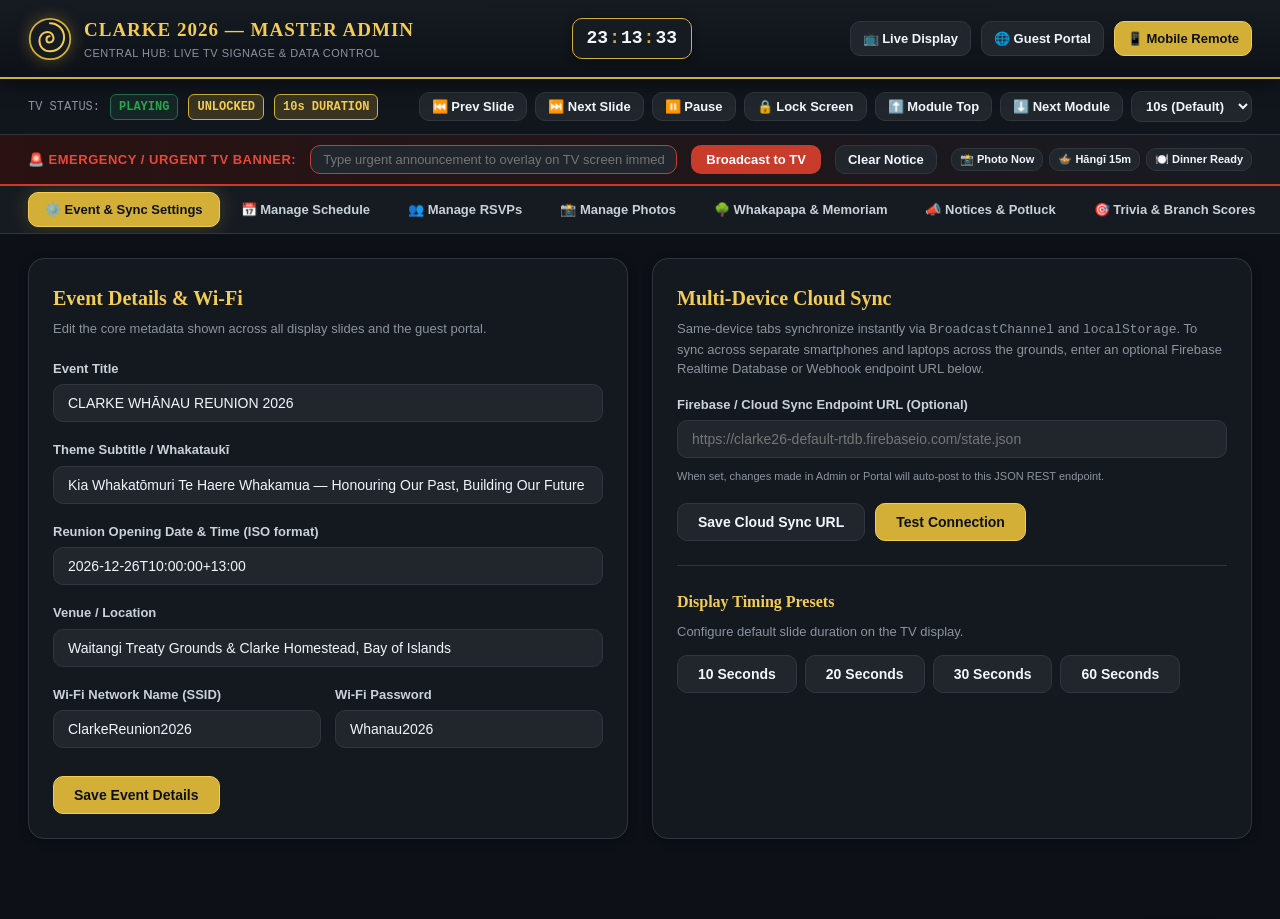
==== admin.html @ cbbc401b "Initial build: Clarke 2026 Family Reunion App (1080p Live Display, Guest Portal, Admin & Remote)" ====
<!DOCTYPE html>
<html lang="en">
<head>
  <meta charset="UTF-8">
  <meta name="viewport" content="width=device-width, initial-scale=1.0">
  <title>Clarke Whānau Reunion 2026 — Master Admin Panel</title>
  <link rel="stylesheet" href="style.css">
  <style>
    /* Master Admin Specific Styles */
    body {
      background-color: var(--bg-primary);
      color: var(--text-primary);
      min-height: 100vh;
      display: flex;
      flex-direction: column;
    }

    .admin-header {
      background: linear-gradient(180deg, #161b22 0%, #0d1117 100%);
      border-bottom: 2px solid var(--gold-primary);
      padding: 16px 28px;
      position: sticky;
      top: 0;
      z-index: 100;
      box-shadow: var(--shadow-md);
    }

    .admin-header-inner {
      max-width: 1400px;
      margin: 0 auto;
      display: flex;
      align-items: center;
      justify-content: space-between;
      gap: 16px;
      flex-wrap: wrap;
    }

    .admin-brand {
      display: flex;
      align-items: center;
      gap: 12px;
    }

    .admin-brand-crest {
      width: 44px;
      height: 44px;
      filter: drop-shadow(0 0 8px var(--gold-glow));
    }

    .admin-brand-title {
      font-family: var(--font-heading);
      font-size: 19px;
      font-weight: 800;
      color: var(--gold-light);
      letter-spacing: 1px;
      white-space: nowrap;
    }

    .admin-brand-sub {
      font-size: 11px;
      color: var(--text-muted);
      text-transform: uppercase;
      letter-spacing: 0.5px;
    }

    .admin-clock-box {
      background: var(--bg-secondary);
      border: 1px solid var(--border-gold);
      border-radius: var(--radius-md);
      padding: 6px 14px;
      font-size: 18px;
      font-weight: 700;
      font-family: var(--font-mono);
      color: var(--text-primary);
      box-shadow: var(--shadow-sm);
      white-space: nowrap;
    }

    .admin-nav-links {
      display: flex;
      align-items: center;
      gap: 10px;
    }

    /* Live TV Control Strip */
    .tv-control-strip {
      background: #11151c;
      border-bottom: 1px solid var(--border-color);
      padding: 12px 28px;
    }

    .tv-control-inner {
      max-width: 1400px;
      margin: 0 auto;
      display: flex;
      align-items: center;
      justify-content: space-between;
      gap: 16px;
      flex-wrap: wrap;
    }

    .tv-status-indicators {
      display: flex;
      align-items: center;
      gap: 10px;
      font-family: var(--font-mono);
      font-size: 12px;
    }

    .tv-strip-buttons {
      display: flex;
      align-items: center;
      gap: 8px;
      flex-wrap: wrap;
    }

    /* Urgent Emergency Broadcast Bar */
    .emergency-broadcast-strip {
      background: linear-gradient(90deg, #2b1111 0%, #161b22 100%);
      border-bottom: 2px solid var(--red-primary);
      padding: 10px 28px;
    }

    .emergency-broadcast-inner {
      max-width: 1400px;
      margin: 0 auto;
      display: flex;
      align-items: center;
      gap: 14px;
      flex-wrap: wrap;
    }

    /* Admin Tab Navigation */
    .admin-tabs-bar {
      background: var(--bg-secondary);
      border-bottom: 1px solid var(--border-color);
      position: sticky;
      top: 76px;
      z-index: 90;
    }

    .admin-tabs-inner {
      max-width: 1400px;
      margin: 0 auto;
      display: flex;
      overflow-x: auto;
      scrollbar-width: none;
      gap: 4px;
      padding: 6px 28px;
    }

    .admin-tabs-inner::-webkit-scrollbar {
      display: none;
    }

    .admin-tab-btn {
      background: transparent;
      border: 1px solid transparent;
      color: var(--text-secondary);
      padding: 9px 16px;
      font-size: 13px;
      font-weight: 700;
      border-radius: var(--radius-md);
      cursor: pointer;
      display: flex;
      align-items: center;
      gap: 6px;
      white-space: nowrap;
      transition: all 0.2s ease;
    }

    .admin-tab-btn:hover {
      background: var(--bg-tertiary);
      color: var(--text-primary);
    }

    .admin-tab-btn.active {
      background: var(--gold-primary);
      color: #0d1117;
      border-color: var(--gold-light);
      box-shadow: var(--shadow-gold);
    }

    /* Admin Main Container */
    .admin-content {
      max-width: 1400px;
      margin: 0 auto;
      padding: 24px 28px 60px;
      flex: 1;
      width: 100%;
    }

    .admin-pane {
      display: none;
      animation: adminFade 0.2s ease-out;
    }

    .admin-pane.active {
      display: block;
    }

    @keyframes adminFade {
      from { opacity: 0; transform: translateY(4px); }
      to { opacity: 1; transform: translateY(0); }
    }

    .grid-admin-2 {
      display: grid;
      grid-template-columns: 1fr 1fr;
      gap: 24px;
    }

    @media (max-width: 900px) {
      .grid-admin-2 {
        grid-template-columns: 1fr;
      }
    }

    /* Toast Notification */
    #admin-toast {
      position: fixed;
      bottom: 24px;
      right: 24px;
      background: #161b22;
      border: 1px solid var(--gold-primary);
      color: var(--text-primary);
      padding: 12px 18px;
      border-radius: var(--radius-md);
      box-shadow: var(--shadow-lg);
      z-index: 9999;
      transform: translateY(120px);
      transition: transform 0.3s ease;
      display: flex;
      align-items: center;
      gap: 10px;
      font-size: 14px;
    }

    #admin-toast.show {
      transform: translateY(0);
    }
  </style>
</head>
<body>

  <!-- Admin Sticky Top Header -->
  <header class="admin-header">
    <div class="admin-header-inner">
      <div class="admin-brand">
        <!-- Heritage Gold Crest -->
        <svg class="admin-brand-crest" viewBox="0 0 100 100">
          <circle cx="50" cy="50" r="46" fill="#161b22" stroke="#d4af37" stroke-width="4"/>
          <path d="M50 14 C68 14 82 28 82 46 C82 64 68 78 50 78 C36 78 26 68 26 54 C26 42 34 34 44 34 C52 34 58 40 58 48 C58 54 54 58 48 58 C44 58 42 55 42 51 C42 47 45 44 49 44" fill="none" stroke="#f3cc56" stroke-width="4.5" stroke-linecap="round"/>
        </svg>
        <div>
          <h1 class="admin-brand-title">CLARKE 2026 — MASTER ADMIN</h1>
          <p class="admin-brand-sub">Central Hub: Live TV Signage & Data Control</p>
        </div>
      </div>

      <div class="admin-clock-box" id="admin-header-clock">
        12<span class="blink-colon">:</span>00<span class="blink-colon">:</span>00
      </div>

      <div class="admin-nav-links">
        <a href="index.html" target="_blank" class="btn btn-secondary" style="padding: 7px 12px; font-size: 13px;" title="Launch 1080p Digital Signage TV Display">
          📺 Live Display
        </a>
        <a href="portal.html" target="_blank" class="btn btn-secondary" style="padding: 7px 12px; font-size: 13px;" title="Open Guest Web Portal">
          🌐 Guest Portal
        </a>
        <a href="remote.html" target="_blank" class="btn btn-primary" style="padding: 7px 12px; font-size: 13px;" title="Open Smartphone Touch TV Remote">
          📱 Mobile Remote
        </a>
      </div>
    </div>
  </header>

  <!-- Live TV Control Strip -->
  <section class="tv-control-strip">
    <div class="tv-control-inner">
      <div class="tv-status-indicators">
        <span style="color: var(--text-muted);">TV STATUS:</span>
        <span id="tv-status-mode" class="badge badge-green">PLAYING</span>
        <span id="tv-status-lock" class="badge badge-gold">UNLOCKED</span>
        <span id="tv-status-dur" class="badge badge-gold">10s DURATION</span>
      </div>

      <div class="tv-strip-buttons">
        <button class="btn btn-secondary" style="padding: 6px 12px; font-size: 13px;" onclick="sendTvAction('prevSlide')">⏮️ Prev Slide</button>
        <button class="btn btn-secondary" style="padding: 6px 12px; font-size: 13px;" onclick="sendTvAction('nextSlide')">⏭️ Next Slide</button>
        <button class="btn btn-secondary" style="padding: 6px 12px; font-size: 13px;" id="btn-toggle-pause" onclick="sendTvAction('togglePause')">⏸️ Pause</button>
        <button class="btn btn-secondary" style="padding: 6px 12px; font-size: 13px;" id="btn-toggle-lock" onclick="sendTvAction('toggleLock')">🔒 Lock Screen</button>
        <button class="btn btn-secondary" style="padding: 6px 12px; font-size: 13px;" onclick="sendTvAction('restartModule')">⬆️ Module Top</button>
        <button class="btn btn-secondary" style="padding: 6px 12px; font-size: 13px;" onclick="sendTvAction('nextModule')">⬇️ Next Module</button>

        <!-- Duration Dropdown -->
        <select id="tv-duration-select" class="form-control" style="width: auto; padding: 6px 10px; font-size: 13px; font-weight: 700;" onchange="handleDurationChange(this.value)">
          <option value="10">10s (Default)</option>
          <option value="20">20s</option>
          <option value="30">30s</option>
          <option value="40">40s</option>
          <option value="50">50s</option>
          <option value="60">60s (1 min)</option>
          <option value="90">90s (1.5 min)</option>
        </select>
      </div>
    </div>
  </section>

  <!-- Urgent / Emergency Broadcast Bar -->
  <section class="emergency-broadcast-strip">
    <div class="emergency-broadcast-inner">
      <strong style="color: var(--red-light); font-size: 13px; text-transform: uppercase; letter-spacing: 0.5px; white-space: nowrap;">
        🚨 Emergency / Urgent TV Banner:
      </strong>
      <input type="text" id="emergency-notice-input" class="form-control" style="flex: 1; min-width: 260px; padding: 6px 12px; font-size: 13px; border-color: var(--red-primary);" placeholder="Type urgent announcement to overlay on TV screen immediately...">
      <button class="btn btn-danger" style="padding: 6px 14px; font-size: 13px;" onclick="broadcastEmergencyNotice()">
        Broadcast to TV
      </button>
      <button class="btn btn-secondary" style="padding: 6px 12px; font-size: 13px;" onclick="clearEmergencyNotice()">
        Clear Notice
      </button>

      <!-- Quick Preset Buttons -->
      <div style="display: flex; gap: 6px; flex-wrap: wrap;">
        <button class="btn btn-secondary" style="padding: 4px 8px; font-size: 11px;" onclick="setPresetNotice('Whānau Group Photo gathering at Waitangi Flagstaff NOW!')">📸 Photo Now</button>
        <button class="btn btn-secondary" style="padding: 4px 8px; font-size: 11px;" onclick="setPresetNotice('Grand Hāngī lifting in 15 minutes at Clarke Homestead paddock!')">🍲 Hāngī 15m</button>
        <button class="btn btn-secondary" style="padding: 4px 8px; font-size: 11px;" onclick="setPresetNotice('Welcome Dinner & Waiata serving now in Main Dining Hall.')">🍽️ Dinner Ready</button>
      </div>
    </div>
  </section>

  <!-- Navigation Tabs -->
  <nav class="admin-tabs-bar">
    <div class="admin-tabs-inner">
      <button class="admin-tab-btn active" data-tab="pane-settings">⚙️ Event & Sync Settings</button>
      <button class="admin-tab-btn" data-tab="pane-schedule">📅 Manage Schedule</button>
      <button class="admin-tab-btn" data-tab="pane-rsvps">👥 Manage RSVPs</button>
      <button class="admin-tab-btn" data-tab="pane-photos">📸 Manage Photos</button>
      <button class="admin-tab-btn" data-tab="pane-whakapapa">🌳 Whakapapa & Memoriam</button>
      <button class="admin-tab-btn" data-tab="pane-announcements">📣 Notices & Potluck</button>
      <button class="admin-tab-btn" data-tab="pane-trivia">🎯 Trivia & Branch Scores</button>
      <button class="admin-tab-btn" data-tab="pane-backup">💾 Backup & Restore</button>
    </div>
  </nav>

  <!-- Admin Main Content Area -->
  <main class="admin-content">

    <!-- TAB 1: EVENT & CLOUD SYNC SETTINGS -->
    <section id="pane-settings" class="admin-pane active">
      <div class="grid-admin-2">
        <div class="card">
          <h2 style="font-family: var(--font-heading); color: var(--gold-light); font-size: 20px; margin-bottom: 6px;">Event Details & Wi-Fi</h2>
          <p style="font-size: 13px; color: var(--text-muted); margin-bottom: 20px;">Edit the core metadata shown across all display slides and the guest portal.</p>

          <form id="settings-event-form" onsubmit="handleSaveEventSettings(event)">
            <div class="form-group">
              <label class="form-label" for="setting-title">Event Title</label>
              <input type="text" id="setting-title" class="form-control" required>
            </div>

            <div class="form-group">
              <label class="form-label" for="setting-subtitle">Theme Subtitle / Whakataukī</label>
              <input type="text" id="setting-subtitle" class="form-control" required>
            </div>

            <div class="form-group">
              <label class="form-label" for="setting-date">Reunion Opening Date & Time (ISO format)</label>
              <input type="text" id="setting-date" class="form-control" placeholder="2026-12-26T10:00:00+13:00" required>
            </div>

            <div class="form-group">
              <label class="form-label" for="setting-location">Venue / Location</label>
              <input type="text" id="setting-location" class="form-control" required>
            </div>

            <div style="display: grid; grid-template-columns: 1fr 1fr; gap: 14px;">
              <div class="form-group">
                <label class="form-label" for="setting-wifi-ssid">Wi-Fi Network Name (SSID)</label>
                <input type="text" id="setting-wifi-ssid" class="form-control" required>
              </div>
              <div class="form-group">
                <label class="form-label" for="setting-wifi-pass">Wi-Fi Password</label>
                <input type="text" id="setting-wifi-pass" class="form-control" required>
              </div>
            </div>

            <button type="submit" class="btn btn-primary" style="margin-top: 10px;">
              Save Event Details
            </button>
          </form>
        </div>

        <div class="card">
          <h2 style="font-family: var(--font-heading); color: var(--gold-light); font-size: 20px; margin-bottom: 6px;">Multi-Device Cloud Sync</h2>
          <p style="font-size: 13px; color: var(--text-muted); margin-bottom: 16px;">
            Same-device tabs synchronize instantly via <code>BroadcastChannel</code> and <code>localStorage</code>. To sync across separate smartphones and laptops across the grounds, enter an optional Firebase Realtime Database or Webhook endpoint URL below.
          </p>

          <div class="form-group">
            <label class="form-label" for="setting-cloud-url">Firebase / Cloud Sync Endpoint URL (Optional)</label>
            <input type="url" id="setting-cloud-url" class="form-control" placeholder="https://clarke26-default-rtdb.firebaseio.com/state.json">
            <small style="color: var(--text-muted); font-size: 11px; margin-top: 4px;">When set, changes made in Admin or Portal will auto-post to this JSON REST endpoint.</small>
          </div>

          <div style="display: flex; gap: 10px; margin-top: 16px;">
            <button class="btn btn-secondary" onclick="saveCloudSyncUrl()">Save Cloud Sync URL</button>
            <button class="btn btn-primary" onclick="testCloudSync()">Test Connection</button>
          </div>

          <hr style="border: 0; border-top: 1px solid var(--border-color); margin: 24px 0;">

          <h3 style="font-family: var(--font-heading); color: var(--gold-light); font-size: 16px; margin-bottom: 8px;">Display Timing Presets</h3>
          <p style="font-size: 13px; color: var(--text-muted); margin-bottom: 14px;">Configure default slide duration on the TV display.</p>
          <div style="display: flex; gap: 8px; flex-wrap: wrap;">
            <button class="btn btn-secondary" onclick="handleDurationChange(10)">10 Seconds</button>
            <button class="btn btn-secondary" onclick="handleDurationChange(20)">20 Seconds</button>
            <button class="btn btn-secondary" onclick="handleDurationChange(30)">30 Seconds</button>
            <button class="btn btn-secondary" onclick="handleDurationChange(60)">60 Seconds</button>
          </div>
        </div>
      </div>
    </section>

    <!-- TAB 2: MANAGE SCHEDULE -->
    <section id="pane-schedule" class="admin-pane">
      <div class="grid-admin-2">
        <!-- Schedule List -->
        <div class="card">
          <div style="display: flex; justify-content: space-between; align-items: center; margin-bottom: 16px; flex-wrap: wrap; gap: 8px;">
            <h2 style="font-family: var(--font-heading); color: var(--gold-light); font-size: 20px;">Current Schedule Items</h2>
            <select id="schedule-admin-day-select" class="form-control" style="width: auto; padding: 4px 10px;" onchange="renderAdminSchedule()">
              <option value="1">Day 1 (Friday 26 Dec)</option>
              <option value="2">Day 2 (Saturday 27 Dec)</option>
              <option value="3">Day 3 (Sunday 28 Dec)</option>
            </select>
          </div>

          <div id="admin-schedule-list" style="max-height: 500px; overflow-y: auto;">
            <!-- Populated via JS -->
          </div>
        </div>

        <!-- Add Schedule Item Form -->
        <div class="card">
          <h2 style="font-family: var(--font-heading); color: var(--gold-light); font-size: 20px; margin-bottom: 6px;">Add New Schedule Item</h2>
          <p style="font-size: 13px; color: var(--text-muted); margin-bottom: 18px;">New items automatically display in the itinerary slides on the TV and Portal.</p>

          <form id="add-schedule-form" onsubmit="handleAddScheduleItem(event)">
            <div class="form-group">
              <label class="form-label" for="sch-day">Target Day *</label>
              <select id="sch-day" class="form-control" required>
                <option value="1">Day 1 — Welcome & Mihimihi (Friday 26 Dec)</option>
                <option value="2">Day 2 — Whakapapa & Games (Saturday 27 Dec)</option>
                <option value="3">Day 3 — Memorial & Poroporoaki (Sunday 28 Dec)</option>
              </select>
            </div>

            <div style="display: grid; grid-template-columns: 1fr 2fr; gap: 12px;">
              <div class="form-group">
                <label class="form-label" for="sch-time">Time (e.g. 10:30) *</label>
                <input type="text" id="sch-time" class="form-control" placeholder="10:30" required>
              </div>
              <div class="form-group">
                <label class="form-label" for="sch-title">Event Title *</label>
                <input type="text" id="sch-title" class="form-control" placeholder="e.g. Kaumātua Storytelling Circle" required>
              </div>
            </div>

            <div class="form-group">
              <label class="form-label" for="sch-loc">Location / Venue *</label>
              <input type="text" id="sch-loc" class="form-control" placeholder="e.g. Te Whare Rūnanga Annex" required>
            </div>

            <div class="form-group">
              <label class="form-label" for="sch-lead">Lead Whānau / Committee</label>
              <input type="text" id="sch-lead" class="form-control" placeholder="e.g. Wiremu Clarke Line" value="Whānau Committee">
            </div>

            <button type="submit" class="btn btn-primary" style="width: 100%; margin-top: 10px;">
              + Add Item to Itinerary
            </button>
          </form>
        </div>
      </div>
    </section>

    <!-- TAB 3: MANAGE RSVPS -->
    <section id="pane-rsvps" class="admin-pane">
      <div class="card">
        <div style="display: flex; justify-content: space-between; align-items: center; margin-bottom: 20px; flex-wrap: wrap; gap: 12px;">
          <div>
            <h2 style="font-family: var(--font-heading); color: var(--gold-light); font-size: 22px;">Registered RSVPs & Attendance</h2>
            <p style="font-size: 13px; color: var(--text-muted);">Manage guest registrations, check-in arrivals, and download CSV spreadsheets.</p>
          </div>
          <div style="display: flex; gap: 8px; flex-wrap: wrap;">
            <input type="text" id="admin-rsvp-search" class="form-control" placeholder="Search by name or branch..." style="max-width: 220px;" oninput="renderAdminRsvps()">
            <button class="btn btn-primary" onclick="exportCsvRsvps()">
              📥 Export RSVPs to CSV
            </button>
            <button class="btn btn-secondary" onclick="toggleAddRsvpModal(true)">
              + Add Manual RSVP
            </button>
          </div>
        </div>

        <div class="table-responsive">
          <table class="table">
            <thead>
              <tr>
                <th>Guest Name</th>
                <th>Family Branch</th>
                <th>Adults</th>
                <th>Kids</th>
                <th>Total</th>
                <th>Dietary / Notes</th>
                <th>Status</th>
                <th>Checked In</th>
                <th>Actions</th>
              </tr>
            </thead>
            <tbody id="admin-rsvps-tbody">
              <!-- Populated via JS -->
            </tbody>
          </table>
        </div>
      </div>
    </section>

    <!-- TAB 4: MANAGE PHOTOS -->
    <section id="pane-photos" class="admin-pane">
      <div class="card">
        <div style="display: flex; justify-content: space-between; align-items: center; margin-bottom: 20px; flex-wrap: wrap; gap: 12px;">
          <div>
            <h2 style="font-family: var(--font-heading); color: var(--gold-light); font-size: 22px;">Whānau Photo Gallery Management</h2>
            <p style="font-size: 13px; color: var(--text-muted);">Photos appear in the high-definition Ken Burns slideshow on the 1080p TV.</p>
          </div>
          <button class="btn btn-primary" onclick="toggleAdminPhotoModal(true)">
            📸 + Add Photo
          </button>
        </div>

        <div class="table-responsive">
          <table class="table">
            <thead>
              <tr>
                <th style="width: 80px;">Preview</th>
                <th>Title</th>
                <th>Year</th>
                <th>Branch</th>
                <th>Caption</th>
                <th>Actions</th>
              </tr>
            </thead>
            <tbody id="admin-photos-tbody">
              <!-- Populated via JS -->
            </tbody>
          </table>
        </div>
      </div>
    </section>

    <!-- TAB 5: WHAKAPAPA & IN MEMORIAM -->
    <section id="pane-whakapapa" class="admin-pane">
      <div class="grid-admin-2">
        <!-- Whakapapa Branches -->
        <div class="card">
          <h2 style="font-family: var(--font-heading); color: var(--gold-light); font-size: 20px; margin-bottom: 12px;">Family Lineage Branches</h2>
          <div id="admin-branches-list" style="max-height: 520px; overflow-y: auto;">
            <!-- Rendered via JS -->
          </div>
        </div>

        <!-- In Memoriam Tributes -->
        <div class="card">
          <div style="display: flex; justify-content: space-between; align-items: center; margin-bottom: 14px;">
            <h2 style="font-family: var(--font-heading); color: var(--gold-light); font-size: 20px;">Heaimahara — Memorial Tributes</h2>
            <button class="btn btn-secondary" style="padding: 4px 10px; font-size: 12px;" onclick="toggleAdminMemorialModal(true)">+ Add Tribute</button>
          </div>
          <div id="admin-memoriam-list" style="max-height: 520px; overflow-y: auto;">
            <!-- Rendered via JS -->
          </div>
        </div>
      </div>
    </section>

    <!-- TAB 6: NOTICES & POTLUCK -->
    <section id="pane-announcements" class="admin-pane">
      <div class="grid-admin-2">
        <!-- Announcements -->
        <div class="card">
          <div style="display: flex; justify-content: space-between; align-items: center; margin-bottom: 14px;">
            <h2 style="font-family: var(--font-heading); color: var(--gold-light); font-size: 20px;">Whānau Announcements</h2>
            <button class="btn btn-primary" style="padding: 4px 10px; font-size: 12px;" onclick="toggleAddAnnouncementModal(true)">+ Add Notice</button>
          </div>
          <div id="admin-announcements-list" style="max-height: 520px; overflow-y: auto;">
            <!-- Rendered via JS -->
          </div>
        </div>

        <!-- Potluck & Tasks -->
        <div class="card">
          <div style="display: flex; justify-content: space-between; align-items: center; margin-bottom: 14px;">
            <h2 style="font-family: var(--font-heading); color: var(--gold-light); font-size: 20px;">Kai & Volunteer Roster</h2>
            <button class="btn btn-primary" style="padding: 4px 10px; font-size: 12px;" onclick="toggleAddPotluckModal(true)">+ Add Kai/Duty</button>
          </div>
          <div id="admin-potluck-list" style="max-height: 520px; overflow-y: auto;">
            <!-- Rendered via JS -->
          </div>
        </div>
      </div>
    </section>

    <!-- TAB 7: TRIVIA & SCORES -->
    <section id="pane-trivia" class="admin-pane">
      <div class="grid-admin-2">
        <!-- Branch Scoreboard Editor -->
        <div class="card">
          <h2 style="font-family: var(--font-heading); color: var(--gold-light); font-size: 20px; margin-bottom: 6px;">Branch Scoreboard Editor</h2>
          <p style="font-size: 13px; color: var(--text-muted); margin-bottom: 16px;">Adjust points directly or award bonus whānau olympics points.</p>

          <form id="admin-scores-form" onsubmit="handleSaveScores(event)">
            <div id="admin-branch-scores-inputs">
              <!-- Rendered via JS -->
            </div>
            <div style="display: flex; gap: 10px; margin-top: 16px;">
              <button type="submit" class="btn btn-primary" style="flex: 1;">Save Branch Scores</button>
              <button type="button" class="btn btn-danger" style="padding: 10px 14px;" onclick="resetBranchScores()">Reset All to 0</button>
            </div>
          </form>
        </div>

        <!-- Trivia Questions List -->
        <div class="card">
          <div style="display: flex; justify-content: space-between; align-items: center; margin-bottom: 14px;">
            <h2 style="font-family: var(--font-heading); color: var(--gold-light); font-size: 20px;">Trivia Questions</h2>
            <button class="btn btn-primary" style="padding: 4px 10px; font-size: 12px;" onclick="toggleAddTriviaModal(true)">+ Add Question</button>
          </div>
          <div id="admin-trivia-questions-list" style="max-height: 520px; overflow-y: auto;">
            <!-- Rendered via JS -->
          </div>
        </div>
      </div>
    </section>

    <!-- TAB 8: BACKUP & RESTORE -->
    <section id="pane-backup" class="admin-pane">
      <div class="grid-admin-2">
        <div class="card">
          <h2 style="font-family: var(--font-heading); color: var(--gold-light); font-size: 20px; margin-bottom: 6px;">Export Full Backup (JSON)</h2>
          <p style="font-size: 13px; color: var(--text-muted); margin-bottom: 18px;">Download a complete timestamped JSON snapshot of all reunion data (RSVPs, Schedule, Photos, Whakapapa, Trivia).</p>
          <button class="btn btn-primary" onclick="exportFullJsonBackup()" style="padding: 12px 20px;">
            💾 Download State Backup JSON
          </button>
        </div>

        <div class="card">
          <h2 style="font-family: var(--font-heading); color: var(--gold-light); font-size: 20px; margin-bottom: 6px;">Import & Restore (JSON)</h2>
          <p style="font-size: 13px; color: var(--text-muted); margin-bottom: 14px;">Upload or paste a previous JSON state file to restore data.</p>

          <div class="form-group">
            <label class="form-label" for="import-file">Upload JSON File</label>
            <input type="file" id="import-file" class="form-control" accept=".json" onchange="handleFileImport(event)">
          </div>

          <div class="form-group">
            <label class="form-label" for="import-textarea">Or Paste Raw JSON</label>
            <textarea id="import-textarea" class="form-control" rows="4" placeholder="Paste { ... } here"></textarea>
          </div>

          <button class="btn btn-secondary" onclick="handleTextareaImport()">
            Apply Imported State JSON
          </button>
        </div>
      </div>

      <div class="card" style="border: 2px solid var(--red-primary); margin-top: 24px;">
        <h2 style="font-family: var(--font-heading); color: var(--red-light); font-size: 20px; margin-bottom: 6px;">⚠️ Danger Zone: Factory Reset</h2>
        <p style="font-size: 13px; color: var(--text-muted); margin-bottom: 16px;">
          This will wipe any changes in <code>localStorage</code> and restore the default Clarke 2026 Reunion seed dataset.
        </p>
        <button class="btn btn-danger" onclick="handleFactoryReset()">
          Reset to Factory Default Seed Data
        </button>
      </div>
    </section>

  </main>

  <!-- Add Manual RSVP Modal -->
  <div id="admin-add-rsvp-modal" style="display: none; position: fixed; inset: 0; background: rgba(0,0,0,0.85); z-index: 999; align-items: center; justify-content: center; padding: 20px;">
    <div class="card" style="max-width: 480px; width: 100%; border: 2px solid var(--border-gold);">
      <div style="display: flex; justify-content: space-between; align-items: center; margin-bottom: 14px;">
        <h3 style="font-family: var(--font-heading); color: var(--gold-light); font-size: 18px;">Add Manual RSVP</h3>
        <button class="btn btn-secondary" style="padding: 4px 8px;" onclick="toggleAddRsvpModal(false)">✕</button>
      </div>
      <form id="admin-manual-rsvp-form" onsubmit="handleAdminAddRsvp(event)">
        <div class="form-group">
          <label class="form-label">Full Name *</label>
          <input type="text" id="admin-m-name" class="form-control" required>
        </div>
        <div class="form-group">
          <label class="form-label">Branch *</label>
          <select id="admin-m-branch" class="form-control" required>
            <option value="Te Ariki Branch">Te Ariki Branch</option>
            <option value="Hemi & Mere Branch">Hemi & Mere Branch</option>
            <option value="Wiremu Clarke Line">Wiremu Clarke Line</option>
            <option value="Aroha & Rawiri Branch">Aroha & Rawiri Branch</option>
            <option value="Kahu Southern Line">Kahu Southern Line</option>
          </select>
        </div>
        <div style="display: grid; grid-template-columns: 1fr 1fr; gap: 10px;">
          <div class="form-group">
            <label class="form-label">Adults</label>
            <input type="number" id="admin-m-adults" class="form-control" value="2" min="1" required>
          </div>
          <div class="form-group">
            <label class="form-label">Kids</label>
            <input type="number" id="admin-m-kids" class="form-control" value="0" min="0">
          </div>
        </div>
        <div class="form-group">
          <label class="form-label">Dietary Requirements</label>
          <input type="text" id="admin-m-dietary" class="form-control" placeholder="None">
        </div>
        <div class="form-group">
          <label class="form-label">Check-In Now?</label>
          <select id="admin-m-checkin" class="form-control">
            <option value="no">No</option>
            <option value="yes">Yes (Already On-Site)</option>
          </select>
        </div>
        <div style="display: flex; gap: 10px; margin-top: 14px;">
          <button type="button" class="btn btn-secondary" style="flex: 1;" onclick="toggleAddRsvpModal(false)">Cancel</button>
          <button type="submit" class="btn btn-primary" style="flex: 1;">Add RSVP</button>
        </div>
      </form>
    </div>
  </div>

  <!-- Add Photo Modal -->
  <div id="admin-add-photo-modal" style="display: none; position: fixed; inset: 0; background: rgba(0,0,0,0.85); z-index: 999; align-items: center; justify-content: center; padding: 20px;">
    <div class="card" style="max-width: 500px; width: 100%; border: 2px solid var(--border-gold);">
      <div style="display: flex; justify-content: space-between; align-items: center; margin-bottom: 14px;">
        <h3 style="font-family: var(--font-heading); color: var(--gold-light); font-size: 18px;">Add New Photo</h3>
        <button class="btn btn-secondary" style="padding: 4px 8px;" onclick="toggleAdminPhotoModal(false)">✕</button>
      </div>
      <form id="admin-photo-form" onsubmit="handleAdminAddPhoto(event)">
        <div class="form-group">
          <label class="form-label">Photo Title *</label>
          <input type="text" id="admin-ph-title" class="form-control" required>
        </div>
        <div style="display: grid; grid-template-columns: 1fr 1fr; gap: 10px;">
          <div class="form-group">
            <label class="form-label">Year Taken</label>
            <input type="number" id="admin-ph-year" class="form-control" value="2026" required>
          </div>
          <div class="form-group">
            <label class="form-label">Branch</label>
            <select id="admin-ph-branch" class="form-control">
              <option value="All Branches">All Branches</option>
              <option value="Founders">Founders</option>
              <option value="Te Ariki Branch">Te Ariki Branch</option>
              <option value="Hemi & Mere Branch">Hemi & Mere Branch</option>
              <option value="Wiremu Clarke Line">Wiremu Clarke Line</option>
              <option value="Aroha & Rawiri Branch">Aroha & Rawiri Branch</option>
              <option value="Kahu Southern Line">Kahu Southern Line</option>
              <option value="Youth Committee">Youth Committee</option>
            </select>
          </div>
        </div>
        <div class="form-group">
          <label class="form-label">Caption / Description</label>
          <textarea id="admin-ph-caption" class="form-control" rows="2" required></textarea>
        </div>
        <div class="form-group">
          <label class="form-label">Photo File or URL</label>
          <input type="file" id="admin-ph-file" class="form-control" accept="image/*" style="margin-bottom: 6px;">
          <input type="url" id="admin-ph-url" class="form-control" placeholder="Or paste image URL...">
        </div>
        <div style="display: flex; gap: 10px; margin-top: 14px;">
          <button type="button" class="btn btn-secondary" style="flex: 1;" onclick="toggleAdminPhotoModal(false)">Cancel</button>
          <button type="submit" class="btn btn-primary" style="flex: 1;">Save Photo</button>
        </div>
      </form>
    </div>
  </div>

  <!-- Add Memorial Modal -->
  <div id="admin-add-memorial-modal" style="display: none; position: fixed; inset: 0; background: rgba(0,0,0,0.85); z-index: 999; align-items: center; justify-content: center; padding: 20px;">
    <div class="card" style="max-width: 480px; width: 100%; border: 2px solid var(--border-gold);">
      <div style="display: flex; justify-content: space-between; align-items: center; margin-bottom: 14px;">
        <h3 style="font-family: var(--font-heading); color: var(--gold-light); font-size: 18px;">Add Memorial Tribute</h3>
        <button class="btn btn-secondary" style="padding: 4px 8px;" onclick="toggleAdminMemorialModal(false)">✕</button>
      </div>
      <form id="admin-memorial-form" onsubmit="handleAdminAddMemorial(event)">
        <div class="form-group">
          <label class="form-label">Full Name *</label>
          <input type="text" id="admin-mem-name" class="form-control" required>
        </div>
        <div style="display: grid; grid-template-columns: 1fr 1fr; gap: 10px;">
          <div class="form-group">
            <label class="form-label">Years *</label>
            <input type="text" id="admin-mem-years" class="form-control" placeholder="1940 – 2024" required>
          </div>
          <div class="form-group">
            <label class="form-label">Branch</label>
            <select id="admin-mem-branch" class="form-control">
              <option value="Te Ariki Branch">Te Ariki Branch</option>
              <option value="Hemi & Mere Branch">Hemi & Mere Branch</option>
              <option value="Wiremu Clarke Line">Wiremu Clarke Line</option>
              <option value="Aroha & Rawiri Branch">Aroha & Rawiri Branch</option>
              <option value="Kahu Southern Line">Kahu Southern Line</option>
            </select>
          </div>
        </div>
        <div class="form-group">
          <label class="form-label">Whānau Role</label>
          <input type="text" id="admin-mem-role" class="form-control" placeholder="e.g. Kaumātua, Healer">
        </div>
        <div class="form-group">
          <label class="form-label">Tribute *</label>
          <textarea id="admin-mem-tribute" class="form-control" rows="3" required></textarea>
        </div>
        <div style="display: flex; gap: 10px; margin-top: 14px;">
          <button type="button" class="btn btn-secondary" style="flex: 1;" onclick="toggleAdminMemorialModal(false)">Cancel</button>
          <button type="submit" class="btn btn-primary" style="flex: 1;">Save Tribute</button>
        </div>
      </form>
    </div>
  </div>

  <!-- Add Announcement Modal -->
  <div id="admin-add-ann-modal" style="display: none; position: fixed; inset: 0; background: rgba(0,0,0,0.85); z-index: 999; align-items: center; justify-content: center; padding: 20px;">
    <div class="card" style="max-width: 480px; width: 100%; border: 2px solid var(--border-gold);">
      <div style="display: flex; justify-content: space-between; align-items: center; margin-bottom: 14px;">
        <h3 style="font-family: var(--font-heading); color: var(--gold-light); font-size: 18px;">Add Announcement</h3>
        <button class="btn btn-secondary" style="padding: 4px 8px;" onclick="toggleAddAnnouncementModal(false)">✕</button>
      </div>
      <form id="admin-ann-form" onsubmit="handleAdminAddAnnouncement(event)">
        <div class="form-group">
          <label class="form-label">Title *</label>
          <input type="text" id="admin-ann-title" class="form-control" required>
        </div>
        <div class="form-group">
          <label class="form-label">Message Body *</label>
          <textarea id="admin-ann-body" class="form-control" rows="3" required></textarea>
        </div>
        <div style="display: grid; grid-template-columns: 1fr 1fr; gap: 10px;">
          <div class="form-group">
            <label class="form-label">Time / Schedule</label>
            <input type="text" id="admin-ann-time" class="form-control" placeholder="e.g. Saturday 2:00 PM">
          </div>
          <div class="form-group">
            <label class="form-label">Author / Team</label>
            <input type="text" id="admin-ann-author" class="form-control" value="Event Committee">
          </div>
        </div>
        <div class="form-group" style="flex-direction: row; align-items: center; gap: 8px;">
          <input type="checkbox" id="admin-ann-pinned" checked>
          <label for="admin-ann-pinned" style="font-size: 13px; font-weight: 700; cursor: pointer;">Pin to top of TV & Portal</label>
        </div>
        <div style="display: flex; gap: 10px; margin-top: 14px;">
          <button type="button" class="btn btn-secondary" style="flex: 1;" onclick="toggleAddAnnouncementModal(false)">Cancel</button>
          <button type="submit" class="btn btn-primary" style="flex: 1;">Save Notice</button>
        </div>
      </form>
    </div>
  </div>

  <!-- Add Potluck Modal -->
  <div id="admin-add-pot-modal" style="display: none; position: fixed; inset: 0; background: rgba(0,0,0,0.85); z-index: 999; align-items: center; justify-content: center; padding: 20px;">
    <div class="card" style="max-width: 460px; width: 100%; border: 2px solid var(--border-gold);">
      <div style="display: flex; justify-content: space-between; align-items: center; margin-bottom: 14px;">
        <h3 style="font-family: var(--font-heading); color: var(--gold-light); font-size: 18px;">Add Kai / Volunteer Duty</h3>
        <button class="btn btn-secondary" style="padding: 4px 8px;" onclick="toggleAddPotluckModal(false)">✕</button>
      </div>
      <form id="admin-pot-form" onsubmit="handleAdminAddPotluck(event)">
        <div class="form-group">
          <label class="form-label">Item / Duty Name *</label>
          <input type="text" id="admin-pot-item" class="form-control" required>
        </div>
        <div class="form-group">
          <label class="form-label">Category</label>
          <select id="admin-pot-cat" class="form-control">
            <option value="Salads">Salads</option>
            <option value="Kaimoana">Kaimoana</option>
            <option value="Desserts">Desserts</option>
            <option value="Sides">Sides</option>
            <option value="Baking">Baking</option>
            <option value="Fruit">Fruit</option>
            <option value="Volunteer Duties">Volunteer Duty</option>
          </select>
        </div>
        <div class="form-group">
          <label class="form-label">Needed Quantity / Details</label>
          <input type="text" id="admin-pot-qty" class="form-control" placeholder="e.g. 2 Large Bowls" required>
        </div>
        <div style="display: flex; gap: 10px; margin-top: 14px;">
          <button type="button" class="btn btn-secondary" style="flex: 1;" onclick="toggleAddPotluckModal(false)">Cancel</button>
          <button type="submit" class="btn btn-primary" style="flex: 1;">Save to Roster</button>
        </div>
      </form>
    </div>
  </div>

  <!-- Add Trivia Modal -->
  <div id="admin-add-triv-modal" style="display: none; position: fixed; inset: 0; background: rgba(0,0,0,0.85); z-index: 999; align-items: center; justify-content: center; padding: 20px;">
    <div class="card" style="max-width: 520px; width: 100%; border: 2px solid var(--border-gold);">
      <div style="display: flex; justify-content: space-between; align-items: center; margin-bottom: 14px;">
        <h3 style="font-family: var(--font-heading); color: var(--gold-light); font-size: 18px;">Add Trivia Question</h3>
        <button class="btn btn-secondary" style="padding: 4px 8px;" onclick="toggleAddTriviaModal(false)">✕</button>
      </div>
      <form id="admin-triv-form" onsubmit="handleAdminAddTrivia(event)">
        <div class="form-group">
          <label class="form-label">Question *</label>
          <textarea id="admin-triv-q" class="form-control" rows="2" required></textarea>
        </div>
        <div class="form-group">
          <label class="form-label">Option A *</label>
          <input type="text" id="admin-triv-opt0" class="form-control" required>
        </div>
        <div class="form-group">
          <label class="form-label">Option B *</label>
          <input type="text" id="admin-triv-opt1" class="form-control" required>
        </div>
        <div class="form-group">
          <label class="form-label">Option C *</label>
          <input type="text" id="admin-triv-opt2" class="form-control" required>
        </div>
        <div class="form-group">
          <label class="form-label">Option D *</label>
          <input type="text" id="admin-triv-opt3" class="form-control" required>
        </div>
        <div style="display: grid; grid-template-columns: 1fr 1fr; gap: 10px;">
          <div class="form-group">
            <label class="form-label">Correct Option</label>
            <select id="admin-triv-ans" class="form-control">
              <option value="0">Option A</option>
              <option value="1">Option B</option>
              <option value="2">Option C</option>
              <option value="3">Option D</option>
            </select>
          </div>
          <div class="form-group">
            <label class="form-label">Points</label>
            <input type="number" id="admin-triv-pts" class="form-control" value="50">
          </div>
        </div>
        <div class="form-group">
          <label class="form-label">Fun Historical Fact *</label>
          <textarea id="admin-triv-fact" class="form-control" rows="2" required></textarea>
        </div>
        <div style="display: flex; gap: 10px; margin-top: 14px;">
          <button type="button" class="btn btn-secondary" style="flex: 1;" onclick="toggleAddTriviaModal(false)">Cancel</button>
          <button type="submit" class="btn btn-primary" style="flex: 1;">Save Question</button>
        </div>
      </form>
    </div>
  </div>

  <!-- Toast Notification -->
  <div id="admin-toast">
    <span id="admin-toast-icon">✨</span>
    <span id="admin-toast-text">Update saved</span>
  </div>

  <!-- Shared App Script -->
  <script src="app.js"></script>

  <!-- Master Admin Controller Script -->
  <script>
    (function () {
      var state = window.ClarkeApp ? window.ClarkeApp.getState() : {};

      // Toast Helper
      function showToast(msg, icon) {
        var toast = document.getElementById('admin-toast');
        if (!toast) return;
        document.getElementById('admin-toast-text').textContent = msg;
        document.getElementById('admin-toast-icon').textContent = icon || '✨';
        toast.classList.add('show');
        setTimeout(function () {
          toast.classList.remove('show');
        }, 3200);
      }

      // Live Clock with Blinking Colons
      function updateClock() {
        var el = document.getElementById('admin-header-clock');
        if (el && window.ClarkeApp) {
          el.innerHTML = window.ClarkeApp.formatClockWithBlinkingColons(new Date());
        }
      }
      setInterval(updateClock, 1000);
      updateClock();

      // Tab Switching
      var tabBtns = document.querySelectorAll('.admin-tab-btn');
      tabBtns.forEach(function (btn) {
        btn.addEventListener('click', function () {
          var targetTab = this.getAttribute('data-tab');
          tabBtns.forEach(function (b) { b.classList.remove('active'); });
          document.querySelectorAll('.admin-pane').forEach(function (p) { p.classList.remove('active'); });
          this.classList.add('active');
          var pane = document.getElementById(targetTab);
          if (pane) pane.classList.add('active');
        });
      });

      // Update TV Status Strip
      function updateTvStatusStrip() {
        if (!state.settings) return;
        var modeEl = document.getElementById('tv-status-mode');
        var lockEl = document.getElementById('tv-status-lock');
        var durEl = document.getElementById('tv-status-dur');
        var durSelect = document.getElementById('tv-duration-select');
        var pauseBtn = document.getElementById('btn-toggle-pause');
        var lockBtn = document.getElementById('btn-toggle-lock');

        if (state.settings.isPaused) {
          if (modeEl) { modeEl.textContent = 'PAUSED'; modeEl.className = 'badge badge-gold'; }
          if (pauseBtn) pauseBtn.textContent = '▶️ Resume';
        } else {
          if (modeEl) { modeEl.textContent = 'PLAYING'; modeEl.className = 'badge badge-green'; }
          if (pauseBtn) pauseBtn.textContent = '⏸️ Pause';
        }

        if (state.settings.isLocked) {
          if (lockEl) { lockEl.textContent = 'LOCKED'; lockEl.className = 'badge badge-red'; }
          if (lockBtn) lockBtn.textContent = '🔓 Unlock';
        } else {
          if (lockEl) { lockEl.textContent = 'UNLOCKED'; lockEl.className = 'badge badge-gold'; }
          if (lockBtn) lockBtn.textContent = '🔒 Lock Screen';
        }

        var d = state.settings.slideDurationSec || 10;
        if (durEl) durEl.textContent = d + 's DURATION';
        if (durSelect) durSelect.value = String(d);

        var noticeIn = document.getElementById('emergency-notice-input');
        if (noticeIn && state.eventInfo) {
          noticeIn.value = state.eventInfo.emergencyNotice || '';
        }
      }

      // TV Actions Dispatcher
      window.sendTvAction = function (cmd, payload) {
        if (!window.ClarkeApp) return;
        window.ClarkeApp.sendCommand(cmd, payload);
        if (cmd === 'nextSlide') window.ClarkeApp.sendCommand('NEXT_SLIDE', payload);
        if (cmd === 'prevSlide') window.ClarkeApp.sendCommand('PREV_SLIDE', payload);
        if (cmd === 'restartModule') window.ClarkeApp.sendCommand('FIRST_SLIDE', payload);
        if (cmd === 'nextModule') window.ClarkeApp.sendCommand('NEXT_MODULE', payload);
        if (cmd === 'togglePause') {
          state.settings.isPaused = !state.settings.isPaused;
          window.ClarkeApp.sendCommand('TOGGLE_PAUSE', payload);
          window.ClarkeApp.saveState(state);
        }
        if (cmd === 'toggleLock') {
          state.settings.isLocked = !state.settings.isLocked;
          window.ClarkeApp.sendCommand('TOGGLE_LOCK', payload);
          window.ClarkeApp.saveState(state);
        }
        updateTvStatusStrip();
        showToast("Command '" + cmd + "' sent to Live TV", "📺");
      };

      window.handleDurationChange = function (val) {
        var sec = parseInt(val, 10);
        if (!sec) return;
        state.settings.slideDurationSec = sec;
        window.ClarkeApp.saveState(state);
        window.ClarkeApp.sendCommand('setDuration', sec);
        window.ClarkeApp.sendCommand('SET_DURATION', sec);
        updateTvStatusStrip();
        showToast("Slide duration set to " + sec + "s", "⏱️");
      };

      // Emergency Broadcast
      window.broadcastEmergencyNotice = function () {
        var notice = document.getElementById('emergency-notice-input').value.trim();
        state.eventInfo.emergencyNotice = notice;
        window.ClarkeApp.saveState(state);
        window.ClarkeApp.sendCommand('emergencyNotice', notice);
        showToast("Urgent broadcast notice sent to TV Display!", "🚨");
      };

      window.clearEmergencyNotice = function () {
        document.getElementById('emergency-notice-input').value = '';
        state.eventInfo.emergencyNotice = '';
        window.ClarkeApp.saveState(state);
        window.ClarkeApp.sendCommand('emergencyNotice', '');
        showToast("Emergency notice cleared from TV Display", "✓");
      };

      window.setPresetNotice = function (text) {
        document.getElementById('emergency-notice-input').value = text;
        state.eventInfo.emergencyNotice = text;
        window.ClarkeApp.saveState(state);
        window.ClarkeApp.sendCommand('emergencyNotice', text);
        showToast("Preset notice broadcasted to TV!", "🚨");
      };

      // TAB 1: Event & Sync Settings Form
      function populateSettingsForm() {
        if (!state.eventInfo) return;
        document.getElementById('setting-title').value = state.eventInfo.title || '';
        document.getElementById('setting-subtitle').value = state.eventInfo.subtitle || '';
        document.getElementById('setting-date').value = state.eventInfo.dateISO || '';
        document.getElementById('setting-location').value = state.eventInfo.location || '';
        document.getElementById('setting-wifi-ssid').value = state.eventInfo.wifiSsid || '';
        document.getElementById('setting-wifi-pass').value = state.eventInfo.wifiPass || '';
        if (document.getElementById('setting-cloud-url')) {
          document.getElementById('setting-cloud-url').value = state.eventInfo.cloudSyncUrl || '';
        }
      }

      window.handleSaveEventSettings = function (e) {
        e.preventDefault();
        state.eventInfo.title = document.getElementById('setting-title').value.trim();
        state.eventInfo.subtitle = document.getElementById('setting-subtitle').value.trim();
        state.eventInfo.dateISO = document.getElementById('setting-date').value.trim();
        state.eventInfo.location = document.getElementById('setting-location').value.trim();
        state.eventInfo.wifiSsid = document.getElementById('setting-wifi-ssid').value.trim();
        state.eventInfo.wifiPass = document.getElementById('setting-wifi-pass').value.trim();
        window.ClarkeApp.saveState(state);
        showToast("Event details saved and broadcasted!", "✓");
      };

      window.saveCloudSyncUrl = function () {
        var url = document.getElementById('setting-cloud-url').value.trim();
        state.eventInfo.cloudSyncUrl = url;
        window.ClarkeApp.saveState(state);
        showToast("Cloud sync URL saved", "☁️");
      };

      window.testCloudSync = function () {
        var url = document.getElementById('setting-cloud-url').value.trim();
        if (!url) {
          alert("Please enter a Firebase or REST JSON endpoint URL first.");
          return;
        }
        fetch(url, {
          method: 'POST',
          headers: { 'Content-Type': 'application/json' },
          body: JSON.stringify({ ping: Date.now(), test: true })
        }).then(function () {
          showToast("Cloud connection verified successfully!", "✓");
        }).catch(function (err) {
          alert("Cloud endpoint test response: " + err.message);
        });
      };

      // TAB 2: Schedule CRUD
      window.renderAdminSchedule = function () {
        var container = document.getElementById('admin-schedule-list');
        if (!container || !state.schedule) return;

        var dayNum = parseInt(document.getElementById('schedule-admin-day-select').value, 10);
        var day = state.schedule.find(function (d) { return d.dayNumber === dayNum; });

        if (!day || !day.items || day.items.length === 0) {
          container.innerHTML = '<p style="color: var(--text-muted); padding: 14px;">No items scheduled for this day yet.</p>';
          return;
        }

        var html = '';
        day.items.forEach(function (item, idx) {
          html += '<div style="background: var(--bg-tertiary); border: 1px solid var(--border-color); border-radius: var(--radius-md); padding: 14px; margin-bottom: 10px; display: flex; justify-content: space-between; align-items: center; gap: 12px;">';
          html += '<div style="flex: 1; min-width: 0;">';
          html += '<div style="display: flex; align-items: center; gap: 8px; margin-bottom: 4px;">';
          html += '<strong style="color: var(--gold-light); font-family: var(--font-mono);">' + item.time + '</strong>';
          html += '<strong style="color: #ffffff;">' + item.title + '</strong>';
          html += '</div>';
          html += '<div style="font-size: 12px; color: var(--text-muted);">';
          html += '📍 ' + item.location + ' • Lead: <span style="color: var(--text-secondary);">' + item.lead + '</span>';
          html += '</div></div>';
          html += '<button class="btn btn-danger" style="padding: 4px 8px; font-size: 12px;" onclick="deleteScheduleItem(' + dayNum + ', ' + idx + ')">Delete</button>';
          html += '</div>';
        });

        container.innerHTML = html;
      };

      window.handleAddScheduleItem = function (e) {
        e.preventDefault();
        var dayNum = parseInt(document.getElementById('sch-day').value, 10);
        var time = document.getElementById('sch-time').value.trim();
        var title = document.getElementById('sch-title').value.trim();
        var loc = document.getElementById('sch-loc').value.trim();
        var lead = document.getElementById('sch-lead').value.trim() || 'Whānau Committee';

        var day = state.schedule.find(function (d) { return d.dayNumber === dayNum; });
        if (day) {
          day.items.push({ time: time, title: title, location: loc, lead: lead });
          // Sort items by time string
          day.items.sort(function (a, b) { return a.time.localeCompare(b.time); });
          window.ClarkeApp.saveState(state);
          renderAdminSchedule();
          document.getElementById('add-schedule-form').reset();
          showToast("Item added to Day " + dayNum + " itinerary!", "📅");
        }
      };

      window.deleteScheduleItem = function (dayNum, idx) {
        if (!confirm("Are you sure you want to delete this schedule item?")) return;
        var day = state.schedule.find(function (d) { return d.dayNumber === dayNum; });
        if (day && day.items) {
          day.items.splice(idx, 1);
          window.ClarkeApp.saveState(state);
          renderAdminSchedule();
          showToast("Schedule item removed", "🗑️");
        }
      };

      // TAB 3: RSVPs Management
      window.renderAdminRsvps = function () {
        var tbody = document.getElementById('admin-rsvps-tbody');
        if (!tbody || !state.rsvps) return;

        var term = (document.getElementById('admin-rsvp-search') ? document.getElementById('admin-rsvp-search').value.toLowerCase() : '');
        var filtered = state.rsvps.filter(function (r) {
          return !term || r.name.toLowerCase().includes(term) || r.branch.toLowerCase().includes(term);
        });

        if (filtered.length === 0) {
          tbody.innerHTML = '<tr><td colspan="9" style="text-align: center; color: var(--text-muted); padding: 24px;">No RSVPs found.</td></tr>';
          return;
        }

        var html = '';
        filtered.forEach(function (r) {
          var a = parseInt(r.adults, 10) || 0;
          var k = parseInt(r.kids, 10) || 0;
          var total = a + k;
          html += '<tr>';
          html += '<td style="font-weight: 700; color: #ffffff;">' + r.name + '</td>';
          html += '<td><span class="badge badge-gold">' + r.branch + '</span></td>';
          html += '<td>' + a + '</td>';
          html += '<td>' + k + '</td>';
          html += '<td><strong>' + total + '</strong></td>';
          html += '<td>' + (r.dietary || 'None') + '</td>';
          html += '<td><span class="badge badge-green">' + r.status + '</span></td>';
          html += '<td>' + (r.checkedIn ? '<span class="badge badge-green">YES</span>' : '<span class="badge badge-gold">NO</span>') + '</td>';
          html += '<td style="white-space: nowrap;">';
          html += '<button class="btn btn-secondary" style="padding: 4px 8px; font-size: 11px; margin-right: 4px;" onclick="toggleRsvpCheckIn(\'' + r.id + '\')">' + (r.checkedIn ? 'Uncheck' : 'Check In') + '</button>';
          html += '<button class="btn btn-danger" style="padding: 4px 8px; font-size: 11px;" onclick="deleteRsvp(\'' + r.id + '\')">Delete</button>';
          html += '</td>';
          html += '</tr>';
        });

        tbody.innerHTML = html;
      };

      window.toggleRsvpCheckIn = function (id) {
        var r = state.rsvps.find(function (item) { return item.id === id; });
        if (r) {
          r.checkedIn = !r.checkedIn;
          window.ClarkeApp.saveState(state);
          renderAdminRsvps();
          showToast(r.name + " check-in updated", "✓");
        }
      };

      window.deleteRsvp = function (id) {
        if (!confirm("Delete this RSVP registration?")) return;
        state.rsvps = state.rsvps.filter(function (r) { return r.id !== id; });
        window.ClarkeApp.saveState(state);
        renderAdminRsvps();
        showToast("RSVP deleted", "🗑️");
      };

      window.toggleAddRsvpModal = function (open) {
        document.getElementById('admin-add-rsvp-modal').style.display = open ? 'flex' : 'none';
      };

      window.handleAdminAddRsvp = function (e) {
        e.preventDefault();
        var name = document.getElementById('admin-m-name').value.trim();
        var branch = document.getElementById('admin-m-branch').value;
        var adults = parseInt(document.getElementById('admin-m-adults').value, 10) || 1;
        var kids = parseInt(document.getElementById('admin-m-kids').value, 10) || 0;
        var dietary = document.getElementById('admin-m-dietary').value.trim() || 'None';
        var checkedIn = document.getElementById('admin-m-checkin').value === 'yes';

        var newRsvp = {
          id: 'rsvp-' + Date.now(),
          name: name,
          branch: branch,
          adults: adults,
          kids: kids,
          dietary: dietary,
          status: 'Confirmed',
          checkedIn: checkedIn,
          timestamp: new Date().toISOString()
        };

        if (!state.rsvps) state.rsvps = [];
        state.rsvps.unshift(newRsvp);
        window.ClarkeApp.saveState(state);
        renderAdminRsvps();
        toggleAddRsvpModal(false);
        document.getElementById('admin-manual-rsvp-form').reset();
        showToast("Manual RSVP recorded for " + name, "✓");
      };

      window.exportCsvRsvps = function () {
        if (window.ClarkeApp) {
          window.ClarkeApp.exportRSVPsCSV();
          showToast("RSVPs CSV downloaded", "📥");
        }
      };

      // TAB 4: Photos Management
      function renderAdminPhotos() {
        var tbody = document.getElementById('admin-photos-tbody');
        if (!tbody || !state.photos) return;

        if (state.photos.length === 0) {
          tbody.innerHTML = '<tr><td colspan="6" style="text-align: center; color: var(--text-muted); padding: 24px;">No photos uploaded yet.</td></tr>';
          return;
        }

        var html = '';
        state.photos.forEach(function (p) {
          html += '<tr>';
          html += '<td><img src="' + p.url + '" style="width: 56px; height: 42px; object-fit: cover; border-radius: 4px; border: 1px solid var(--border-color);"></td>';
          html += '<td style="font-weight: 700; color: #ffffff;">' + p.title + '</td>';
          html += '<td><span class="badge badge-gold">' + p.year + '</span></td>';
          html += '<td><span class="badge badge-red">' + p.branch + '</span></td>';
          html += '<td style="font-size: 12px; color: var(--text-muted); max-width: 320px; white-space: nowrap; overflow: hidden; text-overflow: ellipsis;">' + p.caption + '</td>';
          html += '<td><button class="btn btn-danger" style="padding: 4px 8px; font-size: 11px;" onclick="deletePhoto(\'' + p.id + '\')">Delete</button></td>';
          html += '</tr>';
        });

        tbody.innerHTML = html;
      }

      window.toggleAdminPhotoModal = function (open) {
        document.getElementById('admin-add-photo-modal').style.display = open ? 'flex' : 'none';
      };

      window.handleAdminAddPhoto = function (e) {
        e.preventDefault();
        var title = document.getElementById('admin-ph-title').value.trim();
        var year = parseInt(document.getElementById('admin-ph-year').value, 10) || 2026;
        var branch = document.getElementById('admin-ph-branch').value;
        var caption = document.getElementById('admin-ph-caption').value.trim();

        function commit(url) {
          var newPhoto = {
            id: 'photo-' + Date.now(),
            title: title,
            year: year,
            branch: branch,
            caption: caption,
            url: url
          };
          if (!state.photos) state.photos = [];
          state.photos.unshift(newPhoto);
          window.ClarkeApp.saveState(state);
          renderAdminPhotos();
          toggleAdminPhotoModal(false);
          document.getElementById('admin-photo-form').reset();
          showToast("Photo added to gallery & TV display!", "📸");
        }

        var fileInput = document.getElementById('admin-ph-file');
        if (fileInput.files && fileInput.files[0]) {
          var reader = new FileReader();
          reader.onload = function (evt) {
            commit(evt.target.result);
          };
          reader.readAsDataURL(fileInput.files[0]);
        } else {
          var url = document.getElementById('admin-ph-url').value.trim();
          if (!url) {
            alert("Please choose an image file or provide a photo URL.");
            return;
          }
          commit(url);
        }
      };

      window.deletePhoto = function (id) {
        if (!confirm("Delete this photo from the gallery and TV slideshow?")) return;
        state.photos = state.photos.filter(function (p) { return p.id !== id; });
        window.ClarkeApp.saveState(state);
        renderAdminPhotos();
        showToast("Photo deleted", "🗑️");
      };

      // TAB 5: Whakapapa & Memoriam
      function renderAdminWhakapapa() {
        var bList = document.getElementById('admin-branches-list');
        if (bList && state.familyTree && state.familyTree.branches) {
          var html = '';
          state.familyTree.branches.forEach(function (b, idx) {
            html += '<div style="background: var(--bg-tertiary); border: 1px solid var(--border-color); border-radius: var(--radius-md); padding: 14px; margin-bottom: 10px;">';
            html += '<div style="display: flex; justify-content: space-between; align-items: center; margin-bottom: 6px;">';
            html += '<strong style="color: var(--gold-light); font-size: 15px;">' + b.name + '</strong>';
            html += '<span class="badge badge-green">' + b.membersCount + ' Descendants</span>';
            html += '</div>';
            html += '<div style="font-size: 12px; color: var(--text-muted); margin-bottom: 4px;">Ancestor: ' + b.ancestor + ' • ' + b.era + '</div>';
            html += '<div style="font-size: 13px; font-style: italic; color: var(--text-secondary); margin-bottom: 8px;">"' + b.motto + '"</div>';
            html += '<div style="font-size: 12px; color: var(--text-muted);">' + b.highlights + '</div>';
            html += '</div>';
          });
          bList.innerHTML = html;
        }

        var mList = document.getElementById('admin-memoriam-list');
        if (mList && state.memoriam) {
          var mHtml = '';
          state.memoriam.forEach(function (m) {
            mHtml += '<div style="background: var(--bg-tertiary); border: 1px solid var(--border-color); border-radius: var(--radius-md); padding: 14px; margin-bottom: 10px; display: flex; justify-content: space-between; align-items: center; gap: 12px;">';
            mHtml += '<div style="flex: 1; min-width: 0;">';
            mHtml += '<strong style="color: var(--gold-light); font-size: 15px;">' + m.name + '</strong>';
            mHtml += '<div style="font-size: 12px; color: var(--text-muted);">' + m.years + ' • ' + m.branch + ' (' + (m.role || 'Whānau Elder') + ')</div>';
            mHtml += '<p style="font-size: 12px; color: var(--text-secondary); margin-top: 4px;">"' + m.tribute + '"</p>';
            mHtml += '</div>';
            mHtml += '<button class="btn btn-danger" style="padding: 4px 8px; font-size: 11px;" onclick="deleteMemorial(\'' + m.id + '\')">Delete</button>';
            mHtml += '</div>';
          });
          mList.innerHTML = mHtml;
        }
      }

      window.toggleAdminMemorialModal = function (open) {
        document.getElementById('admin-add-memorial-modal').style.display = open ? 'flex' : 'none';
      };

      window.handleAdminAddMemorial = function (e) {
        e.preventDefault();
        var name = document.getElementById('admin-mem-name').value.trim();
        var years = document.getElementById('admin-mem-years').value.trim();
        var branch = document.getElementById('admin-mem-branch').value;
        var role = document.getElementById('admin-mem-role').value.trim();
        var tribute = document.getElementById('admin-mem-tribute').value.trim();

        var newMem = {
          id: 'mem-' + Date.now(),
          name: name,
          years: years,
          branch: branch,
          role: role,
          tribute: tribute
        };

        if (!state.memoriam) state.memoriam = [];
        state.memoriam.unshift(newMem);
        window.ClarkeApp.saveState(state);
        renderAdminWhakapapa();
        toggleAdminMemorialModal(false);
        document.getElementById('admin-memorial-form').reset();
        showToast("Memorial tribute recorded", "✦");
      };

      window.deleteMemorial = function (id) {
        if (!confirm("Delete this memorial tribute?")) return;
        state.memoriam = state.memoriam.filter(function (m) { return m.id !== id; });
        window.ClarkeApp.saveState(state);
        renderAdminWhakapapa();
        showToast("Memorial removed", "🗑️");
      };

      // TAB 6: Announcements & Potluck
      function renderAdminAnnouncements() {
        var aList = document.getElementById('admin-announcements-list');
        if (aList && state.announcements) {
          var html = '';
          state.announcements.forEach(function (a) {
            html += '<div style="background: var(--bg-tertiary); border: 1px solid var(--border-color); border-radius: var(--radius-md); padding: 14px; margin-bottom: 10px;">';
            html += '<div style="display: flex; justify-content: space-between; align-items: center; margin-bottom: 6px;">';
            html += '<strong style="color: #ffffff; font-size: 15px;">' + a.title + '</strong>';
            html += '<div>' + (a.pinned ? '<span class="badge badge-gold" style="margin-right: 6px;">📌 PINNED</span>' : '') + '<span class="badge badge-red">' + a.priority + '</span></div>';
            html += '</div>';
            html += '<p style="font-size: 13px; color: var(--text-secondary); margin-bottom: 8px;">' + a.body + '</p>';
            html += '<div style="display: flex; justify-content: space-between; align-items: center; font-size: 12px; color: var(--text-muted);">';
            html += '<span>' + a.time + ' • ' + a.author + '</span>';
            html += '<div style="display: flex; gap: 6px;">';
            html += '<button class="btn btn-secondary" style="padding: 2px 6px; font-size: 11px;" onclick="togglePinAnnouncement(\'' + a.id + '\')">' + (a.pinned ? 'Unpin' : 'Pin') + '</button>';
            html += '<button class="btn btn-danger" style="padding: 2px 6px; font-size: 11px;" onclick="deleteAnnouncement(\'' + a.id + '\')">Delete</button>';
            html += '</div></div></div>';
          });
          aList.innerHTML = html;
        }

        var pList = document.getElementById('admin-potluck-list');
        if (pList && state.potluck) {
          var pHtml = '';
          state.potluck.forEach(function (p) {
            pHtml += '<div style="background: var(--bg-tertiary); border: 1px solid var(--border-color); border-radius: var(--radius-md); padding: 14px; margin-bottom: 10px; display: flex; justify-content: space-between; align-items: center; gap: 10px;">';
            pHtml += '<div style="flex: 1; min-width: 0;">';
            pHtml += '<div style="display: flex; align-items: center; gap: 8px; margin-bottom: 4px;">';
            pHtml += '<strong style="color: #ffffff;">' + p.item + '</strong>';
            pHtml += '<span class="badge badge-gold">' + p.category + '</span>';
            pHtml += '</div>';
            pHtml += '<div style="font-size: 12px; color: var(--text-muted);">';
            pHtml += 'Qty: ' + p.neededQty + ' • Status: <strong style="color: ' + (p.status === 'Claimed' ? 'var(--green-light)' : 'var(--gold-light)') + '">' + p.status + '</strong>';
            if (p.claimedBy && p.claimedBy !== 'Unclaimed') {
              pHtml += ' (' + p.claimedBy + ' - ' + p.branch + ')';
            }
            pHtml += '</div></div>';
            pHtml += '<div style="display: flex; gap: 4px;">';
            if (p.status === 'Claimed') {
              pHtml += '<button class="btn btn-secondary" style="padding: 4px 6px; font-size: 11px;" onclick="unclaimPotluck(\'' + p.id + '\')">Unclaim</button>';
            }
            pHtml += '<button class="btn btn-danger" style="padding: 4px 6px; font-size: 11px;" onclick="deletePotluck(\'' + p.id + '\')">Delete</button>';
            pHtml += '</div></div>';
          });
          pList.innerHTML = pHtml;
        }
      }

      window.toggleAddAnnouncementModal = function (open) {
        document.getElementById('admin-add-ann-modal').style.display = open ? 'flex' : 'none';
      };

      window.handleAdminAddAnnouncement = function (e) {
        e.preventDefault();
        var title = document.getElementById('admin-ann-title').value.trim();
        var body = document.getElementById('admin-ann-body').value.trim();
        var time = document.getElementById('admin-ann-time').value.trim() || 'Notice';
        var author = document.getElementById('admin-ann-author').value.trim() || 'Committee';
        var pinned = document.getElementById('admin-ann-pinned').checked;

        var newAnn = {
          id: 'ann-' + Date.now(),
          title: title,
          body: body,
          priority: 'normal',
          time: time,
          author: author,
          pinned: pinned
        };

        if (!state.announcements) state.announcements = [];
        state.announcements.unshift(newAnn);
        window.ClarkeApp.saveState(state);
        renderAdminAnnouncements();
        toggleAddAnnouncementModal(false);
        document.getElementById('admin-ann-form').reset();
        showToast("Announcement published!", "📣");
      };

      window.togglePinAnnouncement = function (id) {
        var a = state.announcements.find(function (item) { return item.id === id; });
        if (a) {
          a.pinned = !a.pinned;
          window.ClarkeApp.saveState(state);
          renderAdminAnnouncements();
          showToast(a.pinned ? "Notice pinned to top" : "Notice unpinned", "📌");
        }
      };

      window.deleteAnnouncement = function (id) {
        if (!confirm("Delete this announcement?")) return;
        state.announcements = state.announcements.filter(function (a) { return a.id !== id; });
        window.ClarkeApp.saveState(state);
        renderAdminAnnouncements();
        showToast("Announcement deleted", "🗑️");
      };

      window.toggleAddPotluckModal = function (open) {
        document.getElementById('admin-add-pot-modal').style.display = open ? 'flex' : 'none';
      };

      window.handleAdminAddPotluck = function (e) {
        e.preventDefault();
        var item = document.getElementById('admin-pot-item').value.trim();
        var cat = document.getElementById('admin-pot-cat').value;
        var qty = document.getElementById('admin-pot-qty').value.trim();

        var newP = {
          id: 'pot-' + Date.now(),
          item: item,
          category: cat,
          neededQty: qty,
          claimedBy: 'Unclaimed',
          branch: 'Open to Any',
          status: 'Needed'
        };

        if (!state.potluck) state.potluck = [];
        state.potluck.push(newP);
        window.ClarkeApp.saveState(state);
        renderAdminAnnouncements();
        toggleAddPotluckModal(false);
        document.getElementById('admin-pot-form').reset();
        showToast("Item added to potluck roster", "🍲");
      };

      window.unclaimPotluck = function (id) {
        var p = state.potluck.find(function (item) { return item.id === id; });
        if (p) {
          p.claimedBy = 'Unclaimed';
          p.branch = 'Open to Any';
          p.status = 'Needed';
          window.ClarkeApp.saveState(state);
          renderAdminAnnouncements();
          showToast("Item set back to Needed", "✓");
        }
      };

      window.deletePotluck = function (id) {
        if (!confirm("Delete this potluck item from roster?")) return;
        state.potluck = state.potluck.filter(function (p) { return p.id !== id; });
        window.ClarkeApp.saveState(state);
        renderAdminAnnouncements();
        showToast("Item removed", "🗑️");
      };

      // TAB 7: Trivia & Scores
      function getScoresObj() {
        if (state.branchScores) return state.branchScores;
        if (state.trivia && state.trivia.branchScores) return state.trivia.branchScores;
        return {
          "Te Ariki Branch": 190,
          "Hemi & Mere Branch": 165,
          "Wiremu Clarke Line": 210,
          "Aroha & Rawiri Branch": 140,
          "Kahu Southern Line": 180
        };
      }

      function getTriviaArr() {
        if (!state.trivia) return [];
        if (Array.isArray(state.trivia)) return state.trivia;
        if (Array.isArray(state.trivia.questions)) return state.trivia.questions;
        return [];
      }

      function renderAdminTriviaAndScores() {
        var inputsContainer = document.getElementById('admin-branch-scores-inputs');
        if (inputsContainer) {
          var scores = getScoresObj();
          var html = '';
          Object.keys(scores).forEach(function (branch) {
            html += '<div class="form-group">';
            html += '<label class="form-label">' + branch + ' Points</label>';
            html += '<input type="number" class="form-control admin-score-input" data-branch="' + branch + '" value="' + scores[branch] + '">';
            html += '</div>';
          });
          inputsContainer.innerHTML = html;
        }

        var qList = document.getElementById('admin-trivia-questions-list');
        if (qList) {
          var questions = getTriviaArr();
          if (questions.length === 0) {
            qList.innerHTML = '<p style="color: var(--text-muted); padding: 14px;">No trivia questions created yet.</p>';
            return;
          }
          var qHtml = '';
          questions.forEach(function (q, idx) {
            qHtml += '<div style="background: var(--bg-tertiary); border: 1px solid var(--border-color); border-radius: var(--radius-md); padding: 14px; margin-bottom: 10px;">';
            qHtml += '<div style="display: flex; justify-content: space-between; align-items: flex-start; gap: 8px;">';
            qHtml += '<strong style="color: var(--gold-light);">Q' + (idx + 1) + ': ' + q.question + '</strong>';
            qHtml += '<button class="btn btn-danger" style="padding: 2px 6px; font-size: 11px;" onclick="deleteTriviaQuestion(' + idx + ')">Delete</button>';
            qHtml += '</div>';
            qHtml += '<div style="font-size: 12px; color: var(--text-muted); margin: 6px 0;">';
            qHtml += 'Options: ' + q.options.join(', ') + ' • Correct: <strong style="color: var(--green-light);">' + q.options[q.answerIndex] + '</strong>';
            qHtml += '</div>';
            qHtml += '<div style="font-size: 12px; color: var(--text-secondary); font-style: italic;">Fact: ' + q.fact + '</div>';
            qHtml += '</div>';
          });
          qList.innerHTML = qHtml;
        }
      }

      window.handleSaveScores = function (e) {
        e.preventDefault();
        var inputs = document.querySelectorAll('.admin-score-input');
        var newScores = {};
        inputs.forEach(function (inp) {
          var br = inp.getAttribute('data-branch');
          newScores[br] = parseInt(inp.value, 10) || 0;
        });

        state.branchScores = newScores;
        if (state.trivia && typeof state.trivia === 'object' && !Array.isArray(state.trivia)) {
          state.trivia.branchScores = newScores;
        }
        window.ClarkeApp.saveState(state);
        showToast("Branch scores saved and scoreboard updated!", "🏆");
      };

      window.resetBranchScores = function () {
        if (!confirm("Reset all 5 branch scores to zero?")) return;
        var scores = getScoresObj();
        Object.keys(scores).forEach(function (k) { scores[k] = 0; });
        state.branchScores = scores;
        if (state.trivia && typeof state.trivia === 'object' && !Array.isArray(state.trivia)) {
          state.trivia.branchScores = scores;
        }
        window.ClarkeApp.saveState(state);
        renderAdminTriviaAndScores();
        showToast("All branch scores reset to 0", "✓");
      };

      window.toggleAddTriviaModal = function (open) {
        document.getElementById('admin-add-triv-modal').style.display = open ? 'flex' : 'none';
      };

      window.handleAdminAddTrivia = function (e) {
        e.preventDefault();
        var q = document.getElementById('admin-triv-q').value.trim();
        var o0 = document.getElementById('admin-triv-opt0').value.trim();
        var o1 = document.getElementById('admin-triv-opt1').value.trim();
        var o2 = document.getElementById('admin-triv-opt2').value.trim();
        var o3 = document.getElementById('admin-triv-opt3').value.trim();
        var ans = parseInt(document.getElementById('admin-triv-ans').value, 10);
        var pts = parseInt(document.getElementById('admin-triv-pts').value, 10) || 50;
        var fact = document.getElementById('admin-triv-fact').value.trim();

        var newQ = {
          id: 'triv-' + Date.now(),
          question: q,
          options: [o0, o1, o2, o3],
          answerIndex: ans,
          fact: fact,
          points: pts
        };

        if (Array.isArray(state.trivia)) {
          state.trivia.push(newQ);
        } else if (state.trivia && Array.isArray(state.trivia.questions)) {
          state.trivia.questions.push(newQ);
        } else {
          state.trivia = [newQ];
        }

        window.ClarkeApp.saveState(state);
        renderAdminTriviaAndScores();
        toggleAddTriviaModal(false);
        document.getElementById('admin-triv-form').reset();
        showToast("Trivia question added!", "🎯");
      };

      window.deleteTriviaQuestion = function (idx) {
        if (!confirm("Delete this trivia question?")) return;
        if (Array.isArray(state.trivia)) {
          state.trivia.splice(idx, 1);
        } else if (state.trivia && Array.isArray(state.trivia.questions)) {
          state.trivia.questions.splice(idx, 1);
        }
        window.ClarkeApp.saveState(state);
        renderAdminTriviaAndScores();
        showToast("Trivia question removed", "🗑️");
      };

      // TAB 8: Backup & Restore
      window.exportFullJsonBackup = function () {
        if (window.ClarkeApp) {
          window.ClarkeApp.exportJSON();
          showToast("Full state JSON backup downloaded!", "💾");
        }
      };

      window.handleFileImport = function (e) {
        var file = e.target.files && e.target.files[0];
        if (!file) return;
        var reader = new FileReader();
        reader.onload = function (evt) {
          var res = window.ClarkeApp.importJSON(evt.target.result);
          if (res.success) {
            state = window.ClarkeApp.getState();
            refreshAllPanes();
            showToast("State JSON backup restored successfully!", "✓");
          } else {
            alert("Failed to import JSON: " + res.error);
          }
        };
        reader.readAsText(file);
      };

      window.handleTextareaImport = function () {
        var str = document.getElementById('import-textarea').value.trim();
        if (!str) {
          alert("Please paste valid JSON state text first.");
          return;
        }
        var res = window.ClarkeApp.importJSON(str);
        if (res.success) {
          state = window.ClarkeApp.getState();
          refreshAllPanes();
          document.getElementById('import-textarea').value = '';
          showToast("State JSON applied successfully!", "✓");
        } else {
          alert("Import error: " + res.error);
        }
      };

      window.handleFactoryReset = function () {
        var confirmReset = confirm("WARNING: This will erase all local modifications and restore original seed data. Continue?");
        if (confirmReset) {
          state = window.ClarkeApp.resetState();
          refreshAllPanes();
          showToast("Reset to factory seed data complete", "🔄");
        }
      };

      function refreshAllPanes() {
        populateSettingsForm();
        updateTvStatusStrip();
        renderAdminSchedule();
        renderAdminRsvps();
        renderAdminPhotos();
        renderAdminWhakapapa();
        renderAdminAnnouncements();
        renderAdminTriviaAndScores();
      }

      // Cross-tab real time listener
      if (window.ClarkeApp) {
        window.ClarkeApp.onStateChange(function (newState) {
          state = newState;
          refreshAllPanes();
        });
      }

      // Keyboard navigation rules (with input guard)
      window.addEventListener('keydown', function (e) {
        if (['INPUT', 'TEXTAREA', 'SELECT'].includes(e.target.tagName)) return;
        if (e.key === 'a' || e.key === 'A') {
          // Already in admin panel
          showToast("Admin Panel active", "⚙️");
        } else if (e.key === 'r' || e.key === 'R') {
          window.open('remote.html', '_blank');
        }
      });

      // Initial Load
      refreshAllPanes();

    })();
  </script>
</body>
</html>
---- style.css ----
/* ==========================================================================
   Clarke Whānau Reunion 2026 — Shared Design System & 1080p Digital Signage
   Theme: Heritage NZ (Deep Charcoal, Heritage Gold, Pohutukawa Red, Forest Green)
   ========================================================================== */

:root {
  /* Color Palette */
  --bg-primary: #0d1117;
  --bg-secondary: #161b22;
  --bg-tertiary: #21262d;
  --bg-card: rgba(22, 27, 34, 0.85);
  --bg-card-hover: rgba(33, 38, 45, 0.95);
  
  --border-color: #30363d;
  --border-gold: #d4af37;
  --border-subtle: rgba(212, 175, 55, 0.25);

  --gold-primary: #d4af37;
  --gold-light: #f3cc56;
  --gold-dark: #aa8522;
  --gold-glow: rgba(212, 175, 55, 0.35);

  --red-primary: #c93b2b;
  --red-light: #e64938;
  --red-dark: #8c2317;
  --red-glow: rgba(201, 59, 43, 0.35);

  --green-primary: #1f6f50;
  --green-light: #2da44e;
  --green-dark: #144934;
  --green-glow: rgba(31, 111, 80, 0.35);

  --blue-primary: #1f6feb;
  --blue-glow: rgba(31, 111, 235, 0.35);

  --text-primary: #f0f6fc;
  --text-secondary: #c9d1d9;
  --text-muted: #8b949e;
  --text-gold: #f3cc56;

  /* Typography */
  --font-family: -apple-system, BlinkMacSystemFont, "Segoe UI", "Noto Sans", Helvetica, Arial, sans-serif, "Apple Color Emoji", "Segoe UI Emoji";
  --font-heading: "Cinzel", Georgia, serif, -apple-system, BlinkMacSystemFont, "Segoe UI", sans-serif;
  --font-mono: ui-monospace, SFMono-Regular, "SF Mono", Menlo, Consolas, "Liberation Mono", monospace;

  /* Elevation */
  --shadow-sm: 0 2px 8px rgba(0, 0, 0, 0.4);
  --shadow-md: 0 4px 16px rgba(0, 0, 0, 0.5);
  --shadow-lg: 0 8px 32px rgba(0, 0, 0, 0.7);
  --shadow-gold: 0 0 20px rgba(212, 175, 55, 0.25);
  --shadow-red: 0 0 20px rgba(201, 59, 43, 0.3);

  /* Radius */
  --radius-sm: 6px;
  --radius-md: 10px;
  --radius-lg: 16px;
  --radius-full: 9999px;
}

/* Base Reset & Box Sizing */
*, *::before, *::after {
  box-sizing: border-box;
  margin: 0;
  padding: 0;
}

html, body {
  background-color: var(--bg-primary);
  color: var(--text-primary);
  font-family: var(--font-family);
  -webkit-font-smoothing: antialiased;
  -moz-osx-font-smoothing: grayscale;
  line-height: 1.5;
}

/* ==========================================================================
   Blinking Clock Colon Rule (Mandatory across all clocks)
   ========================================================================== */
.blink-colon {
  display: inline-block;
  animation: colonBlink 1s step-start infinite;
  color: var(--gold-primary);
  font-weight: 700;
  padding: 0 1px;
}

@keyframes colonBlink {
  0%, 100% {
    opacity: 1;
  }
  50% {
    opacity: 0.15;
  }
}

/* ==========================================================================
   1080p Digital Signage TV Display Layout (Strict 1920x1080, No Overspill)
   ========================================================================== */
body.tv-body {
  width: 100vw;
  height: 100vh;
  max-width: 1920px;
  max-height: 1080px;
  margin: 0 auto;
  overflow: hidden;
  background-color: var(--bg-primary);
  color: var(--text-primary);
  display: flex;
  flex-direction: column;
  user-select: none;
  position: relative;
}

/* TV Header */
.tv-header {
  height: 88px;
  min-height: 88px;
  max-height: 88px;
  background: linear-gradient(180deg, #161b22 0%, #0d1117 100%);
  border-bottom: 2px solid var(--gold-primary);
  box-shadow: var(--shadow-md);
  display: flex;
  align-items: center;
  justify-content: space-between;
  padding: 0 28px;
  z-index: 50;
  flex-shrink: 0;
}

.tv-brand {
  display: flex;
  align-items: center;
  gap: 16px;
  flex-shrink: 0;
  max-width: 38%;
}

.tv-brand-crest {
  width: 54px;
  height: 54px;
  filter: drop-shadow(0 0 8px var(--gold-glow));
  flex-shrink: 0;
}

.tv-brand-text {
  display: flex;
  flex-direction: column;
  overflow: hidden;
}

.tv-brand-title {
  font-family: var(--font-heading);
  font-size: 24px;
  font-weight: 800;
  letter-spacing: 1.5px;
  color: var(--gold-primary);
  white-space: nowrap;
  overflow: hidden;
  text-overflow: ellipsis;
  text-transform: uppercase;
}

.tv-brand-subtitle {
  font-size: 13px;
  color: var(--text-secondary);
  white-space: nowrap;
  overflow: hidden;
  text-overflow: ellipsis;
  font-style: italic;
  letter-spacing: 0.3px;
}

/* Center Countdown */
.tv-header-center {
  display: flex;
  align-items: center;
  justify-content: center;
  flex-grow: 1;
  padding: 0 16px;
}

.tv-countdown-badge {
  display: inline-flex;
  align-items: center;
  gap: 12px;
  background: rgba(33, 38, 45, 0.85);
  border: 1px solid var(--border-gold);
  border-radius: var(--radius-full);
  padding: 6px 20px;
  box-shadow: 0 0 15px rgba(212, 175, 55, 0.15);
  white-space: nowrap;
  overflow: hidden;
  text-overflow: ellipsis;
}

.tv-countdown-label {
  font-size: 12px;
  font-weight: 700;
  letter-spacing: 1.2px;
  text-transform: uppercase;
  color: var(--gold-light);
  white-space: nowrap;
}

.tv-countdown-digits {
  font-family: var(--font-mono);
  font-size: 20px;
  font-weight: 800;
  color: var(--text-primary);
  letter-spacing: 1px;
  white-space: nowrap;
}

/* TV Header Right */
.tv-header-right {
  display: flex;
  align-items: center;
  gap: 18px;
  flex-shrink: 0;
}

.tv-status-pill {
  display: inline-flex;
  align-items: center;
  gap: 8px;
  padding: 6px 14px;
  border-radius: var(--radius-full);
  font-size: 13px;
  font-weight: 700;
  letter-spacing: 0.5px;
  text-transform: uppercase;
  background: rgba(31, 111, 80, 0.25);
  border: 1px solid var(--green-primary);
  color: var(--green-light);
  white-space: nowrap;
}

.tv-status-pill.status-paused {
  background: rgba(201, 59, 43, 0.25);
  border-color: var(--red-primary);
  color: var(--red-light);
}

.tv-status-pill.status-locked {
  background: rgba(212, 175, 55, 0.25);
  border-color: var(--gold-primary);
  color: var(--gold-light);
}

.tv-live-clock-box {
  display: flex;
  flex-direction: column;
  align-items: flex-end;
  justify-content: center;
}

.tv-live-clock {
  font-family: var(--font-mono);
  font-size: 24px;
  font-weight: 800;
  color: var(--text-primary);
  letter-spacing: 1.5px;
  white-space: nowrap;
}

.tv-live-date {
  font-size: 12px;
  color: var(--text-muted);
  white-space: nowrap;
  letter-spacing: 0.3px;
}

/* Emergency Alert Overlay Banner */
.emergency-banner {
  background: linear-gradient(90deg, #b31412 0%, #e53935 50%, #b31412 100%);
  color: #ffffff;
  padding: 10px 24px;
  font-weight: 800;
  font-size: 18px;
  letter-spacing: 1px;
  text-align: center;
  border-bottom: 2px solid #ffcdd2;
  box-shadow: 0 4px 20px rgba(229, 57, 53, 0.6);
  z-index: 1000;
  display: none;
  white-space: nowrap;
  overflow: hidden;
  text-overflow: ellipsis;
  animation: emergencyPulse 2s infinite ease-in-out;
}

@keyframes emergencyPulse {
  0%, 100% { opacity: 1; transform: scale(1); }
  50% { opacity: 0.92; transform: scale(1.002); }
}

/* ==========================================================================
   TV Display Stage & Slide Architecture (Fill Remaining Viewport Height)
   ========================================================================== */
.tv-stage {
  flex: 1 1 auto;
  position: relative;
  overflow: hidden;
  width: 100%;
  height: calc(100vh - 88px - 50px - 32px); /* 1080 - header(88) - footer(50) - bar(32) */
  box-sizing: border-box;
  background: radial-gradient(circle at 50% 25%, #161b22 0%, #0d1117 80%);
}

.tv-slide {
  position: absolute;
  top: 0;
  left: 0;
  width: 100%;
  height: 100%;
  padding: 24px 32px;
  display: none;
  opacity: 0;
  transform: scale(0.99);
  transition: opacity 0.4s ease-out, transform 0.4s ease-out;
  box-sizing: border-box;
  overflow: hidden;
}

.tv-slide.active {
  display: flex;
  flex-direction: column;
  opacity: 1;
  transform: scale(1);
}

/* Slide Header Sub-Bar */
.slide-subhead {
  display: flex;
  align-items: center;
  justify-content: space-between;
  margin-bottom: 20px;
  padding-bottom: 12px;
  border-bottom: 1px solid var(--border-color);
  flex-shrink: 0;
}

.slide-module-title {
  display: flex;
  align-items: center;
  gap: 12px;
}

.slide-badge {
  background: rgba(212, 175, 55, 0.15);
  border: 1px solid var(--gold-primary);
  color: var(--gold-light);
  font-size: 13px;
  font-weight: 700;
  padding: 4px 12px;
  border-radius: var(--radius-full);
  text-transform: uppercase;
  letter-spacing: 1px;
  white-space: nowrap;
}

.slide-title-text {
  font-family: var(--font-heading);
  font-size: 26px;
  font-weight: 700;
  color: var(--text-primary);
  letter-spacing: 0.5px;
  white-space: nowrap;
  overflow: hidden;
  text-overflow: ellipsis;
}

.slide-pagination-pill {
  font-size: 14px;
  font-weight: 600;
  color: var(--text-muted);
  background: var(--bg-secondary);
  border: 1px solid var(--border-color);
  padding: 4px 14px;
  border-radius: var(--radius-full);
  white-space: nowrap;
}

/* ==========================================================================
   TV Slides Specific Styles
   ========================================================================== */

/* Module 0: Hero Welcome Slide */
.hero-welcome-container {
  display: grid;
  grid-template-columns: 1.15fr 0.85fr;
  gap: 28px;
  height: 100%;
  align-items: stretch;
}

.hero-card-main {
  background: linear-gradient(135deg, rgba(22, 27, 34, 0.95), rgba(13, 17, 23, 0.95));
  border: 1px solid var(--border-gold);
  border-radius: var(--radius-lg);
  padding: 36px 40px;
  display: flex;
  flex-direction: column;
  justify-content: space-between;
  box-shadow: var(--shadow-gold);
  position: relative;
  overflow: hidden;
}

.hero-card-main::before {
  content: "";
  position: absolute;
  top: -50px;
  right: -50px;
  width: 200px;
  height: 200px;
  background: radial-gradient(circle, var(--gold-glow) 0%, transparent 70%);
  pointer-events: none;
}

.hero-motto {
  display: inline-block;
  color: var(--gold-light);
  font-weight: 700;
  font-size: 15px;
  letter-spacing: 2px;
  text-transform: uppercase;
  margin-bottom: 12px;
}

.hero-headline {
  font-family: var(--font-heading);
  font-size: 44px;
  line-height: 1.15;
  color: #ffffff;
  font-weight: 900;
  margin-bottom: 16px;
  text-shadow: 0 2px 10px rgba(0, 0, 0, 0.5);
  white-space: nowrap;
  overflow: hidden;
  text-overflow: ellipsis;
}

.hero-desc {
  font-size: 20px;
  color: var(--text-secondary);
  line-height: 1.5;
  margin-bottom: 28px;
  max-width: 95%;
}

.hero-details-row {
  display: grid;
  grid-template-columns: repeat(3, 1fr);
  gap: 16px;
  margin-top: auto;
}

.hero-detail-item {
  background: rgba(33, 38, 45, 0.7);
  border: 1px solid var(--border-color);
  border-radius: var(--radius-md);
  padding: 16px;
  display: flex;
  flex-direction: column;
  gap: 4px;
}

.hero-detail-label {
  font-size: 12px;
  color: var(--gold-primary);
  text-transform: uppercase;
  font-weight: 700;
  letter-spacing: 1px;
  white-space: nowrap;
}

.hero-detail-val {
  font-size: 16px;
  font-weight: 600;
  color: var(--text-primary);
  white-space: nowrap;
  overflow: hidden;
  text-overflow: ellipsis;
}

/* Side Card: WiFi & Quick Venue Guide */
.hero-side-column {
  display: flex;
  flex-direction: column;
  gap: 20px;
  height: 100%;
}

.hero-wifi-card {
  background: linear-gradient(135deg, rgba(31, 111, 80, 0.25), rgba(22, 27, 34, 0.9));
  border: 1px solid var(--green-primary);
  border-radius: var(--radius-lg);
  padding: 24px;
  display: flex;
  flex-direction: column;
  gap: 14px;
  box-shadow: var(--shadow-sm);
}

.wifi-header {
  display: flex;
  align-items: center;
  gap: 12px;
}

.wifi-icon-box {
  width: 44px;
  height: 44px;
  background: var(--green-primary);
  border-radius: var(--radius-md);
  display: flex;
  align-items: center;
  justify-content: center;
  font-size: 20px;
  color: #fff;
  flex-shrink: 0;
}

.wifi-title {
  font-size: 18px;
  font-weight: 700;
  color: #ffffff;
  white-space: nowrap;
}

.wifi-subtitle {
  font-size: 12px;
  color: var(--text-secondary);
  white-space: nowrap;
}

.wifi-cred-box {
  background: rgba(13, 17, 23, 0.8);
  border: 1px dashed var(--green-light);
  border-radius: var(--radius-md);
  padding: 14px 18px;
  display: flex;
  flex-direction: column;
  gap: 8px;
}

.wifi-cred-row {
  display: flex;
  justify-content: space-between;
  align-items: center;
  font-size: 14px;
}

.wifi-cred-label {
  color: var(--text-muted);
  font-weight: 600;
}

.wifi-cred-val {
  font-family: var(--font-mono);
  font-weight: 700;
  color: var(--gold-light);
  font-size: 15px;
}

/* Countdown Card in Hero Side */
.hero-countdown-card {
  flex: 1;
  background: var(--bg-secondary);
  border: 1px solid var(--border-color);
  border-radius: var(--radius-lg);
  padding: 24px;
  display: flex;
  flex-direction: column;
  justify-content: center;
  align-items: center;
  text-align: center;
}

.countdown-grid {
  display: grid;
  grid-template-columns: repeat(4, 1fr);
  gap: 12px;
  width: 100%;
  margin-top: 14px;
}

.countdown-box {
  background: var(--bg-tertiary);
  border: 1px solid var(--border-subtle);
  border-radius: var(--radius-md);
  padding: 14px 8px;
  display: flex;
  flex-direction: column;
  align-items: center;
  justify-content: center;
}

.countdown-val {
  font-family: var(--font-mono);
  font-size: 32px;
  font-weight: 800;
  color: var(--gold-light);
  line-height: 1;
}

.countdown-lbl {
  font-size: 11px;
  font-weight: 700;
  color: var(--text-muted);
  text-transform: uppercase;
  letter-spacing: 1px;
  margin-top: 6px;
}

/* ==========================================================================
   Module 0 (Slides 1 & 2): Schedule Timeline
   ========================================================================== */
.schedule-grid-2col {
  display: grid;
  grid-template-columns: 1fr 1fr;
  gap: 24px;
  height: 100%;
  overflow: hidden;
}

.schedule-day-column {
  background: var(--bg-card);
  border: 1px solid var(--border-color);
  border-radius: var(--radius-lg);
  padding: 22px 24px;
  display: flex;
  flex-direction: column;
  height: 100%;
  overflow: hidden;
}

.day-header {
  display: flex;
  align-items: center;
  justify-content: space-between;
  padding-bottom: 14px;
  border-bottom: 2px solid var(--gold-primary);
  margin-bottom: 16px;
  flex-shrink: 0;
}

.day-title {
  font-family: var(--font-heading);
  font-size: 22px;
  font-weight: 800;
  color: var(--gold-light);
  white-space: nowrap;
}

.day-date {
  font-size: 13px;
  font-weight: 600;
  color: var(--text-secondary);
  white-space: nowrap;
}

.timeline-list {
  display: flex;
  flex-direction: column;
  gap: 12px;
  overflow-y: auto;
  padding-right: 4px;
}

.timeline-item {
  display: grid;
  grid-template-columns: 88px 1fr;
  align-items: center;
  gap: 14px;
  background: rgba(33, 38, 45, 0.6);
  border: 1px solid rgba(48, 54, 61, 0.6);
  border-left: 4px solid var(--gold-primary);
  border-radius: var(--radius-md);
  padding: 10px 14px;
}

.timeline-time {
  font-family: var(--font-mono);
  font-size: 15px;
  font-weight: 700;
  color: var(--gold-light);
  white-space: nowrap;
}

.timeline-body {
  overflow: hidden;
}

.timeline-event-name {
  font-size: 16px;
  font-weight: 700;
  color: #ffffff;
  white-space: nowrap;
  overflow: hidden;
  text-overflow: ellipsis;
}

.timeline-location {
  font-size: 12px;
  color: var(--text-muted);
  white-space: nowrap;
  overflow: hidden;
  text-overflow: ellipsis;
}

/* ==========================================================================
   Module 1: RSVP & Attendance Tracker
   ========================================================================== */
.attendance-layout {
  display: grid;
  grid-template-columns: 1fr 1.3fr;
  gap: 28px;
  height: 100%;
}

.kpi-cards-grid {
  display: grid;
  grid-template-columns: 1fr 1fr;
  gap: 18px;
  align-content: start;
}

.kpi-card {
  background: var(--bg-card);
  border: 1px solid var(--border-color);
  border-radius: var(--radius-lg);
  padding: 22px 20px;
  display: flex;
  flex-direction: column;
  gap: 8px;
  box-shadow: var(--shadow-sm);
  position: relative;
  overflow: hidden;
}

.kpi-card::after {
  content: "";
  position: absolute;
  bottom: 0;
  left: 0;
  right: 0;
  height: 4px;
  background: var(--gold-primary);
}

.kpi-card.kpi-checkedin::after {
  background: var(--green-light);
}

.kpi-card.kpi-adults::after {
  background: var(--blue-primary);
}

.kpi-card.kpi-kids::after {
  background: var(--gold-light);
}

.kpi-card-label {
  font-size: 13px;
  font-weight: 700;
  text-transform: uppercase;
  letter-spacing: 1px;
  color: var(--text-muted);
  white-space: nowrap;
}

.kpi-card-value {
  font-family: var(--font-mono);
  font-size: 42px;
  font-weight: 800;
  color: #ffffff;
  line-height: 1;
}

.kpi-card-sub {
  font-size: 12px;
  color: var(--text-secondary);
  white-space: nowrap;
}

/* Branch Attendance Leaderboard */
.leaderboard-card {
  background: var(--bg-card);
  border: 1px solid var(--border-color);
  border-radius: var(--radius-lg);
  padding: 24px;
  display: flex;
  flex-direction: column;
  height: 100%;
}

.leaderboard-title {
  font-family: var(--font-heading);
  font-size: 20px;
  font-weight: 700;
  color: var(--gold-light);
  margin-bottom: 16px;
  white-space: nowrap;
}

.leaderboard-list {
  display: flex;
  flex-direction: column;
  gap: 14px;
  flex: 1;
  justify-content: space-around;
}

.branch-bar-item {
  display: flex;
  flex-direction: column;
  gap: 6px;
}

.branch-bar-info {
  display: flex;
  justify-content: space-between;
  align-items: center;
  font-size: 15px;
}

.branch-name {
  font-weight: 700;
  color: #ffffff;
  white-space: nowrap;
  overflow: hidden;
  text-overflow: ellipsis;
  max-width: 75%;
}

.branch-count {
  font-family: var(--font-mono);
  font-weight: 700;
  color: var(--gold-light);
  white-space: nowrap;
}

.branch-bar-bg {
  height: 16px;
  background: var(--bg-tertiary);
  border-radius: var(--radius-full);
  overflow: hidden;
}

.branch-bar-fill {
  height: 100%;
  border-radius: var(--radius-full);
  background: linear-gradient(90deg, var(--gold-primary), var(--gold-light));
  transition: width 1s ease-out;
}

/* Slide 1 Check-Ins & Dietary Layout */
.checkin-stream-layout {
  display: grid;
  grid-template-columns: 1.2fr 0.8fr;
  gap: 28px;
  height: 100%;
}

.checkin-list-container {
  background: var(--bg-card);
  border: 1px solid var(--border-color);
  border-radius: var(--radius-lg);
  padding: 22px 24px;
  display: flex;
  flex-direction: column;
  height: 100%;
  overflow: hidden;
}

.checkin-feed {
  display: flex;
  flex-direction: column;
  gap: 10px;
  overflow-y: auto;
}

.checkin-item {
  display: flex;
  align-items: center;
  justify-content: space-between;
  background: rgba(33, 38, 45, 0.7);
  border: 1px solid rgba(48, 54, 61, 0.6);
  border-radius: var(--radius-md);
  padding: 10px 16px;
}

.checkin-person {
  display: flex;
  align-items: center;
  gap: 12px;
  overflow: hidden;
}

.checkin-avatar {
  width: 38px;
  height: 38px;
  border-radius: 50%;
  background: var(--gold-primary);
  color: #000;
  display: flex;
  align-items: center;
  justify-content: center;
  font-weight: 800;
  font-size: 14px;
  flex-shrink: 0;
}

.checkin-info {
  overflow: hidden;
}

.checkin-name {
  font-weight: 700;
  font-size: 15px;
  color: #ffffff;
  white-space: nowrap;
  overflow: hidden;
  text-overflow: ellipsis;
}

.checkin-branch-tag {
  font-size: 12px;
  color: var(--text-muted);
  white-space: nowrap;
  overflow: hidden;
  text-overflow: ellipsis;
}

/* Dietary Summary Box */
.dietary-summary-card {
  background: var(--bg-card);
  border: 1px solid var(--border-color);
  border-radius: var(--radius-lg);
  padding: 24px;
  display: flex;
  flex-direction: column;
  height: 100%;
}

.dietary-pill-list {
  display: flex;
  flex-direction: column;
  gap: 12px;
  margin-top: 14px;
}

.dietary-pill-item {
  display: flex;
  justify-content: space-between;
  align-items: center;
  background: rgba(33, 38, 45, 0.8);
  border: 1px solid var(--border-color);
  border-radius: var(--radius-md);
  padding: 12px 18px;
}

.dietary-name {
  font-weight: 600;
  color: #ffffff;
  white-space: nowrap;
}

.dietary-count-badge {
  background: var(--green-primary);
  color: #ffffff;
  font-weight: 700;
  padding: 3px 12px;
  border-radius: var(--radius-full);
  font-size: 13px;
  white-space: nowrap;
}

/* ==========================================================================
   Module 2: Photo Gallery (Ken Burns Effect)
   ========================================================================== */
.gallery-slide-container {
  display: grid;
  grid-template-columns: 1fr 1fr;
  gap: 28px;
  height: 100%;
}

.gallery-card {
  position: relative;
  background: #000000;
  border: 2px solid var(--border-gold);
  border-radius: var(--radius-lg);
  overflow: hidden;
  box-shadow: var(--shadow-lg);
  display: flex;
  flex-direction: column;
  height: 100%;
}

.gallery-single-card {
  grid-column: 1 / -1;
  max-width: 1280px;
  margin: 0 auto;
  width: 100%;
}

.gallery-img-wrapper {
  position: relative;
  flex: 1;
  width: 100%;
  height: 100%;
  overflow: hidden;
  background: #000;
}

.gallery-photo-img {
  width: 100%;
  height: 100%;
  object-fit: cover;
  display: block;
  animation: kenburns 14s infinite alternate ease-in-out;
  transform-origin: center center;
}

@keyframes kenburns {
  0% {
    transform: scale(1) translate(0, 0);
  }
  50% {
    transform: scale(1.08) translate(-1%, -1%);
  }
  100% {
    transform: scale(1.04) translate(1%, 0.5%);
  }
}

.gallery-caption-overlay {
  position: absolute;
  bottom: 0;
  left: 0;
  right: 0;
  background: linear-gradient(180deg, transparent 0%, rgba(13, 17, 23, 0.95) 30%, #0d1117 100%);
  padding: 30px 24px 20px 24px;
  display: flex;
  flex-direction: column;
  gap: 8px;
  z-index: 10;
}

.gallery-meta-row {
  display: flex;
  align-items: center;
  gap: 12px;
}

.gallery-year-badge {
  background: var(--gold-primary);
  color: #000;
  font-weight: 800;
  font-size: 13px;
  padding: 3px 10px;
  border-radius: var(--radius-sm);
  white-space: nowrap;
}

.gallery-branch-tag {
  font-size: 13px;
  font-weight: 600;
  color: var(--text-secondary);
  white-space: nowrap;
}

.gallery-title {
  font-family: var(--font-heading);
  font-size: 22px;
  font-weight: 800;
  color: #ffffff;
  white-space: nowrap;
  overflow: hidden;
  text-overflow: ellipsis;
}

.gallery-caption {
  font-size: 14px;
  color: var(--text-secondary);
  white-space: nowrap;
  overflow: hidden;
  text-overflow: ellipsis;
}

/* ==========================================================================
   Module 3: Whakapapa (Lineage) & In Memoriam
   ========================================================================== */
.whakapapa-founders-banner {
  background: linear-gradient(90deg, rgba(212, 175, 55, 0.15), rgba(22, 27, 34, 0.95));
  border: 1px solid var(--border-gold);
  border-radius: var(--radius-md);
  padding: 16px 24px;
  display: flex;
  align-items: center;
  justify-content: space-between;
  margin-bottom: 20px;
  flex-shrink: 0;
}

.whakapapa-founders-name {
  font-family: var(--font-heading);
  font-size: 24px;
  font-weight: 800;
  color: var(--gold-light);
  white-space: nowrap;
}

.whakapapa-founders-meta {
  font-size: 14px;
  color: var(--text-secondary);
  font-style: italic;
  white-space: nowrap;
}

.whakapapa-branches-grid {
  display: grid;
  grid-template-columns: repeat(5, 1fr);
  gap: 16px;
  flex: 1;
  overflow: hidden;
}

.whakapapa-branch-card {
  background: var(--bg-card);
  border: 1px solid var(--border-color);
  border-radius: var(--radius-md);
  padding: 18px 16px;
  display: flex;
  flex-direction: column;
  justify-content: space-between;
  box-shadow: var(--shadow-sm);
  position: relative;
  overflow: hidden;
}

.whakapapa-branch-card::before {
  content: "";
  position: absolute;
  top: 0;
  left: 0;
  right: 0;
  height: 4px;
  background: var(--gold-primary);
}

.branch-card-ancestor {
  font-size: 11px;
  text-transform: uppercase;
  color: var(--gold-primary);
  font-weight: 700;
  letter-spacing: 1px;
  white-space: nowrap;
}

.branch-card-title {
  font-family: var(--font-heading);
  font-size: 17px;
  font-weight: 800;
  color: #ffffff;
  margin-top: 4px;
  white-space: nowrap;
  overflow: hidden;
  text-overflow: ellipsis;
}

.branch-card-era {
  font-size: 12px;
  color: var(--text-muted);
  margin-bottom: 10px;
  white-space: nowrap;
}

.branch-card-motto {
  font-size: 12px;
  color: var(--text-secondary);
  font-style: italic;
  line-height: 1.35;
  margin-bottom: 12px;
  border-left: 2px solid var(--gold-light);
  padding-left: 8px;
  white-space: nowrap;
  overflow: hidden;
  text-overflow: ellipsis;
}

.branch-members-stat {
  background: rgba(33, 38, 45, 0.7);
  padding: 8px;
  border-radius: var(--radius-sm);
  text-align: center;
  font-size: 12px;
  color: var(--gold-light);
  font-weight: 700;
  white-space: nowrap;
}

/* In Memoriam Slide */
.memoriam-grid {
  display: grid;
  grid-template-columns: repeat(3, 1fr);
  gap: 20px;
  height: 100%;
  overflow-y: auto;
}

.memoriam-card {
  background: linear-gradient(135deg, rgba(22, 27, 34, 0.95), rgba(13, 17, 23, 0.98));
  border: 1px solid var(--border-gold);
  border-radius: var(--radius-lg);
  padding: 22px 20px;
  display: flex;
  flex-direction: column;
  justify-content: space-between;
  box-shadow: 0 4px 20px rgba(0, 0, 0, 0.6);
  position: relative;
}

.memoriam-header {
  display: flex;
  align-items: center;
  gap: 12px;
  margin-bottom: 12px;
}

.memoriam-candle-icon {
  font-size: 24px;
  color: var(--gold-light);
  filter: drop-shadow(0 0 6px var(--gold-glow));
}

.memoriam-name {
  font-family: var(--font-heading);
  font-size: 18px;
  font-weight: 800;
  color: #ffffff;
  white-space: nowrap;
  overflow: hidden;
  text-overflow: ellipsis;
}

.memoriam-years {
  font-family: var(--font-mono);
  font-size: 13px;
  font-weight: 700;
  color: var(--gold-light);
  white-space: nowrap;
}

.memoriam-tribute {
  font-size: 14px;
  color: var(--text-secondary);
  font-style: italic;
  line-height: 1.45;
  margin-bottom: 14px;
  display: -webkit-box;
  -webkit-line-clamp: 3;
  -webkit-box-orient: vertical;
  overflow: hidden;
}

.memoriam-footer {
  display: flex;
  justify-content: space-between;
  font-size: 12px;
  color: var(--text-muted);
  border-top: 1px solid var(--border-color);
  padding-top: 10px;
  white-space: nowrap;
}

/* ==========================================================================
   Module 4: Announcements & Potluck Roster
   ========================================================================== */
.announcements-grid {
  display: grid;
  grid-template-columns: repeat(2, 1fr);
  gap: 20px;
  height: 100%;
}

.announcement-card {
  background: var(--bg-card);
  border: 1px solid var(--border-color);
  border-left: 5px solid var(--gold-primary);
  border-radius: var(--radius-md);
  padding: 22px;
  display: flex;
  flex-direction: column;
  justify-content: space-between;
}

.announcement-card.priority-high {
  border-left-color: var(--red-primary);
  background: linear-gradient(135deg, rgba(201, 59, 43, 0.12), var(--bg-card));
}

.announcement-header {
  display: flex;
  justify-content: space-between;
  align-items: center;
  margin-bottom: 12px;
}

.announcement-title {
  font-size: 18px;
  font-weight: 800;
  color: #ffffff;
  white-space: nowrap;
  overflow: hidden;
  text-overflow: ellipsis;
  max-width: 70%;
}

.announcement-badge {
  font-size: 11px;
  font-weight: 700;
  padding: 3px 10px;
  border-radius: var(--radius-full);
  text-transform: uppercase;
  white-space: nowrap;
}

.announcement-body {
  font-size: 15px;
  color: var(--text-secondary);
  line-height: 1.5;
  margin-bottom: 16px;
}

.announcement-meta {
  display: flex;
  justify-content: space-between;
  font-size: 12px;
  color: var(--text-muted);
  white-space: nowrap;
}

/* Potluck Roster */
.potluck-display-grid {
  display: grid;
  grid-template-columns: repeat(3, 1fr);
  gap: 18px;
  height: 100%;
  overflow-y: auto;
}

.potluck-card {
  background: var(--bg-card);
  border: 1px solid var(--border-color);
  border-radius: var(--radius-md);
  padding: 16px 18px;
  display: flex;
  flex-direction: column;
  justify-content: space-between;
}

.potluck-item-title {
  font-size: 16px;
  font-weight: 700;
  color: #ffffff;
  white-space: nowrap;
  overflow: hidden;
  text-overflow: ellipsis;
}

.potluck-item-cat {
  font-size: 12px;
  color: var(--gold-light);
  white-space: nowrap;
}

.potluck-status-tag {
  display: inline-block;
  font-size: 12px;
  font-weight: 700;
  padding: 3px 8px;
  border-radius: var(--radius-sm);
  white-space: nowrap;
}

.potluck-claimed {
  background: rgba(31, 111, 80, 0.25);
  color: var(--green-light);
  border: 1px solid var(--green-primary);
}

.potluck-needed {
  background: rgba(201, 59, 43, 0.25);
  color: var(--red-light);
  border: 1px solid var(--red-primary);
}

/* ==========================================================================
   Module 5: Trivia Challenge
   ========================================================================== */
.trivia-layout {
  display: grid;
  grid-template-columns: 1.3fr 0.7fr;
  gap: 28px;
  height: 100%;
}

.trivia-question-card {
  background: var(--bg-card);
  border: 2px solid var(--border-gold);
  border-radius: var(--radius-lg);
  padding: 32px;
  display: flex;
  flex-direction: column;
  justify-content: space-between;
  box-shadow: var(--shadow-gold);
}

.trivia-points-pill {
  display: inline-block;
  background: var(--gold-primary);
  color: #000;
  font-weight: 800;
  font-size: 13px;
  padding: 4px 14px;
  border-radius: var(--radius-full);
  margin-bottom: 14px;
  white-space: nowrap;
}

.trivia-question-text {
  font-family: var(--font-heading);
  font-size: 26px;
  font-weight: 800;
  color: #ffffff;
  line-height: 1.35;
  margin-bottom: 24px;
}

.trivia-options-grid {
  display: grid;
  grid-template-columns: 1fr 1fr;
  gap: 14px;
}

.trivia-option-box {
  background: rgba(33, 38, 45, 0.85);
  border: 1px solid var(--border-color);
  border-radius: var(--radius-md);
  padding: 14px 18px;
  display: flex;
  align-items: center;
  gap: 14px;
  font-size: 16px;
  font-weight: 600;
  color: #ffffff;
}

.trivia-opt-letter {
  width: 32px;
  height: 32px;
  background: var(--gold-primary);
  color: #000;
  border-radius: 50%;
  display: flex;
  align-items: center;
  justify-content: center;
  font-weight: 800;
  flex-shrink: 0;
}

.trivia-opt-text {
  white-space: nowrap;
  overflow: hidden;
  text-overflow: ellipsis;
}

.trivia-option-box.correct-reveal {
  background: rgba(31, 111, 80, 0.4);
  border-color: var(--green-light);
  color: #ffffff;
}

/* Trivia Leaderboard */
.trivia-scoreboard-card {
  background: var(--bg-card);
  border: 1px solid var(--border-color);
  border-radius: var(--radius-lg);
  padding: 24px;
  display: flex;
  flex-direction: column;
  height: 100%;
}

.trivia-score-row {
  display: flex;
  justify-content: space-between;
  align-items: center;
  padding: 10px 14px;
  background: rgba(33, 38, 45, 0.6);
  border-radius: var(--radius-md);
  margin-bottom: 8px;
}

.trivia-score-rank {
  font-family: var(--font-mono);
  font-weight: 800;
  color: var(--gold-light);
  width: 24px;
}

.trivia-score-branch {
  font-weight: 700;
  color: #ffffff;
  flex: 1;
  white-space: nowrap;
  overflow: hidden;
  text-overflow: ellipsis;
  padding: 0 10px;
}

.trivia-score-pts {
  font-family: var(--font-mono);
  font-weight: 800;
  color: var(--gold-light);
  font-size: 16px;
}

/* ==========================================================================
   TV Footer Bar & Mandatory 32px Progress Bar
   ========================================================================== */
.tv-footer-bar {
  height: 50px;
  min-height: 50px;
  max-height: 50px;
  background: var(--bg-secondary);
  border-top: 1px solid var(--border-color);
  display: flex;
  align-items: center;
  justify-content: space-between;
  padding: 0 28px;
  font-size: 13px;
  color: var(--text-secondary);
  z-index: 50;
  flex-shrink: 0;
}

.tv-module-indicators {
  display: flex;
  align-items: center;
  gap: 8px;
}

.tv-module-pill {
  padding: 4px 12px;
  border-radius: var(--radius-full);
  font-size: 12px;
  font-weight: 700;
  background: rgba(33, 38, 45, 0.6);
  color: var(--text-muted);
  border: 1px solid transparent;
  transition: all 0.2s ease;
  white-space: nowrap;
}

.tv-module-pill.active {
  background: rgba(212, 175, 55, 0.2);
  color: var(--gold-light);
  border-color: var(--gold-primary);
}

.tv-shortcuts-hints {
  display: flex;
  align-items: center;
  gap: 12px;
  color: var(--text-muted);
  white-space: nowrap;
}

.kbd-badge {
  display: inline-block;
  padding: 2px 6px;
  background: var(--bg-tertiary);
  border: 1px solid var(--border-color);
  border-radius: 4px;
  font-family: var(--font-mono);
  font-size: 11px;
  color: var(--gold-light);
}

/* STRICT RULE: Progress Container & Bar MUST be strictly 32px thick */
.progress-container {
  height: 32px !important;
  min-height: 32px !important;
  max-height: 32px !important;
  width: 100%;
  background: #000000;
  position: relative;
  overflow: hidden;
  border-top: 1px solid var(--border-color);
  flex-shrink: 0;
}

.progress-bar {
  height: 32px !important;
  min-height: 32px !important;
  max-height: 32px !important;
  background: linear-gradient(90deg, var(--gold-primary) 0%, var(--gold-light) 50%, #fff275 100%);
  width: 0%;
  transition: width 0.1s linear;
  box-shadow: 0 0 16px var(--gold-glow);
  position: relative;
}

.progress-bar::after {
  content: "";
  position: absolute;
  top: 0;
  right: 0;
  bottom: 0;
  width: 12px;
  background: #ffffff;
  box-shadow: 0 0 12px #ffffff;
}

/* ==========================================================================
   Shared Responsive Components for portal.html, admin.html, remote.html
   ========================================================================== */
.container {
  max-width: 1200px;
  margin: 0 auto;
  padding: 24px;
}

.btn {
  display: inline-flex;
  align-items: center;
  justify-content: center;
  gap: 8px;
  padding: 10px 20px;
  font-size: 14px;
  font-weight: 700;
  border-radius: var(--radius-md);
  border: 1px solid transparent;
  cursor: pointer;
  transition: all 0.2s ease;
  white-space: nowrap;
  user-select: none;
  text-decoration: none;
}

.btn-primary {
  background: var(--gold-primary);
  color: #0d1117;
  border-color: var(--gold-light);
}

.btn-primary:hover {
  background: var(--gold-light);
  box-shadow: var(--shadow-gold);
}

.btn-secondary {
  background: var(--bg-tertiary);
  color: var(--text-primary);
  border-color: var(--border-color);
}

.btn-secondary:hover {
  background: rgba(56, 64, 75, 0.8);
}

.btn-danger {
  background: var(--red-primary);
  color: #ffffff;
}

.btn-danger:hover {
  background: var(--red-light);
}

.btn-success {
  background: var(--green-primary);
  color: #ffffff;
}

.btn-success:hover {
  background: var(--green-light);
}

.card {
  background: var(--bg-card);
  border: 1px solid var(--border-color);
  border-radius: var(--radius-lg);
  padding: 24px;
  box-shadow: var(--shadow-sm);
  margin-bottom: 20px;
}

.form-group {
  margin-bottom: 18px;
  display: flex;
  flex-direction: column;
  gap: 6px;
}

.form-label {
  font-size: 13px;
  font-weight: 700;
  color: var(--text-secondary);
}

.form-control {
  background: var(--bg-tertiary);
  border: 1px solid var(--border-color);
  border-radius: var(--radius-md);
  padding: 10px 14px;
  color: var(--text-primary);
  font-family: inherit;
  font-size: 14px;
  transition: border-color 0.2s;
}

.form-control:focus {
  outline: none;
  border-color: var(--gold-primary);
  box-shadow: 0 0 0 2px var(--gold-glow);
}

.table-responsive {
  width: 100%;
  overflow-x: auto;
}

.table {
  width: 100%;
  border-collapse: collapse;
  font-size: 14px;
}

.table th, .table td {
  padding: 12px 16px;
  border-bottom: 1px solid var(--border-color);
  text-align: left;
}

.table th {
  background: var(--bg-secondary);
  color: var(--gold-light);
  font-weight: 700;
}

.table tr:hover {
  background: rgba(33, 38, 45, 0.5);
}

.badge {
  display: inline-block;
  padding: 3px 8px;
  font-size: 12px;
  font-weight: 700;
  border-radius: var(--radius-sm);
  white-space: nowrap;
}

.badge-gold {
  background: rgba(212, 175, 55, 0.2);
  color: var(--gold-light);
  border: 1px solid var(--gold-primary);
}

.badge-green {
  background: rgba(31, 111, 80, 0.2);
  color: var(--green-light);
  border: 1px solid var(--green-primary);
}

.badge-red {
  background: rgba(201, 59, 43, 0.2);
  color: var(--red-light);
  border: 1px solid var(--red-primary);
}
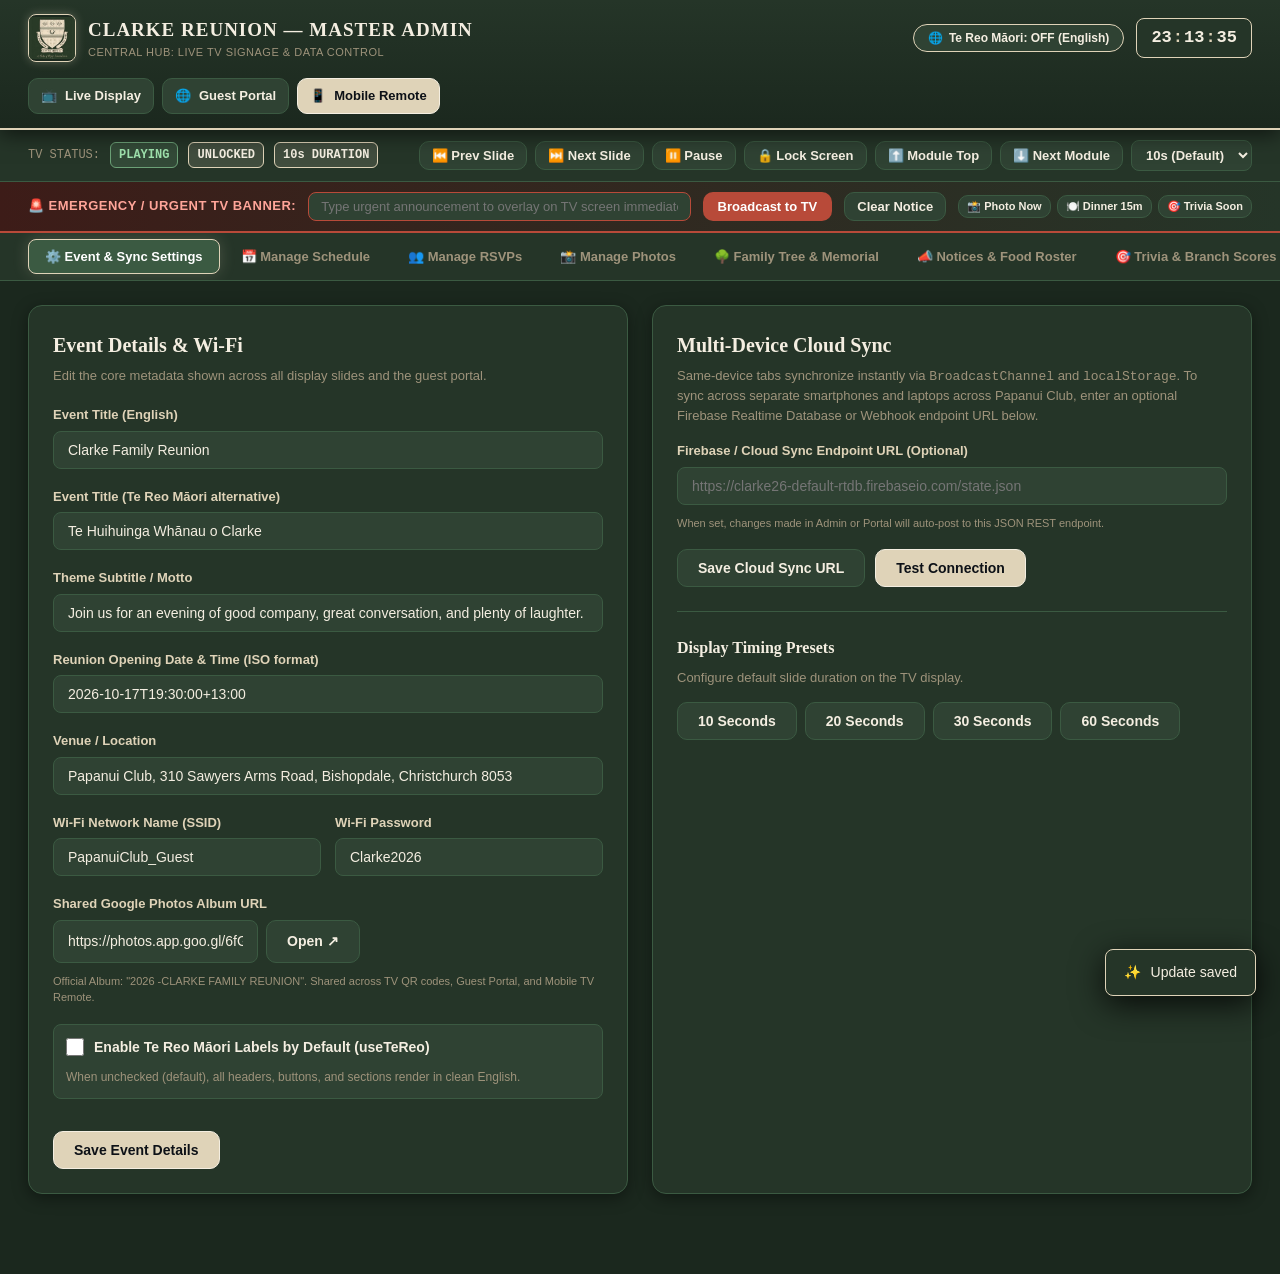
==== commit 7d26aed2: "Add Hunter Green Somersetshire Clarke theme, Te Reo Māori toggle (default OFF), official Papanui Clu" ====
--- a/admin.html
+++ b/admin.html
@@ -3,26 +3,52 @@
 <head>
   <meta charset="UTF-8">
   <meta name="viewport" content="width=device-width, initial-scale=1.0">
-  <title>Clarke Whānau Reunion 2026 — Master Admin Panel</title>
+  <title>Clarke Family Reunion — Master Admin Panel</title>
   <link rel="stylesheet" href="style.css">
   <style>
-    /* Master Admin Specific Styles */
+    /* ==========================================================================
+       Master Admin — Hunter / Forest Green & Warm Parchment Palette
+       ========================================================================== */
+    :root {
+      --bg-deep: #1b281e;
+      --bg-surface: #253528;
+      --bg-elevated: #2f4233;
+      --bg-glass: rgba(37, 53, 40, 0.92);
+
+      --gold-primary: #dfd3b8;
+      --gold-bright: #f4eee1;
+      --gold-muted: #9e937b;
+      --border-gold: #dfd3b8;
+
+      --green-forest: #3b5a42;
+      --green-light: #6ca177;
+      --red-pohutukawa: #b84a39;
+
+      --text-primary: #f4eee1;
+      --text-secondary: #dfd3b8;
+      --text-muted: #9e937b;
+      --border-color: #3b5a42;
+      --shadow-gold: 0 0 16px rgba(223, 211, 184, 0.2);
+    }
+
     body {
-      background-color: var(--bg-primary);
+      background-color: var(--bg-deep);
       color: var(--text-primary);
       min-height: 100vh;
       display: flex;
       flex-direction: column;
-    }
-
+      font-family: -apple-system, BlinkMacSystemFont, "Segoe UI", Roboto, Helvetica, Arial, sans-serif;
+    }
+
+    /* Admin Header */
     .admin-header {
-      background: linear-gradient(180deg, #161b22 0%, #0d1117 100%);
+      background: linear-gradient(180deg, var(--bg-surface) 0%, var(--bg-deep) 100%);
       border-bottom: 2px solid var(--gold-primary);
-      padding: 16px 28px;
+      padding: 14px 28px;
       position: sticky;
       top: 0;
       z-index: 100;
-      box-shadow: var(--shadow-md);
+      box-shadow: 0 4px 20px rgba(0, 0, 0, 0.6);
     }
 
     .admin-header-inner {
@@ -42,51 +68,76 @@
     }
 
     .admin-brand-crest {
-      width: 44px;
-      height: 44px;
-      filter: drop-shadow(0 0 8px var(--gold-glow));
+      width: 48px;
+      height: 48px;
+      object-fit: contain;
+      border-radius: 8px;
+      border: 1px solid var(--gold-primary);
+      background: #1b281e;
+      box-shadow: 0 0 10px rgba(223, 211, 184, 0.3);
+      flex-shrink: 0;
     }
 
     .admin-brand-title {
-      font-family: var(--font-heading);
+      font-family: "Cinzel", Georgia, serif, -apple-system, sans-serif;
       font-size: 19px;
       font-weight: 800;
-      color: var(--gold-light);
+      color: var(--gold-bright);
       letter-spacing: 1px;
       white-space: nowrap;
     }
 
     .admin-brand-sub {
       font-size: 11px;
-      color: var(--text-muted);
+      color: var(--gold-muted);
       text-transform: uppercase;
       letter-spacing: 0.5px;
     }
 
     .admin-clock-box {
-      background: var(--bg-secondary);
-      border: 1px solid var(--border-gold);
-      border-radius: var(--radius-md);
+      background: var(--bg-surface);
+      border: 1px solid var(--gold-primary);
+      border-radius: 8px;
       padding: 6px 14px;
-      font-size: 18px;
+      font-size: 17px;
       font-weight: 700;
-      font-family: var(--font-mono);
+      font-family: ui-monospace, monospace;
       color: var(--text-primary);
-      box-shadow: var(--shadow-sm);
       white-space: nowrap;
     }
 
-    .admin-nav-links {
-      display: flex;
+    .lang-toggle-btn {
+      background: var(--bg-elevated);
+      border: 1px solid var(--gold-primary);
+      color: var(--gold-bright);
+      padding: 6px 14px;
+      font-size: 12px;
+      font-weight: 700;
+      border-radius: 20px;
+      cursor: pointer;
+      display: inline-flex;
       align-items: center;
-      gap: 10px;
+      gap: 6px;
+      transition: all 0.2s ease;
+      white-space: nowrap;
+    }
+
+    .lang-toggle-btn:hover {
+      background: var(--green-forest);
+      box-shadow: var(--shadow-gold);
+    }
+
+    .lang-toggle-btn.active {
+      background: var(--gold-primary);
+      color: #1b281e;
+      font-weight: 800;
     }
 
     /* Live TV Control Strip */
     .tv-control-strip {
-      background: #11151c;
+      background: var(--bg-surface);
       border-bottom: 1px solid var(--border-color);
-      padding: 12px 28px;
+      padding: 10px 28px;
     }
 
     .tv-control-inner {
@@ -103,7 +154,7 @@
       display: flex;
       align-items: center;
       gap: 10px;
-      font-family: var(--font-mono);
+      font-family: ui-monospace, monospace;
       font-size: 12px;
     }
 
@@ -114,10 +165,10 @@
       flex-wrap: wrap;
     }
 
-    /* Urgent Emergency Broadcast Bar */
+    /* Emergency Alert Bar */
     .emergency-broadcast-strip {
-      background: linear-gradient(90deg, #2b1111 0%, #161b22 100%);
-      border-bottom: 2px solid var(--red-primary);
+      background: linear-gradient(90deg, #3d1c18 0%, var(--bg-surface) 100%);
+      border-bottom: 2px solid var(--red-pohutukawa);
       padding: 10px 28px;
     }
 
@@ -126,13 +177,13 @@
       margin: 0 auto;
       display: flex;
       align-items: center;
-      gap: 14px;
+      gap: 12px;
       flex-wrap: wrap;
     }
 
-    /* Admin Tab Navigation */
+    /* Tab Bar */
     .admin-tabs-bar {
-      background: var(--bg-secondary);
+      background: var(--bg-surface);
       border-bottom: 1px solid var(--border-color);
       position: sticky;
       top: 76px;
@@ -156,11 +207,11 @@
     .admin-tab-btn {
       background: transparent;
       border: 1px solid transparent;
-      color: var(--text-secondary);
+      color: var(--gold-muted);
       padding: 9px 16px;
       font-size: 13px;
       font-weight: 700;
-      border-radius: var(--radius-md);
+      border-radius: 8px;
       cursor: pointer;
       display: flex;
       align-items: center;
@@ -170,18 +221,18 @@
     }
 
     .admin-tab-btn:hover {
-      background: var(--bg-tertiary);
-      color: var(--text-primary);
+      background: var(--bg-elevated);
+      color: var(--gold-bright);
     }
 
     .admin-tab-btn.active {
-      background: var(--gold-primary);
-      color: #0d1117;
-      border-color: var(--gold-light);
+      background: var(--green-forest);
+      color: #ffffff;
+      border-color: var(--gold-primary);
       box-shadow: var(--shadow-gold);
     }
 
-    /* Admin Main Container */
+    /* Content Area */
     .admin-content {
       max-width: 1400px;
       margin: 0 auto;
@@ -216,17 +267,73 @@
       }
     }
 
-    /* Toast Notification */
+    /* Cards */
+    .card {
+      background: var(--bg-surface);
+      border: 1px solid var(--border-color);
+      border-radius: 14px;
+      padding: 24px;
+      box-shadow: 0 4px 16px rgba(0, 0, 0, 0.4);
+      margin-bottom: 20px;
+    }
+
+    /* Form Controls */
+    .form-control {
+      background: var(--bg-elevated);
+      border: 1px solid var(--border-color);
+      color: var(--text-primary);
+      border-radius: 8px;
+    }
+
+    .form-control:focus {
+      border-color: var(--gold-primary);
+      box-shadow: 0 0 0 2px rgba(223, 211, 184, 0.25);
+    }
+
+    /* Badges */
+    .badge-gold {
+      background: rgba(223, 211, 184, 0.15);
+      color: var(--gold-bright);
+      border: 1px solid var(--gold-primary);
+    }
+
+    .badge-green {
+      background: rgba(108, 161, 119, 0.2);
+      color: #9fe2ad;
+      border: 1px solid var(--green-light);
+    }
+
+    .badge-red {
+      background: rgba(184, 74, 57, 0.2);
+      color: #ffa599;
+      border: 1px solid var(--red-pohutukawa);
+    }
+
+    /* Blinking colon */
+    .blink-colon {
+      display: inline-block;
+      animation: colonBlink 1s step-start infinite;
+      color: var(--gold-primary);
+      font-weight: 700;
+      padding: 0 1px;
+    }
+
+    @keyframes colonBlink {
+      0%, 100% { opacity: 1; }
+      50% { opacity: 0.15; }
+    }
+
+    /* Toast */
     #admin-toast {
       position: fixed;
       bottom: 24px;
       right: 24px;
-      background: #161b22;
+      background: var(--bg-surface);
       border: 1px solid var(--gold-primary);
       color: var(--text-primary);
       padding: 12px 18px;
-      border-radius: var(--radius-md);
-      box-shadow: var(--shadow-lg);
+      border-radius: 8px;
+      box-shadow: 0 8px 32px rgba(0, 0, 0, 0.8);
       z-index: 9999;
       transform: translateY(120px);
       transition: transform 0.3s ease;
@@ -247,30 +354,35 @@
   <header class="admin-header">
     <div class="admin-header-inner">
       <div class="admin-brand">
-        <!-- Heritage Gold Crest -->
-        <svg class="admin-brand-crest" viewBox="0 0 100 100">
-          <circle cx="50" cy="50" r="46" fill="#161b22" stroke="#d4af37" stroke-width="4"/>
-          <path d="M50 14 C68 14 82 28 82 46 C82 64 68 78 50 78 C36 78 26 68 26 54 C26 42 34 34 44 34 C52 34 58 40 58 48 C58 54 54 58 48 58 C44 58 42 55 42 51 C42 47 45 44 49 44" fill="none" stroke="#f3cc56" stroke-width="4.5" stroke-linecap="round"/>
-        </svg>
+        <!-- Clarke Family Crest -->
+        <img src="clarke_crest.jpg" alt="Clarke Family Crest" class="admin-brand-crest">
         <div>
-          <h1 class="admin-brand-title">CLARKE 2026 — MASTER ADMIN</h1>
-          <p class="admin-brand-sub">Central Hub: Live TV Signage & Data Control</p>
+          <h1 class="admin-brand-title" id="lbl-admin-header-title">CLARKE REUNION — MASTER ADMIN</h1>
+          <p class="admin-brand-sub" id="lbl-admin-header-sub">Central Hub: Live TV Signage & Data Control</p>
         </div>
       </div>
 
-      <div class="admin-clock-box" id="admin-header-clock">
-        12<span class="blink-colon">:</span>00<span class="blink-colon">:</span>00
+      <div style="display: flex; align-items: center; gap: 12px;">
+        <!-- Language Switcher Button -->
+        <button class="lang-toggle-btn" id="btn-language-toggle" onclick="toggleLanguage()" title="Toggle Language (Shortcut: L)">
+          <span id="lang-toggle-icon">🌐</span>
+          <span id="lang-toggle-text">Language: English</span>
+        </button>
+
+        <div class="admin-clock-box" id="admin-header-clock">
+          12<span class="blink-colon">:</span>00<span class="blink-colon">:</span>00
+        </div>
       </div>
 
-      <div class="admin-nav-links">
+      <div class="portal-nav-links" style="display: flex; gap: 8px;">
         <a href="index.html" target="_blank" class="btn btn-secondary" style="padding: 7px 12px; font-size: 13px;" title="Launch 1080p Digital Signage TV Display">
-          📺 Live Display
+          📺 <span id="lbl-btn-live">Live Display</span>
         </a>
         <a href="portal.html" target="_blank" class="btn btn-secondary" style="padding: 7px 12px; font-size: 13px;" title="Open Guest Web Portal">
-          🌐 Guest Portal
+          🌐 <span id="lbl-btn-portal">Guest Portal</span>
         </a>
         <a href="remote.html" target="_blank" class="btn btn-primary" style="padding: 7px 12px; font-size: 13px;" title="Open Smartphone Touch TV Remote">
-          📱 Mobile Remote
+          📱 <span id="lbl-btn-remote">Mobile Remote</span>
         </a>
       </div>
     </div>
@@ -280,19 +392,19 @@
   <section class="tv-control-strip">
     <div class="tv-control-inner">
       <div class="tv-status-indicators">
-        <span style="color: var(--text-muted);">TV STATUS:</span>
+        <span style="color: var(--gold-muted);" id="lbl-tv-status-title">TV STATUS:</span>
         <span id="tv-status-mode" class="badge badge-green">PLAYING</span>
         <span id="tv-status-lock" class="badge badge-gold">UNLOCKED</span>
         <span id="tv-status-dur" class="badge badge-gold">10s DURATION</span>
       </div>
 
       <div class="tv-strip-buttons">
-        <button class="btn btn-secondary" style="padding: 6px 12px; font-size: 13px;" onclick="sendTvAction('prevSlide')">⏮️ Prev Slide</button>
-        <button class="btn btn-secondary" style="padding: 6px 12px; font-size: 13px;" onclick="sendTvAction('nextSlide')">⏭️ Next Slide</button>
+        <button class="btn btn-secondary" style="padding: 6px 12px; font-size: 13px;" onclick="sendTvAction('prevSlide')" id="btn-ctrl-prev">⏮️ Prev Slide</button>
+        <button class="btn btn-secondary" style="padding: 6px 12px; font-size: 13px;" onclick="sendTvAction('nextSlide')" id="btn-ctrl-next">⏭️ Next Slide</button>
         <button class="btn btn-secondary" style="padding: 6px 12px; font-size: 13px;" id="btn-toggle-pause" onclick="sendTvAction('togglePause')">⏸️ Pause</button>
         <button class="btn btn-secondary" style="padding: 6px 12px; font-size: 13px;" id="btn-toggle-lock" onclick="sendTvAction('toggleLock')">🔒 Lock Screen</button>
-        <button class="btn btn-secondary" style="padding: 6px 12px; font-size: 13px;" onclick="sendTvAction('restartModule')">⬆️ Module Top</button>
-        <button class="btn btn-secondary" style="padding: 6px 12px; font-size: 13px;" onclick="sendTvAction('nextModule')">⬇️ Next Module</button>
+        <button class="btn btn-secondary" style="padding: 6px 12px; font-size: 13px;" onclick="sendTvAction('restartModule')" id="btn-ctrl-top">⬆️ Module Top</button>
+        <button class="btn btn-secondary" style="padding: 6px 12px; font-size: 13px;" onclick="sendTvAction('nextModule')" id="btn-ctrl-nextmod">⬇️ Next Module</button>
 
         <!-- Duration Dropdown -->
         <select id="tv-duration-select" class="form-control" style="width: auto; padding: 6px 10px; font-size: 13px; font-weight: 700;" onchange="handleDurationChange(this.value)">
@@ -311,22 +423,22 @@
   <!-- Urgent / Emergency Broadcast Bar -->
   <section class="emergency-broadcast-strip">
     <div class="emergency-broadcast-inner">
-      <strong style="color: var(--red-light); font-size: 13px; text-transform: uppercase; letter-spacing: 0.5px; white-space: nowrap;">
+      <strong style="color: #ffa599; font-size: 13px; text-transform: uppercase; letter-spacing: 0.5px; white-space: nowrap;" id="lbl-emergency-title">
         🚨 Emergency / Urgent TV Banner:
       </strong>
-      <input type="text" id="emergency-notice-input" class="form-control" style="flex: 1; min-width: 260px; padding: 6px 12px; font-size: 13px; border-color: var(--red-primary);" placeholder="Type urgent announcement to overlay on TV screen immediately...">
-      <button class="btn btn-danger" style="padding: 6px 14px; font-size: 13px;" onclick="broadcastEmergencyNotice()">
+      <input type="text" id="emergency-notice-input" class="form-control" style="flex: 1; min-width: 260px; padding: 6px 12px; font-size: 13px; border-color: var(--red-pohutukawa);" placeholder="Type urgent announcement to overlay on TV screen immediately...">
+      <button class="btn btn-danger" style="padding: 6px 14px; font-size: 13px;" onclick="broadcastEmergencyNotice()" id="btn-broadcast-now">
         Broadcast to TV
       </button>
-      <button class="btn btn-secondary" style="padding: 6px 12px; font-size: 13px;" onclick="clearEmergencyNotice()">
+      <button class="btn btn-secondary" style="padding: 6px 12px; font-size: 13px;" onclick="clearEmergencyNotice()" id="btn-clear-notice">
         Clear Notice
       </button>
 
       <!-- Quick Preset Buttons -->
       <div style="display: flex; gap: 6px; flex-wrap: wrap;">
-        <button class="btn btn-secondary" style="padding: 4px 8px; font-size: 11px;" onclick="setPresetNotice('Whānau Group Photo gathering at Waitangi Flagstaff NOW!')">📸 Photo Now</button>
-        <button class="btn btn-secondary" style="padding: 4px 8px; font-size: 11px;" onclick="setPresetNotice('Grand Hāngī lifting in 15 minutes at Clarke Homestead paddock!')">🍲 Hāngī 15m</button>
-        <button class="btn btn-secondary" style="padding: 4px 8px; font-size: 11px;" onclick="setPresetNotice('Welcome Dinner & Waiata serving now in Main Dining Hall.')">🍽️ Dinner Ready</button>
+        <button class="btn btn-secondary" style="padding: 4px 8px; font-size: 11px;" onclick="setPresetNotice('Family Group Photo gathering at Papanui Club Hall NOW!')">📸 Photo Now</button>
+        <button class="btn btn-secondary" style="padding: 4px 8px; font-size: 11px;" onclick="setPresetNotice('Evening buffet dinner starting in 15 minutes!')">🍽️ Dinner 15m</button>
+        <button class="btn btn-secondary" style="padding: 4px 8px; font-size: 11px;" onclick="setPresetNotice('Family Trivia starting in 10 minutes — assemble your branch!')">🎯 Trivia Soon</button>
       </div>
     </div>
   </section>
@@ -334,14 +446,14 @@
   <!-- Navigation Tabs -->
   <nav class="admin-tabs-bar">
     <div class="admin-tabs-inner">
-      <button class="admin-tab-btn active" data-tab="pane-settings">⚙️ Event & Sync Settings</button>
-      <button class="admin-tab-btn" data-tab="pane-schedule">📅 Manage Schedule</button>
-      <button class="admin-tab-btn" data-tab="pane-rsvps">👥 Manage RSVPs</button>
-      <button class="admin-tab-btn" data-tab="pane-photos">📸 Manage Photos</button>
-      <button class="admin-tab-btn" data-tab="pane-whakapapa">🌳 Whakapapa & Memoriam</button>
-      <button class="admin-tab-btn" data-tab="pane-announcements">📣 Notices & Potluck</button>
-      <button class="admin-tab-btn" data-tab="pane-trivia">🎯 Trivia & Branch Scores</button>
-      <button class="admin-tab-btn" data-tab="pane-backup">💾 Backup & Restore</button>
+      <button class="admin-tab-btn active" data-tab="pane-settings" id="admin-tab-settings">⚙️ Event & Sync Settings</button>
+      <button class="admin-tab-btn" data-tab="pane-schedule" id="admin-tab-schedule">📅 Manage Schedule</button>
+      <button class="admin-tab-btn" data-tab="pane-rsvps" id="admin-tab-rsvps">👥 Manage RSVPs</button>
+      <button class="admin-tab-btn" data-tab="pane-photos" id="admin-tab-photos">📸 Manage Photos</button>
+      <button class="admin-tab-btn" data-tab="pane-whakapapa" id="admin-tab-whakapapa">🌳 Family Tree & Memorial</button>
+      <button class="admin-tab-btn" data-tab="pane-announcements" id="admin-tab-announcements">📣 Notices & Food Roster</button>
+      <button class="admin-tab-btn" data-tab="pane-trivia" id="admin-tab-trivia">🎯 Trivia & Branch Scores</button>
+      <button class="admin-tab-btn" data-tab="pane-backup" id="admin-tab-backup">💾 Backup & Restore</button>
     </div>
   </nav>
 
@@ -352,23 +464,28 @@
     <section id="pane-settings" class="admin-pane active">
       <div class="grid-admin-2">
         <div class="card">
-          <h2 style="font-family: var(--font-heading); color: var(--gold-light); font-size: 20px; margin-bottom: 6px;">Event Details & Wi-Fi</h2>
+          <h2 style="font-family: 'Cinzel', Georgia, serif; color: var(--gold-bright); font-size: 20px; margin-bottom: 6px;">Event Details & Wi-Fi</h2>
           <p style="font-size: 13px; color: var(--text-muted); margin-bottom: 20px;">Edit the core metadata shown across all display slides and the guest portal.</p>
 
           <form id="settings-event-form" onsubmit="handleSaveEventSettings(event)">
             <div class="form-group">
-              <label class="form-label" for="setting-title">Event Title</label>
+              <label class="form-label" for="setting-title">Event Title (English)</label>
               <input type="text" id="setting-title" class="form-control" required>
             </div>
 
             <div class="form-group">
-              <label class="form-label" for="setting-subtitle">Theme Subtitle / Whakataukī</label>
+              <label class="form-label" for="setting-title-mi">Event Title (Te Reo Māori alternative)</label>
+              <input type="text" id="setting-title-mi" class="form-control" placeholder="Te Huihuinga Whānau o Clarke">
+            </div>
+
+            <div class="form-group">
+              <label class="form-label" for="setting-subtitle">Theme Subtitle / Motto</label>
               <input type="text" id="setting-subtitle" class="form-control" required>
             </div>
 
             <div class="form-group">
               <label class="form-label" for="setting-date">Reunion Opening Date & Time (ISO format)</label>
-              <input type="text" id="setting-date" class="form-control" placeholder="2026-12-26T10:00:00+13:00" required>
+              <input type="text" id="setting-date" class="form-control" placeholder="2026-10-17T19:30:00+13:00" required>
             </div>
 
             <div class="form-group">
@@ -387,16 +504,35 @@
               </div>
             </div>
 
-            <button type="submit" class="btn btn-primary" style="margin-top: 10px;">
+            <div class="form-group">
+              <label class="form-label" for="setting-shared-album-url">Shared Google Photos Album URL</label>
+              <div style="display: flex; gap: 8px;">
+                <input type="url" id="setting-shared-album-url" class="form-control" placeholder="https://photos.app.goo.gl/..." value="https://photos.app.goo.gl/6fGko2NUqKfQp7866">
+                <a href="https://photos.app.goo.gl/6fGko2NUqKfQp7866" id="btn-admin-test-album" target="_blank" rel="noopener noreferrer" class="btn btn-secondary" style="white-space: nowrap; text-decoration: none; display: flex; align-items: center;">
+                  Open ↗
+                </a>
+              </div>
+              <small style="color: var(--text-muted); font-size: 11px; margin-top: 4px; display: block;">Official Album: "2026 -CLARKE FAMILY REUNION". Shared across TV QR codes, Guest Portal, and Mobile TV Remote.</small>
+            </div>
+
+            <div class="form-group" style="margin-top: 10px; background: var(--bg-elevated); padding: 12px; border-radius: 8px; border: 1px solid var(--border-color);">
+              <label style="display: flex; align-items: center; gap: 10px; cursor: pointer; font-size: 14px; font-weight: 700; color: var(--gold-bright);">
+                <input type="checkbox" id="setting-enable-tereeo" style="width: 18px; height: 18px; accent-color: var(--green-light);">
+                <span>Enable Te Reo Māori Labels by Default (useTeReo)</span>
+              </label>
+              <small style="color: var(--text-muted); font-size: 12px; margin-top: 4px; display: block;">When unchecked (default), all headers, buttons, and sections render in clean English.</small>
+            </div>
+
+            <button type="submit" class="btn btn-primary" style="margin-top: 14px;">
               Save Event Details
             </button>
           </form>
         </div>
 
         <div class="card">
-          <h2 style="font-family: var(--font-heading); color: var(--gold-light); font-size: 20px; margin-bottom: 6px;">Multi-Device Cloud Sync</h2>
+          <h2 style="font-family: 'Cinzel', Georgia, serif; color: var(--gold-bright); font-size: 20px; margin-bottom: 6px;">Multi-Device Cloud Sync</h2>
           <p style="font-size: 13px; color: var(--text-muted); margin-bottom: 16px;">
-            Same-device tabs synchronize instantly via <code>BroadcastChannel</code> and <code>localStorage</code>. To sync across separate smartphones and laptops across the grounds, enter an optional Firebase Realtime Database or Webhook endpoint URL below.
+            Same-device tabs synchronize instantly via <code>BroadcastChannel</code> and <code>localStorage</code>. To sync across separate smartphones and laptops across Papanui Club, enter an optional Firebase Realtime Database or Webhook endpoint URL below.
           </p>
 
           <div class="form-group">
@@ -412,7 +548,7 @@
 
           <hr style="border: 0; border-top: 1px solid var(--border-color); margin: 24px 0;">
 
-          <h3 style="font-family: var(--font-heading); color: var(--gold-light); font-size: 16px; margin-bottom: 8px;">Display Timing Presets</h3>
+          <h3 style="font-family: 'Cinzel', Georgia, serif; color: var(--gold-bright); font-size: 16px; margin-bottom: 8px;">Display Timing Presets</h3>
           <p style="font-size: 13px; color: var(--text-muted); margin-bottom: 14px;">Configure default slide duration on the TV display.</p>
           <div style="display: flex; gap: 8px; flex-wrap: wrap;">
             <button class="btn btn-secondary" onclick="handleDurationChange(10)">10 Seconds</button>
@@ -427,14 +563,13 @@
     <!-- TAB 2: MANAGE SCHEDULE -->
     <section id="pane-schedule" class="admin-pane">
       <div class="grid-admin-2">
-        <!-- Schedule List -->
         <div class="card">
           <div style="display: flex; justify-content: space-between; align-items: center; margin-bottom: 16px; flex-wrap: wrap; gap: 8px;">
-            <h2 style="font-family: var(--font-heading); color: var(--gold-light); font-size: 20px;">Current Schedule Items</h2>
+            <h2 style="font-family: 'Cinzel', Georgia, serif; color: var(--gold-bright); font-size: 20px;">Current Schedule Items</h2>
             <select id="schedule-admin-day-select" class="form-control" style="width: auto; padding: 4px 10px;" onchange="renderAdminSchedule()">
-              <option value="1">Day 1 (Friday 26 Dec)</option>
-              <option value="2">Day 2 (Saturday 27 Dec)</option>
-              <option value="3">Day 3 (Sunday 28 Dec)</option>
+              <option value="1">Day 1 (Friday 16 Oct)</option>
+              <option value="2">Day 2 (Saturday 17 Oct — Main Event)</option>
+              <option value="3">Day 3 (Sunday 18 Oct)</option>
             </select>
           </div>
 
@@ -443,40 +578,39 @@
           </div>
         </div>
 
-        <!-- Add Schedule Item Form -->
         <div class="card">
-          <h2 style="font-family: var(--font-heading); color: var(--gold-light); font-size: 20px; margin-bottom: 6px;">Add New Schedule Item</h2>
+          <h2 style="font-family: 'Cinzel', Georgia, serif; color: var(--gold-bright); font-size: 20px; margin-bottom: 6px;">Add New Schedule Item</h2>
           <p style="font-size: 13px; color: var(--text-muted); margin-bottom: 18px;">New items automatically display in the itinerary slides on the TV and Portal.</p>
 
           <form id="add-schedule-form" onsubmit="handleAddScheduleItem(event)">
             <div class="form-group">
               <label class="form-label" for="sch-day">Target Day *</label>
               <select id="sch-day" class="form-control" required>
-                <option value="1">Day 1 — Welcome & Mihimihi (Friday 26 Dec)</option>
-                <option value="2">Day 2 — Whakapapa & Games (Saturday 27 Dec)</option>
-                <option value="3">Day 3 — Memorial & Poroporoaki (Sunday 28 Dec)</option>
+                <option value="1">Day 1 — Welcome & Early Gatherings</option>
+                <option value="2" selected>Day 2 — Clarke Reunion Evening @ Papanui Club</option>
+                <option value="3">Day 3 — Farewell Breakfast & Departures</option>
               </select>
             </div>
 
             <div style="display: grid; grid-template-columns: 1fr 2fr; gap: 12px;">
               <div class="form-group">
-                <label class="form-label" for="sch-time">Time (e.g. 10:30) *</label>
-                <input type="text" id="sch-time" class="form-control" placeholder="10:30" required>
+                <label class="form-label" for="sch-time">Time (e.g. 19:30) *</label>
+                <input type="text" id="sch-time" class="form-control" placeholder="19:30" required>
               </div>
               <div class="form-group">
                 <label class="form-label" for="sch-title">Event Title *</label>
-                <input type="text" id="sch-title" class="form-control" placeholder="e.g. Kaumātua Storytelling Circle" required>
+                <input type="text" id="sch-title" class="form-control" placeholder="e.g. Opening Address & Family Welcome" required>
               </div>
             </div>
 
             <div class="form-group">
               <label class="form-label" for="sch-loc">Location / Venue *</label>
-              <input type="text" id="sch-loc" class="form-control" placeholder="e.g. Te Whare Rūnanga Annex" required>
+              <input type="text" id="sch-loc" class="form-control" placeholder="e.g. Main Lounge, Papanui Club" required>
             </div>
 
             <div class="form-group">
-              <label class="form-label" for="sch-lead">Lead Whānau / Committee</label>
-              <input type="text" id="sch-lead" class="form-control" placeholder="e.g. Wiremu Clarke Line" value="Whānau Committee">
+              <label class="form-label" for="sch-lead">Lead Host / Committee</label>
+              <input type="text" id="sch-lead" class="form-control" placeholder="e.g. Ashley Clarke" value="Reunion Committee">
             </div>
 
             <button type="submit" class="btn btn-primary" style="width: 100%; margin-top: 10px;">
@@ -492,7 +626,7 @@
       <div class="card">
         <div style="display: flex; justify-content: space-between; align-items: center; margin-bottom: 20px; flex-wrap: wrap; gap: 12px;">
           <div>
-            <h2 style="font-family: var(--font-heading); color: var(--gold-light); font-size: 22px;">Registered RSVPs & Attendance</h2>
+            <h2 style="font-family: 'Cinzel', Georgia, serif; color: var(--gold-bright); font-size: 22px;">Registered RSVPs & Attendance</h2>
             <p style="font-size: 13px; color: var(--text-muted);">Manage guest registrations, check-in arrivals, and download CSV spreadsheets.</p>
           </div>
           <div style="display: flex; gap: 8px; flex-wrap: wrap;">
@@ -531,11 +665,36 @@
 
     <!-- TAB 4: MANAGE PHOTOS -->
     <section id="pane-photos" class="admin-pane">
+      <!-- Shared Google Photos Album Integration Card -->
+      <div class="card" style="margin-bottom: 20px; background: rgba(37, 53, 40, 0.7); border: 1.5px solid var(--border-color);">
+        <div style="display: flex; justify-content: space-between; align-items: center; flex-wrap: wrap; gap: 14px;">
+          <div style="display: flex; gap: 14px; align-items: center;">
+            <span style="font-size: 28px;">📸</span>
+            <div>
+              <h3 style="font-family: 'Cinzel', Georgia, serif; color: var(--gold-bright); font-size: 16px; margin-bottom: 3px;">
+                Shared Google Photos Album: "2026 -CLARKE FAMILY REUNION"
+              </h3>
+              <p style="font-size: 12px; color: var(--text-muted); margin: 0;">
+                Live QR codes and mobile upload buttons point to this Google Photos album across TV slides, Remote, and Portal.
+              </p>
+            </div>
+          </div>
+          <div style="display: flex; gap: 8px;">
+            <a href="https://photos.app.goo.gl/6fGko2NUqKfQp7866" id="btn-admin-pane-photos-album" target="_blank" rel="noopener noreferrer" class="btn btn-primary" style="text-decoration: none; font-size: 12px; padding: 6px 12px;">
+              🚀 Open Google Photos Album
+            </a>
+            <a href="https://api.qrserver.com/v1/create-qr-code/?size=300x300&data=https%3A%2F%2Fphotos.app.goo.gl%2F6fGko2NUqKfQp7866" target="_blank" rel="noopener noreferrer" class="btn btn-secondary" style="text-decoration: none; font-size: 12px; padding: 6px 12px;">
+              📱 Test QR Code
+            </a>
+          </div>
+        </div>
+      </div>
+
       <div class="card">
         <div style="display: flex; justify-content: space-between; align-items: center; margin-bottom: 20px; flex-wrap: wrap; gap: 12px;">
           <div>
-            <h2 style="font-family: var(--font-heading); color: var(--gold-light); font-size: 22px;">Whānau Photo Gallery Management</h2>
-            <p style="font-size: 13px; color: var(--text-muted);">Photos appear in the high-definition Ken Burns slideshow on the 1080p TV.</p>
+            <h2 style="font-family: 'Cinzel', Georgia, serif; color: var(--gold-bright); font-size: 22px;">Family Photo Gallery Management</h2>
+            <p style="font-size: 13px; color: var(--text-muted);">Photos appear in the slideshow on the TV and the guest portal.</p>
           </div>
           <button class="btn btn-primary" onclick="toggleAdminPhotoModal(true)">
             📸 + Add Photo
@@ -562,21 +721,19 @@
       </div>
     </section>
 
-    <!-- TAB 5: WHAKAPAPA & IN MEMORIAM -->
+    <!-- TAB 5: FAMILY TREE & MEMORIAL -->
     <section id="pane-whakapapa" class="admin-pane">
       <div class="grid-admin-2">
-        <!-- Whakapapa Branches -->
         <div class="card">
-          <h2 style="font-family: var(--font-heading); color: var(--gold-light); font-size: 20px; margin-bottom: 12px;">Family Lineage Branches</h2>
+          <h2 style="font-family: 'Cinzel', Georgia, serif; color: var(--gold-bright); font-size: 20px; margin-bottom: 12px;">Family Lineage Branches</h2>
           <div id="admin-branches-list" style="max-height: 520px; overflow-y: auto;">
             <!-- Rendered via JS -->
           </div>
         </div>
 
-        <!-- In Memoriam Tributes -->
         <div class="card">
           <div style="display: flex; justify-content: space-between; align-items: center; margin-bottom: 14px;">
-            <h2 style="font-family: var(--font-heading); color: var(--gold-light); font-size: 20px;">Heaimahara — Memorial Tributes</h2>
+            <h2 style="font-family: 'Cinzel', Georgia, serif; color: var(--gold-bright); font-size: 20px;">In Memoriam Tributes</h2>
             <button class="btn btn-secondary" style="padding: 4px 10px; font-size: 12px;" onclick="toggleAdminMemorialModal(true)">+ Add Tribute</button>
           </div>
           <div id="admin-memoriam-list" style="max-height: 520px; overflow-y: auto;">
@@ -586,13 +743,12 @@
       </div>
     </section>
 
-    <!-- TAB 6: NOTICES & POTLUCK -->
+    <!-- TAB 6: NOTICES & FOOD ROSTER -->
     <section id="pane-announcements" class="admin-pane">
       <div class="grid-admin-2">
-        <!-- Announcements -->
         <div class="card">
           <div style="display: flex; justify-content: space-between; align-items: center; margin-bottom: 14px;">
-            <h2 style="font-family: var(--font-heading); color: var(--gold-light); font-size: 20px;">Whānau Announcements</h2>
+            <h2 style="font-family: 'Cinzel', Georgia, serif; color: var(--gold-bright); font-size: 20px;">Family Announcements</h2>
             <button class="btn btn-primary" style="padding: 4px 10px; font-size: 12px;" onclick="toggleAddAnnouncementModal(true)">+ Add Notice</button>
           </div>
           <div id="admin-announcements-list" style="max-height: 520px; overflow-y: auto;">
@@ -600,11 +756,10 @@
           </div>
         </div>
 
-        <!-- Potluck & Tasks -->
         <div class="card">
           <div style="display: flex; justify-content: space-between; align-items: center; margin-bottom: 14px;">
-            <h2 style="font-family: var(--font-heading); color: var(--gold-light); font-size: 20px;">Kai & Volunteer Roster</h2>
-            <button class="btn btn-primary" style="padding: 4px 10px; font-size: 12px;" onclick="toggleAddPotluckModal(true)">+ Add Kai/Duty</button>
+            <h2 style="font-family: 'Cinzel', Georgia, serif; color: var(--gold-bright); font-size: 20px;">Food & Volunteer Roster</h2>
+            <button class="btn btn-primary" style="padding: 4px 10px; font-size: 12px;" onclick="toggleAddPotluckModal(true)">+ Add Item/Role</button>
           </div>
           <div id="admin-potluck-list" style="max-height: 520px; overflow-y: auto;">
             <!-- Rendered via JS -->
@@ -616,10 +771,9 @@
     <!-- TAB 7: TRIVIA & SCORES -->
     <section id="pane-trivia" class="admin-pane">
       <div class="grid-admin-2">
-        <!-- Branch Scoreboard Editor -->
         <div class="card">
-          <h2 style="font-family: var(--font-heading); color: var(--gold-light); font-size: 20px; margin-bottom: 6px;">Branch Scoreboard Editor</h2>
-          <p style="font-size: 13px; color: var(--text-muted); margin-bottom: 16px;">Adjust points directly or award bonus whānau olympics points.</p>
+          <h2 style="font-family: 'Cinzel', Georgia, serif; color: var(--gold-bright); font-size: 20px; margin-bottom: 6px;">Branch Scoreboard Editor</h2>
+          <p style="font-size: 13px; color: var(--text-muted); margin-bottom: 16px;">Adjust points directly or award bonus family game points.</p>
 
           <form id="admin-scores-form" onsubmit="handleSaveScores(event)">
             <div id="admin-branch-scores-inputs">
@@ -632,10 +786,9 @@
           </form>
         </div>
 
-        <!-- Trivia Questions List -->
         <div class="card">
           <div style="display: flex; justify-content: space-between; align-items: center; margin-bottom: 14px;">
-            <h2 style="font-family: var(--font-heading); color: var(--gold-light); font-size: 20px;">Trivia Questions</h2>
+            <h2 style="font-family: 'Cinzel', Georgia, serif; color: var(--gold-bright); font-size: 20px;">Trivia Questions</h2>
             <button class="btn btn-primary" style="padding: 4px 10px; font-size: 12px;" onclick="toggleAddTriviaModal(true)">+ Add Question</button>
           </div>
           <div id="admin-trivia-questions-list" style="max-height: 520px; overflow-y: auto;">
@@ -649,15 +802,15 @@
     <section id="pane-backup" class="admin-pane">
       <div class="grid-admin-2">
         <div class="card">
-          <h2 style="font-family: var(--font-heading); color: var(--gold-light); font-size: 20px; margin-bottom: 6px;">Export Full Backup (JSON)</h2>
-          <p style="font-size: 13px; color: var(--text-muted); margin-bottom: 18px;">Download a complete timestamped JSON snapshot of all reunion data (RSVPs, Schedule, Photos, Whakapapa, Trivia).</p>
+          <h2 style="font-family: 'Cinzel', Georgia, serif; color: var(--gold-bright); font-size: 20px; margin-bottom: 6px;">Export Full Backup (JSON)</h2>
+          <p style="font-size: 13px; color: var(--text-muted); margin-bottom: 18px;">Download a complete timestamped JSON snapshot of all reunion data.</p>
           <button class="btn btn-primary" onclick="exportFullJsonBackup()" style="padding: 12px 20px;">
             💾 Download State Backup JSON
           </button>
         </div>
 
         <div class="card">
-          <h2 style="font-family: var(--font-heading); color: var(--gold-light); font-size: 20px; margin-bottom: 6px;">Import & Restore (JSON)</h2>
+          <h2 style="font-family: 'Cinzel', Georgia, serif; color: var(--gold-bright); font-size: 20px; margin-bottom: 6px;">Import & Restore (JSON)</h2>
           <p style="font-size: 13px; color: var(--text-muted); margin-bottom: 14px;">Upload or paste a previous JSON state file to restore data.</p>
 
           <div class="form-group">
@@ -676,10 +829,10 @@
         </div>
       </div>
 
-      <div class="card" style="border: 2px solid var(--red-primary); margin-top: 24px;">
-        <h2 style="font-family: var(--font-heading); color: var(--red-light); font-size: 20px; margin-bottom: 6px;">⚠️ Danger Zone: Factory Reset</h2>
+      <div class="card" style="border: 2px solid var(--red-pohutukawa); margin-top: 24px;">
+        <h2 style="font-family: 'Cinzel', Georgia, serif; color: #ffa599; font-size: 20px; margin-bottom: 6px;">⚠️ Danger Zone: Factory Reset</h2>
         <p style="font-size: 13px; color: var(--text-muted); margin-bottom: 16px;">
-          This will wipe any changes in <code>localStorage</code> and restore the default Clarke 2026 Reunion seed dataset.
+          This will restore the original default seed dataset for the Clarke Family Reunion.
         </p>
         <button class="btn btn-danger" onclick="handleFactoryReset()">
           Reset to Factory Default Seed Data
@@ -691,9 +844,9 @@
 
   <!-- Add Manual RSVP Modal -->
   <div id="admin-add-rsvp-modal" style="display: none; position: fixed; inset: 0; background: rgba(0,0,0,0.85); z-index: 999; align-items: center; justify-content: center; padding: 20px;">
-    <div class="card" style="max-width: 480px; width: 100%; border: 2px solid var(--border-gold);">
+    <div class="card" style="max-width: 480px; width: 100%; border: 2px solid var(--gold-primary); background: var(--bg-surface);">
       <div style="display: flex; justify-content: space-between; align-items: center; margin-bottom: 14px;">
-        <h3 style="font-family: var(--font-heading); color: var(--gold-light); font-size: 18px;">Add Manual RSVP</h3>
+        <h3 style="font-family: 'Cinzel', Georgia, serif; color: var(--gold-bright); font-size: 18px;">Add Manual RSVP</h3>
         <button class="btn btn-secondary" style="padding: 4px 8px;" onclick="toggleAddRsvpModal(false)">✕</button>
       </div>
       <form id="admin-manual-rsvp-form" onsubmit="handleAdminAddRsvp(event)">
@@ -703,12 +856,8 @@
         </div>
         <div class="form-group">
           <label class="form-label">Branch *</label>
-          <select id="admin-m-branch" class="form-control" required>
-            <option value="Te Ariki Branch">Te Ariki Branch</option>
-            <option value="Hemi & Mere Branch">Hemi & Mere Branch</option>
-            <option value="Wiremu Clarke Line">Wiremu Clarke Line</option>
-            <option value="Aroha & Rawiri Branch">Aroha & Rawiri Branch</option>
-            <option value="Kahu Southern Line">Kahu Southern Line</option>
+          <select id="admin-m-branch" class="form-control dynamic-branch-select" required>
+            <!-- Populated via JS -->
           </select>
         </div>
         <div style="display: grid; grid-template-columns: 1fr 1fr; gap: 10px;">
@@ -717,7 +866,7 @@
             <input type="number" id="admin-m-adults" class="form-control" value="2" min="1" required>
           </div>
           <div class="form-group">
-            <label class="form-label">Kids</label>
+            <label class="form-label">Children</label>
             <input type="number" id="admin-m-kids" class="form-control" value="0" min="0">
           </div>
         </div>
@@ -742,9 +891,9 @@
 
   <!-- Add Photo Modal -->
   <div id="admin-add-photo-modal" style="display: none; position: fixed; inset: 0; background: rgba(0,0,0,0.85); z-index: 999; align-items: center; justify-content: center; padding: 20px;">
-    <div class="card" style="max-width: 500px; width: 100%; border: 2px solid var(--border-gold);">
+    <div class="card" style="max-width: 500px; width: 100%; border: 2px solid var(--gold-primary); background: var(--bg-surface);">
       <div style="display: flex; justify-content: space-between; align-items: center; margin-bottom: 14px;">
-        <h3 style="font-family: var(--font-heading); color: var(--gold-light); font-size: 18px;">Add New Photo</h3>
+        <h3 style="font-family: 'Cinzel', Georgia, serif; color: var(--gold-bright); font-size: 18px;">Add New Photo</h3>
         <button class="btn btn-secondary" style="padding: 4px 8px;" onclick="toggleAdminPhotoModal(false)">✕</button>
       </div>
       <form id="admin-photo-form" onsubmit="handleAdminAddPhoto(event)">
@@ -759,15 +908,8 @@
           </div>
           <div class="form-group">
             <label class="form-label">Branch</label>
-            <select id="admin-ph-branch" class="form-control">
-              <option value="All Branches">All Branches</option>
-              <option value="Founders">Founders</option>
-              <option value="Te Ariki Branch">Te Ariki Branch</option>
-              <option value="Hemi & Mere Branch">Hemi & Mere Branch</option>
-              <option value="Wiremu Clarke Line">Wiremu Clarke Line</option>
-              <option value="Aroha & Rawiri Branch">Aroha & Rawiri Branch</option>
-              <option value="Kahu Southern Line">Kahu Southern Line</option>
-              <option value="Youth Committee">Youth Committee</option>
+            <select id="admin-ph-branch" class="form-control dynamic-branch-select">
+              <!-- Populated via JS -->
             </select>
           </div>
         </div>
@@ -790,9 +932,9 @@
 
   <!-- Add Memorial Modal -->
   <div id="admin-add-memorial-modal" style="display: none; position: fixed; inset: 0; background: rgba(0,0,0,0.85); z-index: 999; align-items: center; justify-content: center; padding: 20px;">
-    <div class="card" style="max-width: 480px; width: 100%; border: 2px solid var(--border-gold);">
+    <div class="card" style="max-width: 480px; width: 100%; border: 2px solid var(--gold-primary); background: var(--bg-surface);">
       <div style="display: flex; justify-content: space-between; align-items: center; margin-bottom: 14px;">
-        <h3 style="font-family: var(--font-heading); color: var(--gold-light); font-size: 18px;">Add Memorial Tribute</h3>
+        <h3 style="font-family: 'Cinzel', Georgia, serif; color: var(--gold-bright); font-size: 18px;">Add Memorial Tribute</h3>
         <button class="btn btn-secondary" style="padding: 4px 8px;" onclick="toggleAdminMemorialModal(false)">✕</button>
       </div>
       <form id="admin-memorial-form" onsubmit="handleAdminAddMemorial(event)">
@@ -803,22 +945,18 @@
         <div style="display: grid; grid-template-columns: 1fr 1fr; gap: 10px;">
           <div class="form-group">
             <label class="form-label">Years *</label>
-            <input type="text" id="admin-mem-years" class="form-control" placeholder="1940 – 2024" required>
+            <input type="text" id="admin-mem-years" class="form-control" placeholder="1935 – 2021" required>
           </div>
           <div class="form-group">
             <label class="form-label">Branch</label>
-            <select id="admin-mem-branch" class="form-control">
-              <option value="Te Ariki Branch">Te Ariki Branch</option>
-              <option value="Hemi & Mere Branch">Hemi & Mere Branch</option>
-              <option value="Wiremu Clarke Line">Wiremu Clarke Line</option>
-              <option value="Aroha & Rawiri Branch">Aroha & Rawiri Branch</option>
-              <option value="Kahu Southern Line">Kahu Southern Line</option>
+            <select id="admin-mem-branch" class="form-control dynamic-branch-select">
+              <!-- Populated via JS -->
             </select>
           </div>
         </div>
         <div class="form-group">
-          <label class="form-label">Whānau Role</label>
-          <input type="text" id="admin-mem-role" class="form-control" placeholder="e.g. Kaumātua, Healer">
+          <label class="form-label">Family Role / Title</label>
+          <input type="text" id="admin-mem-role" class="form-control" placeholder="e.g. Beloved Matriarch, Historian">
         </div>
         <div class="form-group">
           <label class="form-label">Tribute *</label>
@@ -834,9 +972,9 @@
 
   <!-- Add Announcement Modal -->
   <div id="admin-add-ann-modal" style="display: none; position: fixed; inset: 0; background: rgba(0,0,0,0.85); z-index: 999; align-items: center; justify-content: center; padding: 20px;">
-    <div class="card" style="max-width: 480px; width: 100%; border: 2px solid var(--border-gold);">
+    <div class="card" style="max-width: 480px; width: 100%; border: 2px solid var(--gold-primary); background: var(--bg-surface);">
       <div style="display: flex; justify-content: space-between; align-items: center; margin-bottom: 14px;">
-        <h3 style="font-family: var(--font-heading); color: var(--gold-light); font-size: 18px;">Add Announcement</h3>
+        <h3 style="font-family: 'Cinzel', Georgia, serif; color: var(--gold-bright); font-size: 18px;">Add Announcement</h3>
         <button class="btn btn-secondary" style="padding: 4px 8px;" onclick="toggleAddAnnouncementModal(false)">✕</button>
       </div>
       <form id="admin-ann-form" onsubmit="handleAdminAddAnnouncement(event)">
@@ -851,11 +989,11 @@
         <div style="display: grid; grid-template-columns: 1fr 1fr; gap: 10px;">
           <div class="form-group">
             <label class="form-label">Time / Schedule</label>
-            <input type="text" id="admin-ann-time" class="form-control" placeholder="e.g. Saturday 2:00 PM">
+            <input type="text" id="admin-ann-time" class="form-control" placeholder="e.g. Saturday 7:30 PM">
           </div>
           <div class="form-group">
             <label class="form-label">Author / Team</label>
-            <input type="text" id="admin-ann-author" class="form-control" value="Event Committee">
+            <input type="text" id="admin-ann-author" class="form-control" value="Reunion Committee">
           </div>
         </div>
         <div class="form-group" style="flex-direction: row; align-items: center; gap: 8px;">
@@ -872,22 +1010,21 @@
 
   <!-- Add Potluck Modal -->
   <div id="admin-add-pot-modal" style="display: none; position: fixed; inset: 0; background: rgba(0,0,0,0.85); z-index: 999; align-items: center; justify-content: center; padding: 20px;">
-    <div class="card" style="max-width: 460px; width: 100%; border: 2px solid var(--border-gold);">
+    <div class="card" style="max-width: 460px; width: 100%; border: 2px solid var(--gold-primary); background: var(--bg-surface);">
       <div style="display: flex; justify-content: space-between; align-items: center; margin-bottom: 14px;">
-        <h3 style="font-family: var(--font-heading); color: var(--gold-light); font-size: 18px;">Add Kai / Volunteer Duty</h3>
+        <h3 style="font-family: 'Cinzel', Georgia, serif; color: var(--gold-bright); font-size: 18px;">Add Food / Volunteer Role</h3>
         <button class="btn btn-secondary" style="padding: 4px 8px;" onclick="toggleAddPotluckModal(false)">✕</button>
       </div>
       <form id="admin-pot-form" onsubmit="handleAdminAddPotluck(event)">
         <div class="form-group">
-          <label class="form-label">Item / Duty Name *</label>
+          <label class="form-label">Item / Role Name *</label>
           <input type="text" id="admin-pot-item" class="form-control" required>
         </div>
         <div class="form-group">
           <label class="form-label">Category</label>
           <select id="admin-pot-cat" class="form-control">
+            <option value="Desserts">Desserts</option>
             <option value="Salads">Salads</option>
-            <option value="Kaimoana">Kaimoana</option>
-            <option value="Desserts">Desserts</option>
             <option value="Sides">Sides</option>
             <option value="Baking">Baking</option>
             <option value="Fruit">Fruit</option>
@@ -896,7 +1033,7 @@
         </div>
         <div class="form-group">
           <label class="form-label">Needed Quantity / Details</label>
-          <input type="text" id="admin-pot-qty" class="form-control" placeholder="e.g. 2 Large Bowls" required>
+          <input type="text" id="admin-pot-qty" class="form-control" placeholder="e.g. 2 Bowls, 1 Person" required>
         </div>
         <div style="display: flex; gap: 10px; margin-top: 14px;">
           <button type="button" class="btn btn-secondary" style="flex: 1;" onclick="toggleAddPotluckModal(false)">Cancel</button>
@@ -908,9 +1045,9 @@
 
   <!-- Add Trivia Modal -->
   <div id="admin-add-triv-modal" style="display: none; position: fixed; inset: 0; background: rgba(0,0,0,0.85); z-index: 999; align-items: center; justify-content: center; padding: 20px;">
-    <div class="card" style="max-width: 520px; width: 100%; border: 2px solid var(--border-gold);">
+    <div class="card" style="max-width: 520px; width: 100%; border: 2px solid var(--gold-primary); background: var(--bg-surface);">
       <div style="display: flex; justify-content: space-between; align-items: center; margin-bottom: 14px;">
-        <h3 style="font-family: var(--font-heading); color: var(--gold-light); font-size: 18px;">Add Trivia Question</h3>
+        <h3 style="font-family: 'Cinzel', Georgia, serif; color: var(--gold-bright); font-size: 18px;">Add Trivia Question</h3>
         <button class="btn btn-secondary" style="padding: 4px 8px;" onclick="toggleAddTriviaModal(false)">✕</button>
       </div>
       <form id="admin-triv-form" onsubmit="handleAdminAddTrivia(event)">
@@ -975,7 +1112,101 @@
     (function () {
       var state = window.ClarkeApp ? window.ClarkeApp.getState() : {};
 
-      // Toast Helper
+      var DEFAULT_BRANCHES = [
+        "Chipley Somerset Line",
+        "Christchurch & Canterbury Branch",
+        "North Canterbury Branch",
+        "Otago & Southern Line",
+        "North Island Clarke Branch"
+      ];
+
+      function getBranchNames() {
+        if (state.familyTree && state.familyTree.branches && Array.isArray(state.familyTree.branches) && state.familyTree.branches.length > 0) {
+          return state.familyTree.branches.map(function (b) { return b.name; });
+        }
+        return DEFAULT_BRANCHES;
+      }
+
+      function populateBranchSelects() {
+        var branches = getBranchNames();
+        var selects = document.querySelectorAll('.dynamic-branch-select');
+        selects.forEach(function (sel) {
+          var currentVal = sel.value;
+          var html = '<option value="">-- Select Family Branch --</option>';
+          branches.forEach(function (br) {
+            html += '<option value="' + br + '">' + br + '</option>';
+          });
+          sel.innerHTML = html;
+          if (currentVal && branches.includes(currentVal)) {
+            sel.value = currentVal;
+          }
+        });
+      }
+
+      // Translation Helper
+      function t(enStr, miStr) {
+        if (window.ClarkeApp && typeof window.ClarkeApp.t === 'function') {
+          return window.ClarkeApp.t(enStr, miStr);
+        }
+        var useTeReo = state && state.settings && state.settings.useTeReo;
+        return useTeReo ? miStr : enStr;
+      }
+
+      // Toggle Te Reo
+      window.toggleLanguage = function () {
+        if (window.ClarkeApp && typeof window.ClarkeApp.toggleTeReo === 'function') {
+          window.ClarkeApp.toggleTeReo();
+          state = window.ClarkeApp.getState();
+        } else {
+          if (!state.settings) state.settings = {};
+          state.settings.useTeReo = !state.settings.useTeReo;
+          if (window.ClarkeApp && window.ClarkeApp.saveState) {
+            window.ClarkeApp.saveState(state);
+          }
+        }
+        renderTranslations();
+        showToast(state.settings.useTeReo ? "Te Reo Māori labels enabled" : "English labels active", "🌐");
+      };
+
+      function renderTranslations() {
+        var isMi = !!(state.settings && state.settings.useTeReo);
+
+        var toggleBtn = document.getElementById('btn-language-toggle');
+        var toggleText = document.getElementById('lang-toggle-text');
+        var toggleIcon = document.getElementById('lang-toggle-icon');
+        if (toggleBtn && toggleText) {
+          if (isMi) {
+            toggleBtn.classList.add('active');
+            toggleText.textContent = "Te Reo Māori: ON";
+            toggleIcon.textContent = "🌿";
+          } else {
+            toggleBtn.classList.remove('active');
+            toggleText.textContent = "Te Reo Māori: OFF (English)";
+            toggleIcon.textContent = "🌐";
+          }
+        }
+
+        document.getElementById('lbl-admin-header-title').textContent = isMi ? "CLARKE REUNION — KAIWHAKAHAERE" : "CLARKE REUNION — MASTER ADMIN";
+        document.getElementById('lbl-admin-header-sub').textContent = isMi ? "Pūtake: Whakaaturanga Ora & Raraunga" : "Central Hub: Live TV Signage & Data Control";
+        document.getElementById('lbl-btn-live').textContent = isMi ? "Tātari Ora" : "Live Display";
+        document.getElementById('lbl-btn-portal').textContent = isMi ? "Kūaha Whānau" : "Guest Portal";
+        document.getElementById('lbl-btn-remote').textContent = isMi ? "Mana Mamao" : "Mobile Remote";
+
+        // Admin Tab Labels
+        document.getElementById('admin-tab-settings').textContent = t("⚙️ Event & Sync Settings", "⚙️ Tautuhinga & Tukutahi");
+        document.getElementById('admin-tab-schedule').textContent = t("📅 Manage Schedule", "📅 Whakahaere Hōtaka");
+        document.getElementById('admin-tab-rsvps').textContent = t("👥 Manage RSVPs", "👥 Whakahaere RSVP");
+        document.getElementById('admin-tab-photos').textContent = t("📸 Manage Photos", "📸 Whakahaere Whakaahua");
+        document.getElementById('admin-tab-whakapapa').textContent = t("🌳 Family Tree & Memorial", "🌳 Whakapapa & He Aimahara");
+        document.getElementById('admin-tab-announcements').textContent = t("📣 Notices & Food Roster", "📣 Pānui & Roster Kai");
+        document.getElementById('admin-tab-trivia').textContent = t("🎯 Trivia & Branch Scores", "🎯 Pātai & Piro Manga");
+        document.getElementById('admin-tab-backup').textContent = t("💾 Backup & Restore", "💾 Pūrua & Whakaora");
+
+        // Sync Event Settings Checkbox
+        var chk = document.getElementById('setting-enable-tereeo');
+        if (chk) chk.checked = isMi;
+      }
+
       function showToast(msg, icon) {
         var toast = document.getElementById('admin-toast');
         if (!toast) return;
@@ -984,10 +1215,9 @@
         toast.classList.add('show');
         setTimeout(function () {
           toast.classList.remove('show');
-        }, 3200);
+        }, 3000);
       }
 
-      // Live Clock with Blinking Colons
       function updateClock() {
         var el = document.getElementById('admin-header-clock');
         if (el && window.ClarkeApp) {
@@ -1046,7 +1276,6 @@
         }
       }
 
-      // TV Actions Dispatcher
       window.sendTvAction = function (cmd, payload) {
         if (!window.ClarkeApp) return;
         window.ClarkeApp.sendCommand(cmd, payload);
@@ -1079,7 +1308,7 @@
         showToast("Slide duration set to " + sec + "s", "⏱️");
       };
 
-      // Emergency Broadcast
+      // Emergency Notice
       window.broadcastEmergencyNotice = function () {
         var notice = document.getElementById('emergency-notice-input').value.trim();
         state.eventInfo.emergencyNotice = notice;
@@ -1104,29 +1333,57 @@
         showToast("Preset notice broadcasted to TV!", "🚨");
       };
 
-      // TAB 1: Event & Sync Settings Form
+      // Settings Form
       function populateSettingsForm() {
         if (!state.eventInfo) return;
-        document.getElementById('setting-title').value = state.eventInfo.title || '';
-        document.getElementById('setting-subtitle').value = state.eventInfo.subtitle || '';
-        document.getElementById('setting-date').value = state.eventInfo.dateISO || '';
-        document.getElementById('setting-location').value = state.eventInfo.location || '';
-        document.getElementById('setting-wifi-ssid').value = state.eventInfo.wifiSsid || '';
-        document.getElementById('setting-wifi-pass').value = state.eventInfo.wifiPass || '';
+        document.getElementById('setting-title').value = state.eventInfo.title || 'Clarke Family Reunion';
+        document.getElementById('setting-title-mi').value = state.eventInfo.titleMi || 'Te Huihuinga Whānau o Clarke';
+        document.getElementById('setting-subtitle').value = state.eventInfo.subtitle || state.eventInfo.motto || 'Ye shall drink of the brook by the way';
+        document.getElementById('setting-date').value = state.eventInfo.dateISO || '2026-10-17T19:30:00+13:00';
+        document.getElementById('setting-location').value = state.eventInfo.location || 'Papanui Club, 310 Sawyers Arms Road, Bishopdale, Christchurch 8053';
+        document.getElementById('setting-wifi-ssid').value = state.eventInfo.wifiSsid || 'PapanuiClub_Guest';
+        document.getElementById('setting-wifi-pass').value = state.eventInfo.wifiPass || 'Clarke2026';
+        if (document.getElementById('setting-shared-album-url')) {
+          var alb = state.eventInfo.sharedAlbumUrl || 'https://photos.app.goo.gl/6fGko2NUqKfQp7866';
+          document.getElementById('setting-shared-album-url').value = alb;
+          var testA = document.getElementById('btn-admin-test-album');
+          if (testA) testA.href = alb;
+          var paneA = document.getElementById('btn-admin-pane-photos-album');
+          if (paneA) paneA.href = alb;
+        }
         if (document.getElementById('setting-cloud-url')) {
           document.getElementById('setting-cloud-url').value = state.eventInfo.cloudSyncUrl || '';
         }
+        var chk = document.getElementById('setting-enable-tereeo');
+        if (chk) chk.checked = !!(state.settings && state.settings.useTeReo);
       }
 
       window.handleSaveEventSettings = function (e) {
         e.preventDefault();
         state.eventInfo.title = document.getElementById('setting-title').value.trim();
+        state.eventInfo.titleMi = document.getElementById('setting-title-mi').value.trim();
         state.eventInfo.subtitle = document.getElementById('setting-subtitle').value.trim();
         state.eventInfo.dateISO = document.getElementById('setting-date').value.trim();
         state.eventInfo.location = document.getElementById('setting-location').value.trim();
         state.eventInfo.wifiSsid = document.getElementById('setting-wifi-ssid').value.trim();
         state.eventInfo.wifiPass = document.getElementById('setting-wifi-pass').value.trim();
+
+        if (document.getElementById('setting-shared-album-url')) {
+          var albVal = document.getElementById('setting-shared-album-url').value.trim();
+          state.eventInfo.sharedAlbumUrl = albVal || 'https://photos.app.goo.gl/6fGko2NUqKfQp7866';
+          var testA = document.getElementById('btn-admin-test-album');
+          if (testA) testA.href = state.eventInfo.sharedAlbumUrl;
+          var paneA = document.getElementById('btn-admin-pane-photos-album');
+          if (paneA) paneA.href = state.eventInfo.sharedAlbumUrl;
+        }
+
+        var chk = document.getElementById('setting-enable-tereeo');
+        if (chk) {
+          state.settings.useTeReo = chk.checked;
+        }
+
         window.ClarkeApp.saveState(state);
+        renderTranslations();
         showToast("Event details saved and broadcasted!", "✓");
       };
 
@@ -1169,14 +1426,14 @@
 
         var html = '';
         day.items.forEach(function (item, idx) {
-          html += '<div style="background: var(--bg-tertiary); border: 1px solid var(--border-color); border-radius: var(--radius-md); padding: 14px; margin-bottom: 10px; display: flex; justify-content: space-between; align-items: center; gap: 12px;">';
+          html += '<div style="background: var(--bg-elevated); border: 1px solid var(--border-color); border-radius: 8px; padding: 12px 14px; margin-bottom: 10px; display: flex; justify-content: space-between; align-items: center; gap: 12px;">';
           html += '<div style="flex: 1; min-width: 0;">';
           html += '<div style="display: flex; align-items: center; gap: 8px; margin-bottom: 4px;">';
-          html += '<strong style="color: var(--gold-light); font-family: var(--font-mono);">' + item.time + '</strong>';
+          html += '<strong style="color: var(--gold-bright); font-family: ui-monospace, monospace;">' + item.time + '</strong>';
           html += '<strong style="color: #ffffff;">' + item.title + '</strong>';
           html += '</div>';
           html += '<div style="font-size: 12px; color: var(--text-muted);">';
-          html += '📍 ' + item.location + ' • Lead: <span style="color: var(--text-secondary);">' + item.lead + '</span>';
+          html += '📍 ' + item.location + ' • Lead: <span style="color: var(--gold-primary);">' + item.lead + '</span>';
           html += '</div></div>';
           html += '<button class="btn btn-danger" style="padding: 4px 8px; font-size: 12px;" onclick="deleteScheduleItem(' + dayNum + ', ' + idx + ')">Delete</button>';
           html += '</div>';
@@ -1191,12 +1448,11 @@
         var time = document.getElementById('sch-time').value.trim();
         var title = document.getElementById('sch-title').value.trim();
         var loc = document.getElementById('sch-loc').value.trim();
-        var lead = document.getElementById('sch-lead').value.trim() || 'Whānau Committee';
+        var lead = document.getElementById('sch-lead').value.trim() || 'Reunion Committee';
 
         var day = state.schedule.find(function (d) { return d.dayNumber === dayNum; });
         if (day) {
           day.items.push({ time: time, title: title, location: loc, lead: lead });
-          // Sort items by time string
           day.items.sort(function (a, b) { return a.time.localeCompare(b.time); });
           window.ClarkeApp.saveState(state);
           renderAdminSchedule();
@@ -1223,7 +1479,7 @@
 
         var term = (document.getElementById('admin-rsvp-search') ? document.getElementById('admin-rsvp-search').value.toLowerCase() : '');
         var filtered = state.rsvps.filter(function (r) {
-          return !term || r.name.toLowerCase().includes(term) || r.branch.toLowerCase().includes(term);
+          return !term || r.name.toLowerCase().includes(term) || (r.branch && r.branch.toLowerCase().includes(term));
         });
 
         if (filtered.length === 0) {
@@ -1237,7 +1493,7 @@
           var k = parseInt(r.kids, 10) || 0;
           var total = a + k;
           html += '<tr>';
-          html += '<td style="font-weight: 700; color: #ffffff;">' + r.name + '</td>';
+          html += '<td style="font-weight: 700; color: var(--gold-bright);">' + r.name + '</td>';
           html += '<td><span class="badge badge-gold">' + r.branch + '</span></td>';
           html += '<td>' + a + '</td>';
           html += '<td>' + k + '</td>';
@@ -1328,9 +1584,9 @@
         state.photos.forEach(function (p) {
           html += '<tr>';
           html += '<td><img src="' + p.url + '" style="width: 56px; height: 42px; object-fit: cover; border-radius: 4px; border: 1px solid var(--border-color);"></td>';
-          html += '<td style="font-weight: 700; color: #ffffff;">' + p.title + '</td>';
+          html += '<td style="font-weight: 700; color: var(--gold-bright);">' + p.title + '</td>';
           html += '<td><span class="badge badge-gold">' + p.year + '</span></td>';
-          html += '<td><span class="badge badge-red">' + p.branch + '</span></td>';
+          html += '<td><span class="badge badge-green">' + (p.branch || 'General') + '</span></td>';
           html += '<td style="font-size: 12px; color: var(--text-muted); max-width: 320px; white-space: nowrap; overflow: hidden; text-overflow: ellipsis;">' + p.caption + '</td>';
           html += '<td><button class="btn btn-danger" style="padding: 4px 8px; font-size: 11px;" onclick="deletePhoto(\'' + p.id + '\')">Delete</button></td>';
           html += '</tr>';
@@ -1371,9 +1627,7 @@
         var fileInput = document.getElementById('admin-ph-file');
         if (fileInput.files && fileInput.files[0]) {
           var reader = new FileReader();
-          reader.onload = function (evt) {
-            commit(evt.target.result);
-          };
+          reader.onload = function (evt) { commit(evt.target.result); };
           reader.readAsDataURL(fileInput.files[0]);
         } else {
           var url = document.getElementById('admin-ph-url').value.trim();
@@ -1393,19 +1647,19 @@
         showToast("Photo deleted", "🗑️");
       };
 
-      // TAB 5: Whakapapa & Memoriam
+      // TAB 5: Family Tree & Memorial
       function renderAdminWhakapapa() {
         var bList = document.getElementById('admin-branches-list');
         if (bList && state.familyTree && state.familyTree.branches) {
           var html = '';
-          state.familyTree.branches.forEach(function (b, idx) {
-            html += '<div style="background: var(--bg-tertiary); border: 1px solid var(--border-color); border-radius: var(--radius-md); padding: 14px; margin-bottom: 10px;">';
+          state.familyTree.branches.forEach(function (b) {
+            html += '<div style="background: var(--bg-elevated); border: 1px solid var(--border-color); border-radius: 8px; padding: 14px; margin-bottom: 10px;">';
             html += '<div style="display: flex; justify-content: space-between; align-items: center; margin-bottom: 6px;">';
-            html += '<strong style="color: var(--gold-light); font-size: 15px;">' + b.name + '</strong>';
+            html += '<strong style="color: var(--gold-bright); font-size: 15px;">' + b.name + '</strong>';
             html += '<span class="badge badge-green">' + b.membersCount + ' Descendants</span>';
             html += '</div>';
-            html += '<div style="font-size: 12px; color: var(--text-muted); margin-bottom: 4px;">Ancestor: ' + b.ancestor + ' • ' + b.era + '</div>';
-            html += '<div style="font-size: 13px; font-style: italic; color: var(--text-secondary); margin-bottom: 8px;">"' + b.motto + '"</div>';
+            html += '<div style="font-size: 12px; color: var(--gold-muted); margin-bottom: 4px;">Ancestor: ' + b.ancestor + ' • ' + b.era + '</div>';
+            html += '<div style="font-size: 13px; font-style: italic; color: var(--gold-primary); margin-bottom: 8px;">"' + b.motto + '"</div>';
             html += '<div style="font-size: 12px; color: var(--text-muted);">' + b.highlights + '</div>';
             html += '</div>';
           });
@@ -1416,11 +1670,11 @@
         if (mList && state.memoriam) {
           var mHtml = '';
           state.memoriam.forEach(function (m) {
-            mHtml += '<div style="background: var(--bg-tertiary); border: 1px solid var(--border-color); border-radius: var(--radius-md); padding: 14px; margin-bottom: 10px; display: flex; justify-content: space-between; align-items: center; gap: 12px;">';
+            mHtml += '<div style="background: var(--bg-elevated); border: 1px solid var(--border-color); border-radius: 8px; padding: 14px; margin-bottom: 10px; display: flex; justify-content: space-between; align-items: center; gap: 12px;">';
             mHtml += '<div style="flex: 1; min-width: 0;">';
-            mHtml += '<strong style="color: var(--gold-light); font-size: 15px;">' + m.name + '</strong>';
-            mHtml += '<div style="font-size: 12px; color: var(--text-muted);">' + m.years + ' • ' + m.branch + ' (' + (m.role || 'Whānau Elder') + ')</div>';
-            mHtml += '<p style="font-size: 12px; color: var(--text-secondary); margin-top: 4px;">"' + m.tribute + '"</p>';
+            mHtml += '<strong style="color: var(--gold-bright); font-size: 15px;">' + m.name + '</strong>';
+            mHtml += '<div style="font-size: 12px; color: var(--gold-muted);">' + m.years + ' • ' + m.branch + ' (' + (m.role || 'Family Member') + ')</div>';
+            mHtml += '<p style="font-size: 12px; color: var(--text-primary); margin-top: 4px;">"' + m.tribute + '"</p>';
             mHtml += '</div>';
             mHtml += '<button class="btn btn-danger" style="padding: 4px 8px; font-size: 11px;" onclick="deleteMemorial(\'' + m.id + '\')">Delete</button>';
             mHtml += '</div>';
@@ -1467,18 +1721,18 @@
         showToast("Memorial removed", "🗑️");
       };
 
-      // TAB 6: Announcements & Potluck
+      // TAB 6: Announcements & Food Roster
       function renderAdminAnnouncements() {
         var aList = document.getElementById('admin-announcements-list');
         if (aList && state.announcements) {
           var html = '';
           state.announcements.forEach(function (a) {
-            html += '<div style="background: var(--bg-tertiary); border: 1px solid var(--border-color); border-radius: var(--radius-md); padding: 14px; margin-bottom: 10px;">';
+            html += '<div style="background: var(--bg-elevated); border: 1px solid var(--border-color); border-radius: 8px; padding: 14px; margin-bottom: 10px;">';
             html += '<div style="display: flex; justify-content: space-between; align-items: center; margin-bottom: 6px;">';
-            html += '<strong style="color: #ffffff; font-size: 15px;">' + a.title + '</strong>';
+            html += '<strong style="color: var(--gold-bright); font-size: 15px;">' + a.title + '</strong>';
             html += '<div>' + (a.pinned ? '<span class="badge badge-gold" style="margin-right: 6px;">📌 PINNED</span>' : '') + '<span class="badge badge-red">' + a.priority + '</span></div>';
             html += '</div>';
-            html += '<p style="font-size: 13px; color: var(--text-secondary); margin-bottom: 8px;">' + a.body + '</p>';
+            html += '<p style="font-size: 13px; color: var(--text-primary); margin-bottom: 8px;">' + a.body + '</p>';
             html += '<div style="display: flex; justify-content: space-between; align-items: center; font-size: 12px; color: var(--text-muted);">';
             html += '<span>' + a.time + ' • ' + a.author + '</span>';
             html += '<div style="display: flex; gap: 6px;">';
@@ -1493,14 +1747,14 @@
         if (pList && state.potluck) {
           var pHtml = '';
           state.potluck.forEach(function (p) {
-            pHtml += '<div style="background: var(--bg-tertiary); border: 1px solid var(--border-color); border-radius: var(--radius-md); padding: 14px; margin-bottom: 10px; display: flex; justify-content: space-between; align-items: center; gap: 10px;">';
+            pHtml += '<div style="background: var(--bg-elevated); border: 1px solid var(--border-color); border-radius: 8px; padding: 14px; margin-bottom: 10px; display: flex; justify-content: space-between; align-items: center; gap: 10px;">';
             pHtml += '<div style="flex: 1; min-width: 0;">';
             pHtml += '<div style="display: flex; align-items: center; gap: 8px; margin-bottom: 4px;">';
-            pHtml += '<strong style="color: #ffffff;">' + p.item + '</strong>';
+            pHtml += '<strong style="color: var(--gold-bright);">' + p.item + '</strong>';
             pHtml += '<span class="badge badge-gold">' + p.category + '</span>';
             pHtml += '</div>';
             pHtml += '<div style="font-size: 12px; color: var(--text-muted);">';
-            pHtml += 'Qty: ' + p.neededQty + ' • Status: <strong style="color: ' + (p.status === 'Claimed' ? 'var(--green-light)' : 'var(--gold-light)') + '">' + p.status + '</strong>';
+            pHtml += 'Qty: ' + p.neededQty + ' • Status: <strong style="color: ' + (p.status === 'Claimed' ? 'var(--green-light)' : 'var(--gold-primary)') + '">' + p.status + '</strong>';
             if (p.claimedBy && p.claimedBy !== 'Unclaimed') {
               pHtml += ' (' + p.claimedBy + ' - ' + p.branch + ')';
             }
@@ -1591,7 +1845,7 @@
         renderAdminAnnouncements();
         toggleAddPotluckModal(false);
         document.getElementById('admin-pot-form').reset();
-        showToast("Item added to potluck roster", "🍲");
+        showToast("Item added to food roster", "🍲");
       };
 
       window.unclaimPotluck = function (id) {
@@ -1607,7 +1861,7 @@
       };
 
       window.deletePotluck = function (id) {
-        if (!confirm("Delete this potluck item from roster?")) return;
+        if (!confirm("Delete this roster item?")) return;
         state.potluck = state.potluck.filter(function (p) { return p.id !== id; });
         window.ClarkeApp.saveState(state);
         renderAdminAnnouncements();
@@ -1618,13 +1872,9 @@
       function getScoresObj() {
         if (state.branchScores) return state.branchScores;
         if (state.trivia && state.trivia.branchScores) return state.trivia.branchScores;
-        return {
-          "Te Ariki Branch": 190,
-          "Hemi & Mere Branch": 165,
-          "Wiremu Clarke Line": 210,
-          "Aroha & Rawiri Branch": 140,
-          "Kahu Southern Line": 180
-        };
+        var def = {};
+        getBranchNames().forEach(function (b, i) { def[b] = 100 + i * 25; });
+        return def;
       }
 
       function getTriviaArr() {
@@ -1641,7 +1891,7 @@
           var html = '';
           Object.keys(scores).forEach(function (branch) {
             html += '<div class="form-group">';
-            html += '<label class="form-label">' + branch + ' Points</label>';
+            html += '<label class="form-label" style="color: var(--gold-bright);">' + branch + ' Points</label>';
             html += '<input type="number" class="form-control admin-score-input" data-branch="' + branch + '" value="' + scores[branch] + '">';
             html += '</div>';
           });
@@ -1657,15 +1907,15 @@
           }
           var qHtml = '';
           questions.forEach(function (q, idx) {
-            qHtml += '<div style="background: var(--bg-tertiary); border: 1px solid var(--border-color); border-radius: var(--radius-md); padding: 14px; margin-bottom: 10px;">';
+            qHtml += '<div style="background: var(--bg-elevated); border: 1px solid var(--border-color); border-radius: 8px; padding: 14px; margin-bottom: 10px;">';
             qHtml += '<div style="display: flex; justify-content: space-between; align-items: flex-start; gap: 8px;">';
-            qHtml += '<strong style="color: var(--gold-light);">Q' + (idx + 1) + ': ' + q.question + '</strong>';
+            qHtml += '<strong style="color: var(--gold-bright);">Q' + (idx + 1) + ': ' + q.question + '</strong>';
             qHtml += '<button class="btn btn-danger" style="padding: 2px 6px; font-size: 11px;" onclick="deleteTriviaQuestion(' + idx + ')">Delete</button>';
             qHtml += '</div>';
             qHtml += '<div style="font-size: 12px; color: var(--text-muted); margin: 6px 0;">';
             qHtml += 'Options: ' + q.options.join(', ') + ' • Correct: <strong style="color: var(--green-light);">' + q.options[q.answerIndex] + '</strong>';
             qHtml += '</div>';
-            qHtml += '<div style="font-size: 12px; color: var(--text-secondary); font-style: italic;">Fact: ' + q.fact + '</div>';
+            qHtml += '<div style="font-size: 12px; color: var(--gold-primary); font-style: italic;">Fact: ' + q.fact + '</div>';
             qHtml += '</div>';
           });
           qList.innerHTML = qHtml;
@@ -1690,7 +1940,7 @@
       };
 
       window.resetBranchScores = function () {
-        if (!confirm("Reset all 5 branch scores to zero?")) return;
+        if (!confirm("Reset all branch scores to zero?")) return;
         var scores = getScoresObj();
         Object.keys(scores).forEach(function (k) { scores[k] = 0; });
         state.branchScores = scores;
@@ -1805,7 +2055,9 @@
       };
 
       function refreshAllPanes() {
+        populateBranchSelects();
         populateSettingsForm();
+        renderTranslations();
         updateTvStatusStrip();
         renderAdminSchedule();
         renderAdminRsvps();
@@ -1821,16 +2073,24 @@
           state = newState;
           refreshAllPanes();
         });
+
+        window.ClarkeApp.onCommand(function (cmdData) {
+          if (cmdData && (cmdData.cmd === 'toggleTeReo' || cmdData.cmd === 'TOGGLE_TE_REO')) {
+            state = window.ClarkeApp.getState();
+            renderTranslations();
+          }
+        });
       }
 
       // Keyboard navigation rules (with input guard)
       window.addEventListener('keydown', function (e) {
         if (['INPUT', 'TEXTAREA', 'SELECT'].includes(e.target.tagName)) return;
         if (e.key === 'a' || e.key === 'A') {
-          // Already in admin panel
           showToast("Admin Panel active", "⚙️");
         } else if (e.key === 'r' || e.key === 'R') {
           window.open('remote.html', '_blank');
+        } else if (e.key === 'l' || e.key === 'L') {
+          toggleLanguage();
         }
       });
 
--- a/style.css
+++ b/style.css
@@ -1,42 +1,51 @@
 /* ==========================================================================
-   Clarke Whānau Reunion 2026 — Shared Design System & 1080p Digital Signage
-   Theme: Heritage NZ (Deep Charcoal, Heritage Gold, Pohutukawa Red, Forest Green)
+   Clarke Family Reunion 2026 — Shared Design System & 1080p Digital Signage
+   Theme: Official Chipley Somersetshire Heritage (Deep Forest Green & Warm Parchment)
    ========================================================================== */
 
 :root {
-  /* Color Palette */
-  --bg-primary: #0d1117;
-  --bg-secondary: #161b22;
-  --bg-tertiary: #21262d;
-  --bg-card: rgba(22, 27, 34, 0.85);
-  --bg-card-hover: rgba(33, 38, 45, 0.95);
+  /* Exact Invitation Deep Forest / Hunter Green & Parchment Palette */
+  --bg-deep: #1b281e;
+  --bg-surface: #253528;
+  --bg-elevated: #2f4233;
+  --bg-glass: rgba(37, 53, 40, 0.92);
   
-  --border-color: #30363d;
-  --border-gold: #d4af37;
-  --border-subtle: rgba(212, 175, 55, 0.25);
-
-  --gold-primary: #d4af37;
-  --gold-light: #f3cc56;
-  --gold-dark: #aa8522;
-  --gold-glow: rgba(212, 175, 55, 0.35);
-
-  --red-primary: #c93b2b;
-  --red-light: #e64938;
-  --red-dark: #8c2317;
-  --red-glow: rgba(201, 59, 43, 0.35);
-
-  --green-primary: #1f6f50;
-  --green-light: #2da44e;
-  --green-dark: #144934;
-  --green-glow: rgba(31, 111, 80, 0.35);
-
-  --blue-primary: #1f6feb;
-  --blue-glow: rgba(31, 111, 235, 0.35);
-
-  --text-primary: #f0f6fc;
-  --text-secondary: #c9d1d9;
-  --text-muted: #8b949e;
-  --text-gold: #f3cc56;
+  --bg-primary: #1b281e;
+  --bg-secondary: #253528;
+  --bg-tertiary: #2f4233;
+  --bg-card: rgba(37, 53, 40, 0.92);
+  --bg-card-hover: rgba(47, 66, 51, 0.96);
+  
+  --border-color: #3b5a42;
+  --border-gold: #dfd3b8;
+  --border-subtle: rgba(223, 211, 184, 0.28);
+
+  --gold-primary: #dfd3b8; /* Warm Parchment / Somerset Cream */
+  --gold-bright: #f4eee1;  /* High-contrast bright cream */
+  --gold-light: #f4eee1;
+  --gold-muted: #9e937b;
+  --gold-dark: #7a7059;
+  --gold-glow: rgba(223, 211, 184, 0.35);
+
+  --green-forest: #3b5a42;
+  --green-light: #6ca177;
+  --green-dark: #1b281e;
+  --green-primary: #3b5a42;
+  --green-glow: rgba(108, 161, 119, 0.35);
+
+  --red-pohutukawa: #b84a39;
+  --red-primary: #b84a39;
+  --red-light: #d45b48;
+  --red-dark: #802e21;
+  --red-glow: rgba(184, 74, 57, 0.35);
+
+  --blue-primary: #4a7c9b;
+  --blue-glow: rgba(74, 124, 155, 0.35);
+
+  --text-primary: #f4eee1;
+  --text-secondary: #dfd3b8;
+  --text-muted: #9e937b;
+  --text-gold: #f4eee1;
 
   /* Typography */
   --font-family: -apple-system, BlinkMacSystemFont, "Segoe UI", "Noto Sans", Helvetica, Arial, sans-serif, "Apple Color Emoji", "Segoe UI Emoji";
@@ -47,14 +56,79 @@
   --shadow-sm: 0 2px 8px rgba(0, 0, 0, 0.4);
   --shadow-md: 0 4px 16px rgba(0, 0, 0, 0.5);
   --shadow-lg: 0 8px 32px rgba(0, 0, 0, 0.7);
-  --shadow-gold: 0 0 20px rgba(212, 175, 55, 0.25);
-  --shadow-red: 0 0 20px rgba(201, 59, 43, 0.3);
+  --shadow-gold: 0 0 20px rgba(223, 211, 184, 0.22);
+  --shadow-red: 0 0 20px rgba(184, 74, 57, 0.3);
 
   /* Radius */
   --radius-sm: 6px;
   --radius-md: 10px;
   --radius-lg: 16px;
   --radius-full: 9999px;
+}
+
+/* Ornamental Diamond Divider matching Invitation (── ◆ ──) */
+.diamond-divider {
+  display: flex;
+  align-items: center;
+  justify-content: center;
+  gap: 16px;
+  margin: 10px 0;
+  color: var(--gold-muted);
+  font-size: 13px;
+  width: 100%;
+}
+
+.diamond-divider::before,
+.diamond-divider::after {
+  content: "";
+  flex: 1;
+  height: 1px;
+  background: linear-gradient(90deg, transparent, var(--gold-muted), transparent);
+}
+
+.diamond-symbol {
+  color: var(--gold-primary);
+  font-size: 12px;
+  letter-spacing: 2px;
+}
+
+/* TV Language Toggle Button */
+.tv-lang-btn {
+  display: inline-flex;
+  align-items: center;
+  gap: 6px;
+  padding: 6px 14px;
+  border-radius: var(--radius-full);
+  font-size: 12px;
+  font-weight: 700;
+  letter-spacing: 0.5px;
+  background: rgba(59, 90, 66, 0.45);
+  border: 1px solid var(--border-gold);
+  color: var(--gold-bright);
+  cursor: pointer;
+  transition: all 0.2s ease;
+  white-space: nowrap;
+  user-select: none;
+}
+
+.tv-lang-btn:hover {
+  background: rgba(108, 161, 119, 0.35);
+  border-color: var(--gold-bright);
+  box-shadow: 0 0 10px rgba(223, 211, 184, 0.25);
+}
+
+.tv-lang-btn.active {
+  background: var(--gold-primary);
+  color: var(--bg-deep);
+  border-color: var(--gold-bright);
+}
+
+.tv-brand-crest img {
+  width: 100%;
+  height: 100%;
+  object-fit: contain;
+  border-radius: 4px;
+  display: block;
 }
 
 /* Base Reset & Box Sizing */
@@ -116,7 +190,7 @@
   height: 88px;
   min-height: 88px;
   max-height: 88px;
-  background: linear-gradient(180deg, #161b22 0%, #0d1117 100%);
+  background: linear-gradient(180deg, var(--bg-surface) 0%, var(--bg-deep) 100%);
   border-bottom: 2px solid var(--gold-primary);
   box-shadow: var(--shadow-md);
   display: flex;
@@ -304,7 +378,7 @@
   width: 100%;
   height: calc(100vh - 88px - 50px - 32px); /* 1080 - header(88) - footer(50) - bar(32) */
   box-sizing: border-box;
-  background: radial-gradient(circle at 50% 25%, #161b22 0%, #0d1117 80%);
+  background: radial-gradient(circle at 50% 25%, var(--bg-surface) 0%, var(--bg-deep) 80%);
 }
 
 .tv-slide {
@@ -395,10 +469,10 @@
 }
 
 .hero-card-main {
-  background: linear-gradient(135deg, rgba(22, 27, 34, 0.95), rgba(13, 17, 23, 0.95));
+  background: linear-gradient(135deg, rgba(37, 53, 40, 0.95), rgba(27, 40, 30, 0.95));
   border: 1px solid var(--border-gold);
   border-radius: var(--radius-lg);
-  padding: 36px 40px;
+  padding: 32px 36px;
   display: flex;
   flex-direction: column;
   justify-content: space-between;
@@ -612,6 +686,35 @@
   text-transform: uppercase;
   letter-spacing: 1px;
   margin-top: 6px;
+}
+
+/* Invitation Card Showcase */
+.hero-invitation-card {
+  display: flex;
+  align-items: center;
+  gap: 16px;
+  background: var(--bg-surface);
+  border: 1px solid var(--border-gold);
+  border-radius: var(--radius-lg);
+  padding: 14px 18px;
+  box-shadow: var(--shadow-sm);
+}
+
+.hero-invitation-thumb {
+  width: 80px;
+  height: 110px;
+  object-fit: cover;
+  border-radius: var(--radius-sm);
+  border: 1px solid var(--border-gold);
+  box-shadow: var(--shadow-md);
+  flex-shrink: 0;
+}
+
+.hero-invitation-details {
+  display: flex;
+  flex-direction: column;
+  gap: 4px;
+  overflow: hidden;
 }
 
 /* ==========================================================================
@@ -1091,6 +1194,42 @@
   text-overflow: ellipsis;
 }
 
+/* Shared Google Photos Album Banner & Card */
+.shared-album-card {
+  display: flex;
+  flex-direction: column;
+  justify-content: space-between;
+  background: linear-gradient(135deg, rgba(37, 53, 40, 0.95), rgba(27, 40, 30, 0.98));
+  border: 2px solid var(--border-gold);
+  border-radius: var(--radius-lg);
+  padding: 24px;
+  box-shadow: var(--shadow-gold);
+  height: 100%;
+}
+
+.shared-album-qr-box {
+  display: flex;
+  flex-direction: column;
+  align-items: center;
+  justify-content: center;
+  background: rgba(27, 40, 30, 0.85);
+  border: 1px solid var(--border-gold);
+  border-radius: var(--radius-md);
+  padding: 14px;
+  gap: 8px;
+  text-align: center;
+}
+
+.shared-album-qr-img {
+  width: 160px;
+  height: 160px;
+  background: #ffffff;
+  padding: 6px;
+  border-radius: var(--radius-md);
+  box-shadow: 0 4px 16px rgba(0, 0, 0, 0.6);
+  display: block;
+}
+
 /* ==========================================================================
    Module 3: Whakapapa (Lineage) & In Memoriam
    ========================================================================== */
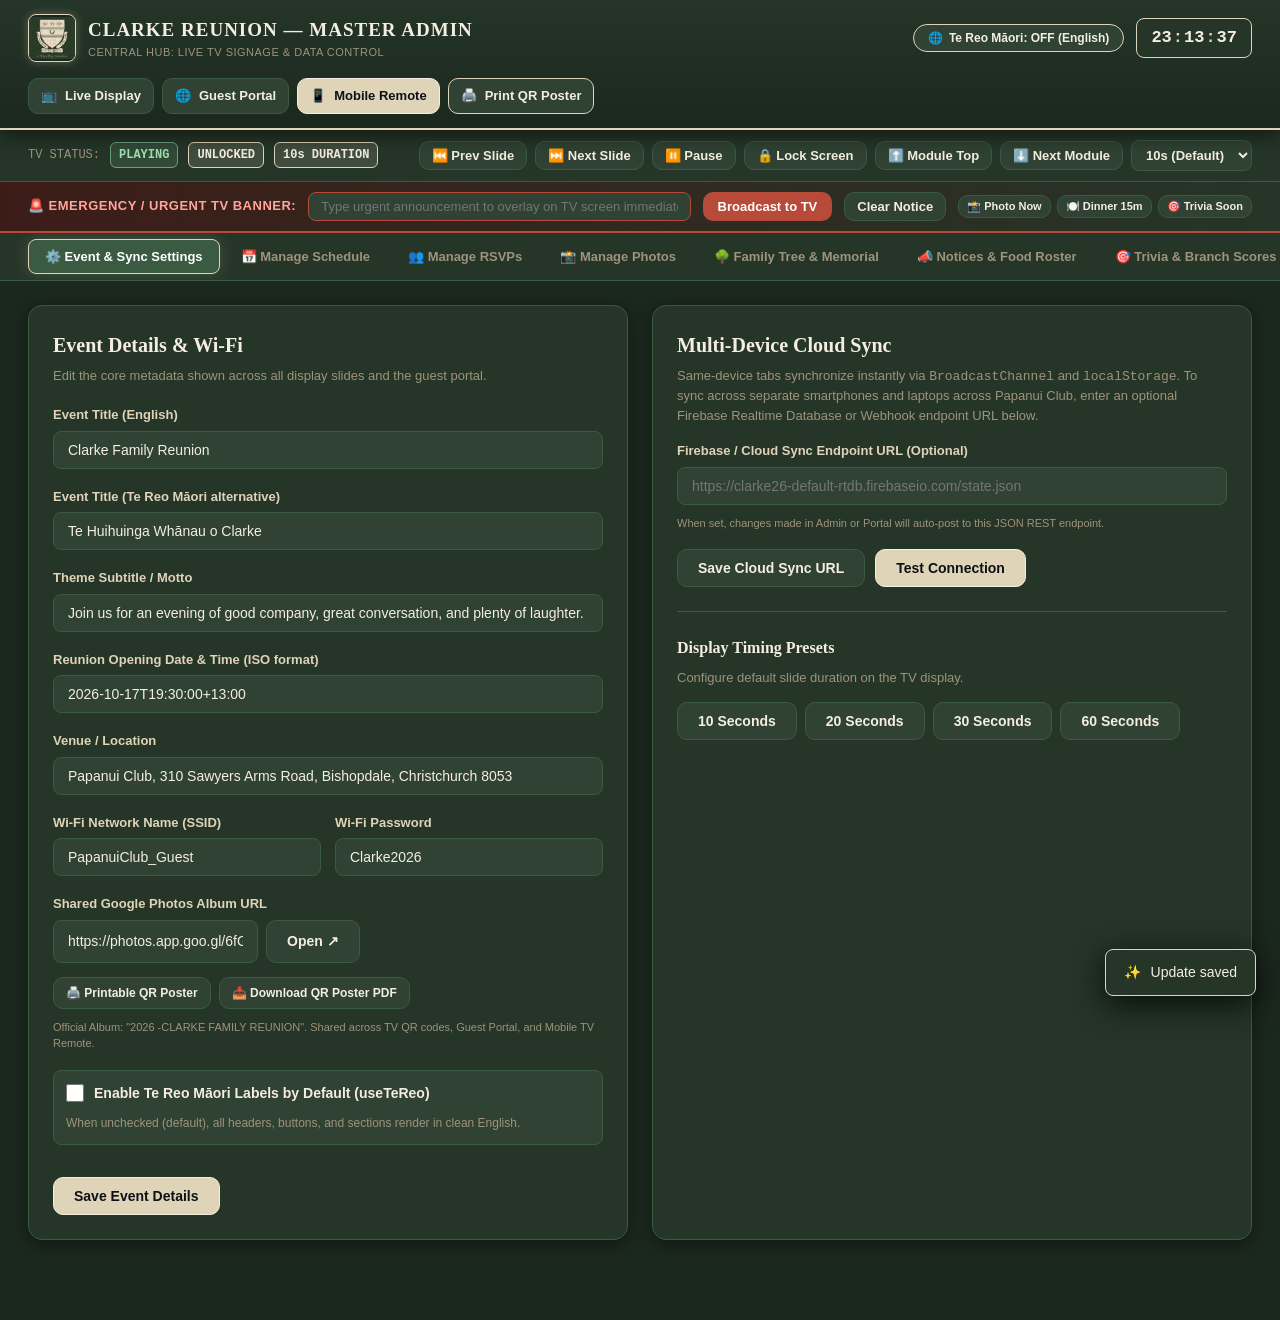
==== commit 7640065a: "feat(qr): integrate custom Clarke Google Photos QR code, A4 printable poster, and 300DPI graphics" ====
--- a/admin.html
+++ b/admin.html
@@ -384,6 +384,9 @@
         <a href="remote.html" target="_blank" class="btn btn-primary" style="padding: 7px 12px; font-size: 13px;" title="Open Smartphone Touch TV Remote">
           📱 <span id="lbl-btn-remote">Mobile Remote</span>
         </a>
+        <a href="qr-print.html" target="_blank" class="btn btn-secondary" style="padding: 7px 12px; font-size: 13px; border-color: var(--gold-primary);" title="Open Printable QR Code Poster">
+          🖨️ <span id="lbl-btn-qr-poster">Print QR Poster</span>
+        </a>
       </div>
     </div>
   </header>
@@ -510,6 +513,14 @@
                 <input type="url" id="setting-shared-album-url" class="form-control" placeholder="https://photos.app.goo.gl/..." value="https://photos.app.goo.gl/6fGko2NUqKfQp7866">
                 <a href="https://photos.app.goo.gl/6fGko2NUqKfQp7866" id="btn-admin-test-album" target="_blank" rel="noopener noreferrer" class="btn btn-secondary" style="white-space: nowrap; text-decoration: none; display: flex; align-items: center;">
                   Open ↗
+                </a>
+              </div>
+              <div style="display: flex; gap: 8px; margin-top: 8px; flex-wrap: wrap;">
+                <a href="qr-print.html" target="_blank" class="btn btn-secondary" style="font-size: 12px; padding: 6px 12px; text-decoration: none;">
+                  🖨️ Printable QR Poster
+                </a>
+                <a href="clarke_photos_qr_printable.pdf" download="Clarke_Photos_QR_Poster.pdf" class="btn btn-secondary" style="font-size: 12px; padding: 6px 12px; text-decoration: none;">
+                  📥 Download QR Poster PDF
                 </a>
               </div>
               <small style="color: var(--text-muted); font-size: 11px; margin-top: 4px; display: block;">Official Album: "2026 -CLARKE FAMILY REUNION". Shared across TV QR codes, Guest Portal, and Mobile TV Remote.</small>
@@ -669,7 +680,9 @@
       <div class="card" style="margin-bottom: 20px; background: rgba(37, 53, 40, 0.7); border: 1.5px solid var(--border-color);">
         <div style="display: flex; justify-content: space-between; align-items: center; flex-wrap: wrap; gap: 14px;">
           <div style="display: flex; gap: 14px; align-items: center;">
-            <span style="font-size: 28px;">📸</span>
+            <a href="clarke_qr.png" target="_blank" title="Click to view full-resolution Clarke QR code">
+              <img src="clarke_qr.png" alt="Clarke QR Code" style="width: 64px; height: 64px; object-fit: contain; border-radius: 8px; border: 2px solid var(--gold-primary); background: #ffffff; padding: 4px; display: block;">
+            </a>
             <div>
               <h3 style="font-family: 'Cinzel', Georgia, serif; color: var(--gold-bright); font-size: 16px; margin-bottom: 3px;">
                 Shared Google Photos Album: "2026 -CLARKE FAMILY REUNION"
@@ -679,12 +692,18 @@
               </p>
             </div>
           </div>
-          <div style="display: flex; gap: 8px;">
+          <div style="display: flex; gap: 8px; flex-wrap: wrap;">
             <a href="https://photos.app.goo.gl/6fGko2NUqKfQp7866" id="btn-admin-pane-photos-album" target="_blank" rel="noopener noreferrer" class="btn btn-primary" style="text-decoration: none; font-size: 12px; padding: 6px 12px;">
               🚀 Open Google Photos Album
             </a>
-            <a href="https://api.qrserver.com/v1/create-qr-code/?size=300x300&data=https%3A%2F%2Fphotos.app.goo.gl%2F6fGko2NUqKfQp7866" target="_blank" rel="noopener noreferrer" class="btn btn-secondary" style="text-decoration: none; font-size: 12px; padding: 6px 12px;">
-              📱 Test QR Code
+            <a href="clarke_qr.png" target="_blank" rel="noopener noreferrer" class="btn btn-secondary" style="text-decoration: none; font-size: 12px; padding: 6px 12px;">
+              📱 View Custom QR Code
+            </a>
+            <a href="qr-print.html" target="_blank" class="btn btn-secondary" style="text-decoration: none; font-size: 12px; padding: 6px 12px;">
+              🖨️ Printable QR Poster
+            </a>
+            <a href="clarke_photos_qr_printable.pdf" download="Clarke_Photos_QR_Poster.pdf" class="btn btn-secondary" style="text-decoration: none; font-size: 12px; padding: 6px 12px;">
+              📥 Download PDF
             </a>
           </div>
         </div>
@@ -1191,6 +1210,8 @@
         document.getElementById('lbl-btn-live').textContent = isMi ? "Tātari Ora" : "Live Display";
         document.getElementById('lbl-btn-portal').textContent = isMi ? "Kūaha Whānau" : "Guest Portal";
         document.getElementById('lbl-btn-remote').textContent = isMi ? "Mana Mamao" : "Mobile Remote";
+        var elBtnQr = document.getElementById('lbl-btn-qr-poster');
+        if (elBtnQr) elBtnQr.textContent = isMi ? "Tā QR Poster" : "Print QR Poster";
 
         // Admin Tab Labels
         document.getElementById('admin-tab-settings').textContent = t("⚙️ Event & Sync Settings", "⚙️ Tautuhinga & Tukutahi");
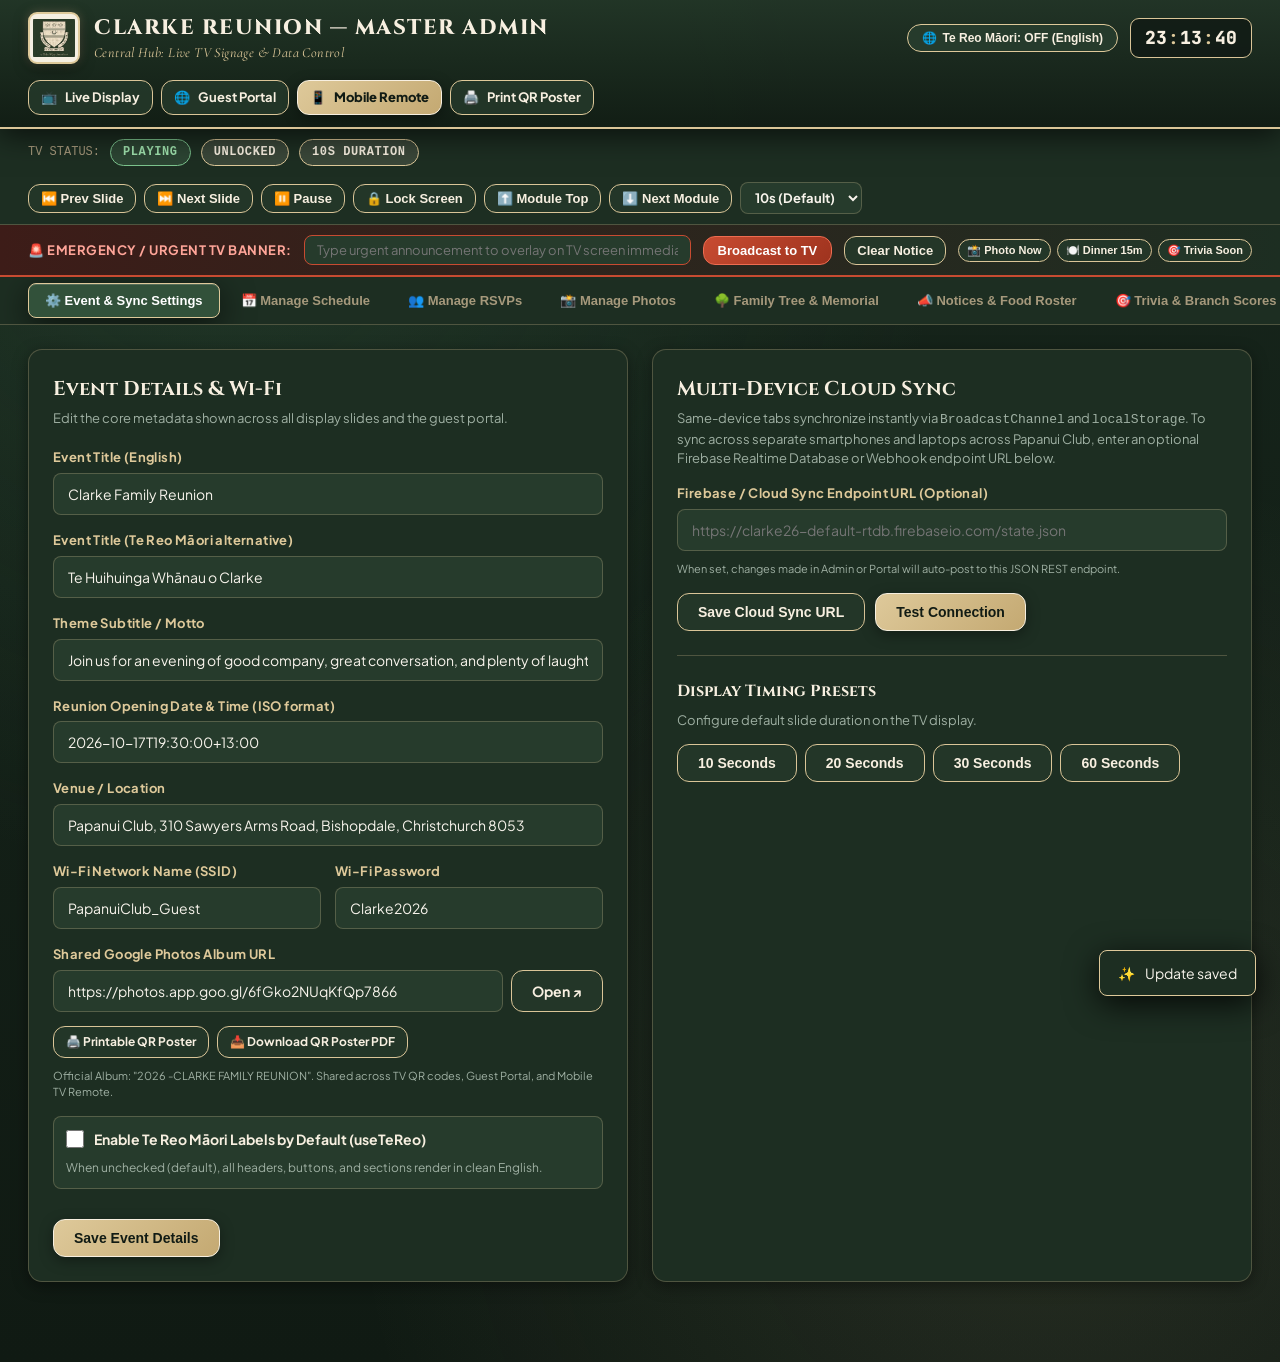
==== commit a1c3b16d: "Visual makeover: Luxury Somersetshire Estate Hunter Green & Burnished Gold typography, balanced 1080" ====
--- a/admin.html
+++ b/admin.html
@@ -6,49 +6,27 @@
   <title>Clarke Family Reunion — Master Admin Panel</title>
   <link rel="stylesheet" href="style.css">
   <style>
-    /* ==========================================================================
-       Master Admin — Hunter / Forest Green & Warm Parchment Palette
-       ========================================================================== */
-    :root {
-      --bg-deep: #1b281e;
-      --bg-surface: #253528;
-      --bg-elevated: #2f4233;
-      --bg-glass: rgba(37, 53, 40, 0.92);
-
-      --gold-primary: #dfd3b8;
-      --gold-bright: #f4eee1;
-      --gold-muted: #9e937b;
-      --border-gold: #dfd3b8;
-
-      --green-forest: #3b5a42;
-      --green-light: #6ca177;
-      --red-pohutukawa: #b84a39;
-
-      --text-primary: #f4eee1;
-      --text-secondary: #dfd3b8;
-      --text-muted: #9e937b;
-      --border-color: #3b5a42;
-      --shadow-gold: 0 0 16px rgba(223, 211, 184, 0.2);
-    }
-
     body {
-      background-color: var(--bg-deep);
+      background:
+        radial-gradient(circle at 18% 12%, rgba(59, 99, 70, 0.3) 0%, transparent 45%),
+        radial-gradient(circle at 82% 85%, rgba(222, 201, 154, 0.1) 0%, transparent 45%),
+        linear-gradient(180deg, #17261c 0%, #101a13 100%);
       color: var(--text-primary);
       min-height: 100vh;
       display: flex;
       flex-direction: column;
-      font-family: -apple-system, BlinkMacSystemFont, "Segoe UI", Roboto, Helvetica, Arial, sans-serif;
+      font-family: var(--font-family);
     }
 
     /* Admin Header */
     .admin-header {
-      background: linear-gradient(180deg, var(--bg-surface) 0%, var(--bg-deep) 100%);
-      border-bottom: 2px solid var(--gold-primary);
-      padding: 14px 28px;
+      background: linear-gradient(180deg, rgba(34, 53, 39, 0.98) 0%, rgba(18, 29, 21, 0.98) 100%);
+      border-bottom: 2px solid var(--border-gold);
+      padding: 12px 28px;
       position: sticky;
       top: 0;
       z-index: 100;
-      box-shadow: 0 4px 20px rgba(0, 0, 0, 0.6);
+      box-shadow: 0 6px 28px rgba(0, 0, 0, 0.65);
     }
 
     .admin-header-inner {
@@ -64,45 +42,48 @@
     .admin-brand {
       display: flex;
       align-items: center;
-      gap: 12px;
+      gap: 14px;
     }
 
     .admin-brand-crest {
-      width: 48px;
-      height: 48px;
+      width: 52px;
+      height: 52px;
+      padding: 3px;
       object-fit: contain;
-      border-radius: 8px;
-      border: 1px solid var(--gold-primary);
-      background: #1b281e;
-      box-shadow: 0 0 10px rgba(223, 211, 184, 0.3);
+      border-radius: 9px;
+      border: 2px solid var(--gold-primary);
+      background: #f5efe2;
+      box-shadow: 0 4px 14px rgba(0, 0, 0, 0.5), 0 0 10px var(--gold-glow);
       flex-shrink: 0;
     }
 
     .admin-brand-title {
-      font-family: "Cinzel", Georgia, serif, -apple-system, sans-serif;
-      font-size: 19px;
+      font-family: var(--font-heading);
+      font-size: 21px;
       font-weight: 800;
       color: var(--gold-bright);
-      letter-spacing: 1px;
+      letter-spacing: 1.5px;
+      text-transform: uppercase;
       white-space: nowrap;
     }
 
     .admin-brand-sub {
-      font-size: 11px;
-      color: var(--gold-muted);
-      text-transform: uppercase;
-      letter-spacing: 0.5px;
+      font-family: var(--font-serif);
+      font-size: 14px;
+      font-style: italic;
+      color: var(--gold-primary);
+      letter-spacing: 0.4px;
     }
 
     .admin-clock-box {
-      background: var(--bg-surface);
-      border: 1px solid var(--gold-primary);
-      border-radius: 8px;
+      background: rgba(17, 27, 20, 0.85);
+      border: 1.5px solid var(--border-gold);
+      border-radius: 9px;
       padding: 6px 14px;
-      font-size: 17px;
-      font-weight: 700;
-      font-family: ui-monospace, monospace;
-      color: var(--text-primary);
+      font-size: 18px;
+      font-weight: 800;
+      font-family: var(--font-mono);
+      color: var(--gold-bright);
       white-space: nowrap;
     }
 
--- a/style.css
+++ b/style.css
@@ -1,80 +1,121 @@
 /* ==========================================================================
-   Clarke Family Reunion 2026 — Shared Design System & 1080p Digital Signage
-   Theme: Official Chipley Somersetshire Heritage (Deep Forest Green & Warm Parchment)
+   Clarke Family Reunion 2026 — Luxury Heritage Design System & 1080p Signage
+   Theme: Clarkes of Chipley, Somersetshire (Estate Hunter Green & Burnished Parchment Gold)
    ========================================================================== */
 
+@import url('https://fonts.googleapis.com/css2?family=Cinzel+Decorative:wght@700;900&family=Cinzel:wght@600;700;800;900&family=Cormorant+Garamond:ital,wght@0,600;0,700;1,600;1,700&family=JetBrains+Mono:wght@600;700;800&family=Plus+Jakarta+Sans:wght@400;500;600;700;800&display=swap');
+
 :root {
-  /* Exact Invitation Deep Forest / Hunter Green & Parchment Palette */
-  --bg-deep: #1b281e;
-  --bg-surface: #253528;
-  --bg-elevated: #2f4233;
-  --bg-glass: rgba(37, 53, 40, 0.92);
-  
-  --bg-primary: #1b281e;
-  --bg-secondary: #253528;
-  --bg-tertiary: #2f4233;
-  --bg-card: rgba(37, 53, 40, 0.92);
-  --bg-card-hover: rgba(47, 66, 51, 0.96);
-  
-  --border-color: #3b5a42;
-  --border-gold: #dfd3b8;
-  --border-subtle: rgba(223, 211, 184, 0.28);
-
-  --gold-primary: #dfd3b8; /* Warm Parchment / Somerset Cream */
-  --gold-bright: #f4eee1;  /* High-contrast bright cream */
-  --gold-light: #f4eee1;
-  --gold-muted: #9e937b;
-  --gold-dark: #7a7059;
-  --gold-glow: rgba(223, 211, 184, 0.35);
-
-  --green-forest: #3b5a42;
-  --green-light: #6ca177;
-  --green-dark: #1b281e;
-  --green-primary: #3b5a42;
-  --green-glow: rgba(108, 161, 119, 0.35);
-
-  --red-pohutukawa: #b84a39;
-  --red-primary: #b84a39;
-  --red-light: #d45b48;
-  --red-dark: #802e21;
-  --red-glow: rgba(184, 74, 57, 0.35);
-
-  --blue-primary: #4a7c9b;
-  --blue-glow: rgba(74, 124, 155, 0.35);
-
-  --text-primary: #f4eee1;
-  --text-secondary: #dfd3b8;
-  --text-muted: #9e937b;
-  --text-gold: #f4eee1;
-
-  /* Typography */
-  --font-family: -apple-system, BlinkMacSystemFont, "Segoe UI", "Noto Sans", Helvetica, Arial, sans-serif, "Apple Color Emoji", "Segoe UI Emoji";
-  --font-heading: "Cinzel", Georgia, serif, -apple-system, BlinkMacSystemFont, "Segoe UI", sans-serif;
-  --font-mono: ui-monospace, SFMono-Regular, "SF Mono", Menlo, Consolas, "Liberation Mono", monospace;
-
-  /* Elevation */
-  --shadow-sm: 0 2px 8px rgba(0, 0, 0, 0.4);
-  --shadow-md: 0 4px 16px rgba(0, 0, 0, 0.5);
-  --shadow-lg: 0 8px 32px rgba(0, 0, 0, 0.7);
-  --shadow-gold: 0 0 20px rgba(223, 211, 184, 0.22);
-  --shadow-red: 0 0 20px rgba(184, 74, 57, 0.3);
-
-  /* Radius */
-  --radius-sm: 6px;
-  --radius-md: 10px;
-  --radius-lg: 16px;
+  /* Authentic Somersetshire Estate Hunter Green & Burnished Gold Palette */
+  --bg-deep: #111b14;
+  --bg-primary: #152219;
+  --bg-surface: #1d2e22;
+  --bg-secondary: #1d2e22;
+  --bg-elevated: #263b2c;
+  --bg-tertiary: #2c4433;
+  --bg-glass: rgba(26, 42, 31, 0.92);
+  --bg-card: linear-gradient(155deg, rgba(35, 54, 40, 0.95) 0%, rgba(21, 34, 25, 0.97) 100%);
+  --bg-card-solid: #1e3023;
+  --bg-card-hover: rgba(45, 69, 51, 0.98);
+
+  /* Borders & Heritage Filigree */
+  --border-color: rgba(218, 197, 152, 0.26);
+  --border-gold: #dac598;
+  --border-gold-bright: #f0e2c4;
+  --border-subtle: rgba(218, 197, 152, 0.16);
+
+  /* Somerset Parchment & Burnished Gold Accents */
+  --gold-primary: #dec99a;
+  --gold-bright: #f7efe0;
+  --gold-light: #efe2c6;
+  --gold-rich: #d4af37;
+  --gold-muted: #a6997c;
+  --gold-dark: #7d6f52;
+  --gold-glow: rgba(222, 201, 154, 0.32);
+
+  /* Botanical & Emerald Highlights */
+  --green-forest: #32513a;
+  --green-primary: #3b6346;
+  --green-light: #7cc48e;
+  --green-dark: #111b14;
+  --green-glow: rgba(124, 196, 142, 0.3);
+
+  /* Crimson Seal & Accent */
+  --red-pohutukawa: #c84b31;
+  --red-primary: #c84b31;
+  --red-light: #ee6c51;
+  --red-dark: #7d2616;
+  --red-glow: rgba(200, 75, 49, 0.35);
+
+  --blue-primary: #5b9bd5;
+  --blue-glow: rgba(91, 155, 213, 0.3);
+
+  /* Typography Colors */
+  --text-primary: #f8f4ec;
+  --text-secondary: #dfd2b5;
+  --text-muted: #9fb0a3;
+  --text-gold: #f5e7c6;
+
+  /* Font Stacks */
+  --font-family: 'Plus Jakarta Sans', -apple-system, BlinkMacSystemFont, "Segoe UI", Roboto, sans-serif;
+  --font-heading: 'Cinzel', Georgia, serif;
+  --font-serif: 'Cormorant Garamond', Georgia, serif;
+  --font-mono: 'JetBrains Mono', ui-monospace, SFMono-Regular, Menlo, Consolas, monospace;
+
+  /* Elevation & Luxury Shadows */
+  --shadow-sm: 0 4px 14px rgba(0, 0, 0, 0.45);
+  --shadow-md: 0 8px 28px rgba(0, 0, 0, 0.55);
+  --shadow-lg: 0 16px 48px rgba(0, 0, 0, 0.72);
+  --shadow-gold: 0 8px 32px rgba(0, 0, 0, 0.6), inset 0 1px 0 rgba(247, 239, 224, 0.18);
+  --shadow-red: 0 0 24px rgba(200, 75, 49, 0.35);
+
+  /* Corner Radii */
+  --radius-sm: 8px;
+  --radius-md: 12px;
+  --radius-lg: 18px;
   --radius-full: 9999px;
 }
 
-/* Ornamental Diamond Divider matching Invitation (── ◆ ──) */
+/* Base Reset */
+*, *::before, *::after {
+  box-sizing: border-box;
+  margin: 0;
+  padding: 0;
+}
+
+html, body {
+  background-color: var(--bg-deep);
+  color: var(--text-primary);
+  font-family: var(--font-family);
+  -webkit-font-smoothing: antialiased;
+  -moz-osx-font-smoothing: grayscale;
+  line-height: 1.45;
+}
+
+/* ==========================================================================
+   Mandatory Blinking Clock Colon Rule
+   ========================================================================== */
+.blink-colon {
+  display: inline-block;
+  animation: colonBlink 1s step-start infinite;
+  color: var(--gold-primary);
+  font-weight: 800;
+  padding: 0 1px;
+}
+
+@keyframes colonBlink {
+  0%, 100% { opacity: 1; }
+  50% { opacity: 0.12; }
+}
+
+/* Ornamental Diamond Divider matching Invitation (──── ◆ ────) */
 .diamond-divider {
   display: flex;
   align-items: center;
   justify-content: center;
-  gap: 16px;
-  margin: 10px 0;
-  color: var(--gold-muted);
-  font-size: 13px;
+  gap: 18px;
+  margin: 12px 0;
+  color: var(--gold-primary);
   width: 100%;
 }
 
@@ -83,92 +124,18 @@
   content: "";
   flex: 1;
   height: 1px;
-  background: linear-gradient(90deg, transparent, var(--gold-muted), transparent);
+  background: linear-gradient(90deg, transparent 0%, rgba(222, 201, 154, 0.75) 50%, transparent 100%);
 }
 
 .diamond-symbol {
   color: var(--gold-primary);
-  font-size: 12px;
-  letter-spacing: 2px;
-}
-
-/* TV Language Toggle Button */
-.tv-lang-btn {
-  display: inline-flex;
-  align-items: center;
-  gap: 6px;
-  padding: 6px 14px;
-  border-radius: var(--radius-full);
-  font-size: 12px;
-  font-weight: 700;
-  letter-spacing: 0.5px;
-  background: rgba(59, 90, 66, 0.45);
-  border: 1px solid var(--border-gold);
-  color: var(--gold-bright);
-  cursor: pointer;
-  transition: all 0.2s ease;
-  white-space: nowrap;
-  user-select: none;
-}
-
-.tv-lang-btn:hover {
-  background: rgba(108, 161, 119, 0.35);
-  border-color: var(--gold-bright);
-  box-shadow: 0 0 10px rgba(223, 211, 184, 0.25);
-}
-
-.tv-lang-btn.active {
-  background: var(--gold-primary);
-  color: var(--bg-deep);
-  border-color: var(--gold-bright);
-}
-
-.tv-brand-crest img {
-  width: 100%;
-  height: 100%;
-  object-fit: contain;
-  border-radius: 4px;
-  display: block;
-}
-
-/* Base Reset & Box Sizing */
-*, *::before, *::after {
-  box-sizing: border-box;
-  margin: 0;
-  padding: 0;
-}
-
-html, body {
-  background-color: var(--bg-primary);
-  color: var(--text-primary);
-  font-family: var(--font-family);
-  -webkit-font-smoothing: antialiased;
-  -moz-osx-font-smoothing: grayscale;
-  line-height: 1.5;
+  font-size: 14px;
+  letter-spacing: 3px;
+  text-shadow: 0 0 10px var(--gold-glow);
 }
 
 /* ==========================================================================
-   Blinking Clock Colon Rule (Mandatory across all clocks)
-   ========================================================================== */
-.blink-colon {
-  display: inline-block;
-  animation: colonBlink 1s step-start infinite;
-  color: var(--gold-primary);
-  font-weight: 700;
-  padding: 0 1px;
-}
-
-@keyframes colonBlink {
-  0%, 100% {
-    opacity: 1;
-  }
-  50% {
-    opacity: 0.15;
-  }
-}
-
-/* ==========================================================================
-   1080p Digital Signage TV Display Layout (Strict 1920x1080, No Overspill)
+   1080p Digital Signage TV Display Layout (Strict 1920x1080, Zero Overspill)
    ========================================================================== */
 body.tv-body {
   width: 100vw;
@@ -177,7 +144,10 @@
   max-height: 1080px;
   margin: 0 auto;
   overflow: hidden;
-  background-color: var(--bg-primary);
+  background:
+    radial-gradient(circle at 18% 18%, rgba(59, 99, 70, 0.35) 0%, transparent 45%),
+    radial-gradient(circle at 82% 80%, rgba(212, 175, 55, 0.12) 0%, transparent 45%),
+    linear-gradient(180deg, #18271d 0%, #101a13 100%);
   color: var(--text-primary);
   display: flex;
   flex-direction: column;
@@ -185,140 +155,190 @@
   position: relative;
 }
 
-/* TV Header */
+/* TV Header Bar (94px) */
 .tv-header {
-  height: 88px;
-  min-height: 88px;
-  max-height: 88px;
-  background: linear-gradient(180deg, var(--bg-surface) 0%, var(--bg-deep) 100%);
-  border-bottom: 2px solid var(--gold-primary);
-  box-shadow: var(--shadow-md);
+  height: 94px;
+  min-height: 94px;
+  max-height: 94px;
+  background: linear-gradient(180deg, rgba(34, 53, 39, 0.98) 0%, rgba(19, 31, 22, 0.98) 100%);
+  border-bottom: 2px solid var(--border-gold);
+  box-shadow: 0 6px 28px rgba(0, 0, 0, 0.65);
   display: flex;
   align-items: center;
   justify-content: space-between;
-  padding: 0 28px;
+  padding: 0 32px;
   z-index: 50;
   flex-shrink: 0;
+  gap: 20px;
 }
 
 .tv-brand {
   display: flex;
   align-items: center;
-  gap: 16px;
+  gap: 18px;
   flex-shrink: 0;
-  max-width: 38%;
+  min-width: 0;
+  max-width: 39%;
 }
 
 .tv-brand-crest {
-  width: 54px;
-  height: 54px;
-  filter: drop-shadow(0 0 8px var(--gold-glow));
+  width: 66px;
+  height: 66px;
+  padding: 4px;
+  background: #f5efe2;
+  border: 2px solid var(--gold-primary);
+  border-radius: 10px;
+  box-shadow: 0 4px 14px rgba(0, 0, 0, 0.55), 0 0 12px var(--gold-glow);
   flex-shrink: 0;
+  display: flex;
+  align-items: center;
+  justify-content: center;
+}
+
+.tv-brand-crest img {
+  width: 100%;
+  height: 100%;
+  object-fit: contain;
+  border-radius: 6px;
+  display: block;
 }
 
 .tv-brand-text {
   display: flex;
   flex-direction: column;
+  min-width: 0;
   overflow: hidden;
 }
 
 .tv-brand-title {
   font-family: var(--font-heading);
-  font-size: 24px;
-  font-weight: 800;
-  letter-spacing: 1.5px;
-  color: var(--gold-primary);
+  font-size: 27px;
+  font-weight: 800;
+  letter-spacing: 2px;
+  color: var(--gold-bright);
   white-space: nowrap;
   overflow: hidden;
   text-overflow: ellipsis;
   text-transform: uppercase;
+  text-shadow: 0 2px 8px rgba(0, 0, 0, 0.6);
 }
 
 .tv-brand-subtitle {
-  font-size: 13px;
-  color: var(--text-secondary);
+  font-family: var(--font-serif);
+  font-size: 16px;
+  font-weight: 600;
+  color: var(--gold-primary);
   white-space: nowrap;
   overflow: hidden;
   text-overflow: ellipsis;
   font-style: italic;
-  letter-spacing: 0.3px;
-}
-
-/* Center Countdown */
+  letter-spacing: 0.4px;
+}
+
+/* Center Countdown Badge */
 .tv-header-center {
   display: flex;
   align-items: center;
   justify-content: center;
-  flex-grow: 1;
-  padding: 0 16px;
+  flex: 1 1 auto;
+  min-width: 0;
 }
 
 .tv-countdown-badge {
   display: inline-flex;
   align-items: center;
-  gap: 12px;
-  background: rgba(33, 38, 45, 0.85);
-  border: 1px solid var(--border-gold);
+  gap: 14px;
+  background: linear-gradient(135deg, rgba(44, 68, 51, 0.95) 0%, rgba(23, 37, 27, 0.98) 100%);
+  border: 1.5px solid var(--border-gold);
   border-radius: var(--radius-full);
-  padding: 6px 20px;
-  box-shadow: 0 0 15px rgba(212, 175, 55, 0.15);
-  white-space: nowrap;
-  overflow: hidden;
-  text-overflow: ellipsis;
+  padding: 9px 26px;
+  box-shadow: inset 0 1px 0 rgba(255, 255, 255, 0.15), 0 4px 18px rgba(0, 0, 0, 0.5);
+  white-space: nowrap;
 }
 
 .tv-countdown-label {
-  font-size: 12px;
-  font-weight: 700;
-  letter-spacing: 1.2px;
+  font-size: 13px;
+  font-weight: 800;
+  letter-spacing: 1.5px;
   text-transform: uppercase;
-  color: var(--gold-light);
+  color: var(--gold-primary);
   white-space: nowrap;
 }
 
 .tv-countdown-digits {
   font-family: var(--font-mono);
-  font-size: 20px;
-  font-weight: 800;
-  color: var(--text-primary);
+  font-size: 22px;
+  font-weight: 800;
+  color: var(--gold-bright);
   letter-spacing: 1px;
   white-space: nowrap;
 }
 
-/* TV Header Right */
+/* TV Header Right Controls & Clock */
 .tv-header-right {
   display: flex;
   align-items: center;
-  gap: 18px;
+  gap: 14px;
   flex-shrink: 0;
 }
 
-.tv-status-pill {
+.tv-lang-btn {
   display: inline-flex;
   align-items: center;
   gap: 8px;
-  padding: 6px 14px;
+  padding: 8px 16px;
   border-radius: var(--radius-full);
   font-size: 13px;
   font-weight: 700;
   letter-spacing: 0.5px;
+  background: rgba(44, 68, 51, 0.75);
+  border: 1px solid var(--border-gold);
+  color: var(--gold-bright);
+  cursor: pointer;
+  transition: all 0.2s ease;
+  white-space: nowrap;
+  user-select: none;
+  box-shadow: var(--shadow-sm);
+}
+
+.tv-lang-btn:hover {
+  background: rgba(59, 99, 70, 0.9);
+  border-color: var(--gold-bright);
+  transform: translateY(-1px);
+}
+
+.tv-lang-btn.active {
+  background: var(--gold-primary);
+  color: var(--bg-deep);
+  border-color: var(--gold-bright);
+}
+
+.tv-status-pill {
+  display: inline-flex;
+  align-items: center;
+  gap: 8px;
+  padding: 8px 16px;
+  border-radius: var(--radius-full);
+  font-size: 14px;
+  font-weight: 800;
+  letter-spacing: 0.8px;
   text-transform: uppercase;
-  background: rgba(31, 111, 80, 0.25);
-  border: 1px solid var(--green-primary);
+  background: rgba(59, 99, 70, 0.45);
+  border: 1px solid var(--green-light);
   color: var(--green-light);
   white-space: nowrap;
 }
 
 .tv-status-pill.status-paused {
-  background: rgba(201, 59, 43, 0.25);
-  border-color: var(--red-primary);
-  color: var(--red-light);
+  background: rgba(200, 75, 49, 0.3);
+  border-color: var(--red-light);
+  color: #ff9e8a;
 }
 
 .tv-status-pill.status-locked {
-  background: rgba(212, 175, 55, 0.25);
+  background: rgba(212, 175, 55, 0.3);
   border-color: var(--gold-primary);
-  color: var(--gold-light);
+  color: var(--gold-bright);
 }
 
 .tv-live-clock-box {
@@ -326,59 +346,61 @@
   flex-direction: column;
   align-items: flex-end;
   justify-content: center;
+  background: rgba(17, 27, 20, 0.75);
+  border: 1px solid var(--border-color);
+  border-radius: 10px;
+  padding: 6px 14px;
 }
 
 .tv-live-clock {
   font-family: var(--font-mono);
-  font-size: 24px;
-  font-weight: 800;
-  color: var(--text-primary);
+  font-size: 26px;
+  font-weight: 800;
+  color: var(--gold-bright);
   letter-spacing: 1.5px;
   white-space: nowrap;
+  line-height: 1.1;
 }
 
 .tv-live-date {
   font-size: 12px;
-  color: var(--text-muted);
-  white-space: nowrap;
-  letter-spacing: 0.3px;
-}
-
-/* Emergency Alert Overlay Banner */
+  font-weight: 600;
+  color: var(--gold-primary);
+  white-space: nowrap;
+  letter-spacing: 0.4px;
+}
+
+/* Emergency Broadcast Banner */
 .emergency-banner {
-  background: linear-gradient(90deg, #b31412 0%, #e53935 50%, #b31412 100%);
+  background: linear-gradient(90deg, #8f1d14 0%, #c8372d 50%, #8f1d14 100%);
   color: #ffffff;
-  padding: 10px 24px;
-  font-weight: 800;
-  font-size: 18px;
+  padding: 10px 28px;
+  font-weight: 800;
+  font-size: 20px;
   letter-spacing: 1px;
   text-align: center;
-  border-bottom: 2px solid #ffcdd2;
-  box-shadow: 0 4px 20px rgba(229, 57, 53, 0.6);
+  border-bottom: 2px solid var(--gold-bright);
+  box-shadow: 0 6px 24px rgba(200, 55, 45, 0.65);
   z-index: 1000;
   display: none;
   white-space: nowrap;
   overflow: hidden;
   text-overflow: ellipsis;
-  animation: emergencyPulse 2s infinite ease-in-out;
-}
-
-@keyframes emergencyPulse {
-  0%, 100% { opacity: 1; transform: scale(1); }
-  50% { opacity: 0.92; transform: scale(1.002); }
 }
 
 /* ==========================================================================
-   TV Display Stage & Slide Architecture (Fill Remaining Viewport Height)
+   TV Display Stage & Slide Container (1080 - 94 - 52 - 32 = 902px)
    ========================================================================== */
 .tv-stage {
   flex: 1 1 auto;
   position: relative;
   overflow: hidden;
   width: 100%;
-  height: calc(100vh - 88px - 50px - 32px); /* 1080 - header(88) - footer(50) - bar(32) */
+  height: calc(100vh - 94px - 52px - 32px);
   box-sizing: border-box;
-  background: radial-gradient(circle at 50% 25%, var(--bg-surface) 0%, var(--bg-deep) 80%);
+  background:
+    radial-gradient(ellipse at 50% 0%, rgba(59, 99, 70, 0.28) 0%, transparent 70%),
+    radial-gradient(circle at 50% 50%, #1d2e22 0%, #121d15 100%);
 }
 
 .tv-slide {
@@ -387,11 +409,11 @@
   left: 0;
   width: 100%;
   height: 100%;
-  padding: 24px 32px;
+  padding: 22px 36px 24px 36px;
   display: none;
   opacity: 0;
-  transform: scale(0.99);
-  transition: opacity 0.4s ease-out, transform 0.4s ease-out;
+  transform: translateY(6px) scale(0.995);
+  transition: opacity 0.45s cubic-bezier(0.16, 1, 0.3, 1), transform 0.45s cubic-bezier(0.16, 1, 0.3, 1);
   box-sizing: border-box;
   overflow: hidden;
 }
@@ -400,7 +422,7 @@
   display: flex;
   flex-direction: column;
   opacity: 1;
-  transform: scale(1);
+  transform: translateY(0) scale(1);
 }
 
 /* Slide Header Sub-Bar */
@@ -408,248 +430,306 @@
   display: flex;
   align-items: center;
   justify-content: space-between;
-  margin-bottom: 20px;
+  margin-bottom: 18px;
   padding-bottom: 12px;
-  border-bottom: 1px solid var(--border-color);
+  border-bottom: 1px solid rgba(222, 201, 154, 0.32);
   flex-shrink: 0;
 }
 
 .slide-module-title {
   display: flex;
   align-items: center;
-  gap: 12px;
+  gap: 14px;
+  min-width: 0;
 }
 
 .slide-badge {
-  background: rgba(212, 175, 55, 0.15);
-  border: 1px solid var(--gold-primary);
-  color: var(--gold-light);
+  background: linear-gradient(135deg, var(--gold-primary) 0%, #c4a972 100%);
+  color: #111b14;
   font-size: 13px;
-  font-weight: 700;
-  padding: 4px 12px;
+  font-weight: 800;
+  padding: 5px 14px;
   border-radius: var(--radius-full);
   text-transform: uppercase;
-  letter-spacing: 1px;
-  white-space: nowrap;
+  letter-spacing: 1.2px;
+  white-space: nowrap;
+  box-shadow: 0 2px 10px rgba(222, 201, 154, 0.3);
 }
 
 .slide-title-text {
   font-family: var(--font-heading);
-  font-size: 26px;
-  font-weight: 700;
-  color: var(--text-primary);
-  letter-spacing: 0.5px;
+  font-size: 30px;
+  font-weight: 800;
+  color: var(--gold-bright);
+  letter-spacing: 1px;
   white-space: nowrap;
   overflow: hidden;
   text-overflow: ellipsis;
+  text-shadow: 0 2px 10px rgba(0, 0, 0, 0.5);
 }
 
 .slide-pagination-pill {
   font-size: 14px;
-  font-weight: 600;
-  color: var(--text-muted);
-  background: var(--bg-secondary);
-  border: 1px solid var(--border-color);
-  padding: 4px 14px;
+  font-weight: 700;
+  color: var(--gold-primary);
+  background: rgba(30, 48, 35, 0.9);
+  border: 1px solid var(--border-gold);
+  padding: 6px 18px;
   border-radius: var(--radius-full);
   white-space: nowrap;
+  letter-spacing: 0.5px;
 }
 
 /* ==========================================================================
-   TV Slides Specific Styles
+   Module 0, Slide 0: Luxury Heritage Welcome & Official Invitation Hero
    ========================================================================== */
-
-/* Module 0: Hero Welcome Slide */
 .hero-welcome-container {
   display: grid;
-  grid-template-columns: 1.15fr 0.85fr;
-  gap: 28px;
-  height: 100%;
+  grid-template-columns: 1.22fr 0.78fr;
+  gap: 26px;
+  flex: 1;
+  min-height: 0;
   align-items: stretch;
 }
 
 .hero-card-main {
-  background: linear-gradient(135deg, rgba(37, 53, 40, 0.95), rgba(27, 40, 30, 0.95));
-  border: 1px solid var(--border-gold);
+  background:
+    radial-gradient(circle at 50% 15%, rgba(222, 201, 154, 0.12) 0%, transparent 60%),
+    linear-gradient(160deg, rgba(36, 56, 42, 0.96) 0%, rgba(20, 33, 24, 0.98) 100%);
+  border: 2px solid var(--border-gold);
   border-radius: var(--radius-lg);
-  padding: 32px 36px;
+  padding: 28px 36px;
   display: flex;
   flex-direction: column;
   justify-content: space-between;
   box-shadow: var(--shadow-gold);
   position: relative;
   overflow: hidden;
-}
-
-.hero-card-main::before {
+  min-width: 0;
+}
+
+/* Inner ornamental frame line */
+.hero-card-main::after {
   content: "";
   position: absolute;
-  top: -50px;
-  right: -50px;
-  width: 200px;
-  height: 200px;
-  background: radial-gradient(circle, var(--gold-glow) 0%, transparent 70%);
+  inset: 8px;
+  border: 1px solid rgba(222, 201, 154, 0.22);
+  border-radius: 12px;
   pointer-events: none;
 }
 
 .hero-motto {
   display: inline-block;
-  color: var(--gold-light);
+  font-family: var(--font-serif);
+  font-style: italic;
+  color: var(--gold-primary);
   font-weight: 700;
-  font-size: 15px;
-  letter-spacing: 2px;
-  text-transform: uppercase;
-  margin-bottom: 12px;
+  font-size: 22px;
+  letter-spacing: 1.5px;
+  margin-bottom: 6px;
 }
 
 .hero-headline {
   font-family: var(--font-heading);
-  font-size: 44px;
-  line-height: 1.15;
-  color: #ffffff;
+  font-size: 52px;
+  line-height: 1.1;
+  color: var(--gold-bright);
   font-weight: 900;
-  margin-bottom: 16px;
-  text-shadow: 0 2px 10px rgba(0, 0, 0, 0.5);
+  letter-spacing: 2px;
+  margin-bottom: 8px;
+  text-shadow: 0 4px 18px rgba(0, 0, 0, 0.65);
   white-space: nowrap;
   overflow: hidden;
   text-overflow: ellipsis;
 }
 
 .hero-desc {
-  font-size: 20px;
-  color: var(--text-secondary);
-  line-height: 1.5;
-  margin-bottom: 28px;
-  max-width: 95%;
+  font-family: var(--font-serif);
+  font-size: 27px;
+  font-weight: 600;
+  color: var(--text-primary);
+  line-height: 1.35;
+  margin: 10px 0 16px 0;
 }
 
 .hero-details-row {
   display: grid;
-  grid-template-columns: repeat(3, 1fr);
-  gap: 16px;
+  grid-template-columns: repeat(3, minmax(0, 1fr));
+  gap: 14px;
   margin-top: auto;
+  width: 100%;
+  z-index: 2;
 }
 
 .hero-detail-item {
-  background: rgba(33, 38, 45, 0.7);
-  border: 1px solid var(--border-color);
+  background: linear-gradient(145deg, rgba(25, 41, 30, 0.95) 0%, rgba(17, 28, 20, 0.98) 100%);
+  border: 1px solid var(--border-gold);
+  border-top: 3px solid var(--gold-primary);
   border-radius: var(--radius-md);
-  padding: 16px;
-  display: flex;
-  flex-direction: column;
-  gap: 4px;
+  padding: 14px 16px;
+  display: flex;
+  flex-direction: column;
+  gap: 5px;
+  min-width: 0;
+  box-shadow: var(--shadow-sm);
 }
 
 .hero-detail-label {
   font-size: 12px;
   color: var(--gold-primary);
   text-transform: uppercase;
-  font-weight: 700;
-  letter-spacing: 1px;
-  white-space: nowrap;
+  font-weight: 800;
+  letter-spacing: 1.2px;
+  white-space: nowrap;
+  overflow: hidden;
+  text-overflow: ellipsis;
 }
 
 .hero-detail-val {
   font-size: 16px;
-  font-weight: 600;
-  color: var(--text-primary);
+  font-weight: 700;
+  color: var(--gold-bright);
   white-space: nowrap;
   overflow: hidden;
   text-overflow: ellipsis;
 }
 
-/* Side Card: WiFi & Quick Venue Guide */
+/* Right Side Column on Hero Slide */
 .hero-side-column {
   display: flex;
   flex-direction: column;
-  gap: 20px;
+  gap: 16px;
   height: 100%;
+  min-width: 0;
+  min-height: 0;
+}
+
+/* Invitation & QR Showcase Card */
+.hero-invitation-card {
+  display: flex;
+  align-items: center;
+  justify-content: space-between;
+  gap: 16px;
+  background: linear-gradient(145deg, rgba(36, 56, 42, 0.96) 0%, rgba(21, 34, 25, 0.98) 100%);
+  border: 2px solid var(--border-gold);
+  border-radius: var(--radius-lg);
+  padding: 16px 20px;
+  box-shadow: var(--shadow-gold);
+  flex-shrink: 0;
+}
+
+.hero-invitation-thumb {
+  width: 105px;
+  height: 145px;
+  object-fit: cover;
+  border-radius: var(--radius-sm);
+  border: 2px solid var(--gold-primary);
+  box-shadow: 0 6px 18px rgba(0, 0, 0, 0.65);
+  flex-shrink: 0;
+}
+
+.hero-invitation-details {
+  display: flex;
+  flex-direction: column;
+  gap: 6px;
+  min-width: 0;
+  flex: 1;
 }
 
 .hero-wifi-card {
-  background: linear-gradient(135deg, rgba(31, 111, 80, 0.25), rgba(22, 27, 34, 0.9));
-  border: 1px solid var(--green-primary);
+  background: linear-gradient(145deg, rgba(38, 62, 45, 0.92) 0%, rgba(22, 36, 26, 0.96) 100%);
+  border: 1.5px solid var(--border-gold);
   border-radius: var(--radius-lg);
-  padding: 24px;
-  display: flex;
-  flex-direction: column;
+  padding: 16px 22px;
+  display: flex;
+  flex-direction: column;
+  gap: 10px;
+  box-shadow: var(--shadow-sm);
+  flex-shrink: 0;
+}
+
+.wifi-header {
+  display: flex;
+  align-items: center;
   gap: 14px;
-  box-shadow: var(--shadow-sm);
-}
-
-.wifi-header {
-  display: flex;
-  align-items: center;
-  gap: 12px;
 }
 
 .wifi-icon-box {
   width: 44px;
   height: 44px;
-  background: var(--green-primary);
+  background: linear-gradient(135deg, var(--gold-primary), #b89758);
   border-radius: var(--radius-md);
   display: flex;
   align-items: center;
   justify-content: center;
   font-size: 20px;
-  color: #fff;
+  color: #111b14;
+  font-weight: 900;
   flex-shrink: 0;
 }
 
 .wifi-title {
+  font-family: var(--font-heading);
   font-size: 18px;
+  font-weight: 800;
+  color: var(--gold-bright);
+  white-space: nowrap;
+}
+
+.wifi-subtitle {
+  font-size: 13px;
+  color: var(--text-secondary);
+  white-space: nowrap;
+}
+
+.wifi-cred-box {
+  background: rgba(17, 27, 20, 0.88);
+  border: 1px solid var(--border-gold);
+  border-radius: var(--radius-md);
+  padding: 10px 16px;
+  display: flex;
+  justify-content: space-between;
+  align-items: center;
+  gap: 16px;
+}
+
+.wifi-cred-row {
+  display: flex;
+  align-items: center;
+  gap: 8px;
+  font-size: 14px;
+  white-space: nowrap;
+}
+
+.wifi-cred-label {
+  color: var(--gold-primary);
   font-weight: 700;
-  color: #ffffff;
-  white-space: nowrap;
-}
-
-.wifi-subtitle {
+  text-transform: uppercase;
   font-size: 12px;
-  color: var(--text-secondary);
-  white-space: nowrap;
-}
-
-.wifi-cred-box {
-  background: rgba(13, 17, 23, 0.8);
-  border: 1px dashed var(--green-light);
-  border-radius: var(--radius-md);
-  padding: 14px 18px;
-  display: flex;
-  flex-direction: column;
-  gap: 8px;
-}
-
-.wifi-cred-row {
-  display: flex;
-  justify-content: space-between;
-  align-items: center;
-  font-size: 14px;
-}
-
-.wifi-cred-label {
-  color: var(--text-muted);
-  font-weight: 600;
+  letter-spacing: 0.8px;
 }
 
 .wifi-cred-val {
   font-family: var(--font-mono);
-  font-weight: 700;
-  color: var(--gold-light);
-  font-size: 15px;
+  font-weight: 800;
+  color: var(--gold-bright);
+  font-size: 16px;
 }
 
 /* Countdown Card in Hero Side */
 .hero-countdown-card {
   flex: 1;
-  background: var(--bg-secondary);
-  border: 1px solid var(--border-color);
+  background: linear-gradient(160deg, rgba(35, 54, 40, 0.96) 0%, rgba(19, 31, 22, 0.98) 100%);
+  border: 2px solid var(--border-gold);
   border-radius: var(--radius-lg);
-  padding: 24px;
+  padding: 18px 22px;
   display: flex;
   flex-direction: column;
   justify-content: center;
   align-items: center;
   text-align: center;
+  box-shadow: var(--shadow-gold);
+  min-height: 0;
 }
 
 .countdown-grid {
@@ -657,64 +737,37 @@
   grid-template-columns: repeat(4, 1fr);
   gap: 12px;
   width: 100%;
-  margin-top: 14px;
+  margin-top: 10px;
 }
 
 .countdown-box {
-  background: var(--bg-tertiary);
-  border: 1px solid var(--border-subtle);
+  background: rgba(17, 27, 20, 0.92);
+  border: 1.5px solid var(--border-gold);
   border-radius: var(--radius-md);
-  padding: 14px 8px;
+  padding: 14px 6px;
   display: flex;
   flex-direction: column;
   align-items: center;
   justify-content: center;
+  box-shadow: inset 0 2px 8px rgba(0, 0, 0, 0.5);
 }
 
 .countdown-val {
   font-family: var(--font-mono);
-  font-size: 32px;
-  font-weight: 800;
-  color: var(--gold-light);
+  font-size: 38px;
+  font-weight: 800;
+  color: var(--gold-bright);
   line-height: 1;
+  text-shadow: 0 0 14px var(--gold-glow);
 }
 
 .countdown-lbl {
   font-size: 11px;
-  font-weight: 700;
-  color: var(--text-muted);
+  font-weight: 800;
+  color: var(--gold-primary);
   text-transform: uppercase;
-  letter-spacing: 1px;
+  letter-spacing: 1.5px;
   margin-top: 6px;
-}
-
-/* Invitation Card Showcase */
-.hero-invitation-card {
-  display: flex;
-  align-items: center;
-  gap: 16px;
-  background: var(--bg-surface);
-  border: 1px solid var(--border-gold);
-  border-radius: var(--radius-lg);
-  padding: 14px 18px;
-  box-shadow: var(--shadow-sm);
-}
-
-.hero-invitation-thumb {
-  width: 80px;
-  height: 110px;
-  object-fit: cover;
-  border-radius: var(--radius-sm);
-  border: 1px solid var(--border-gold);
-  box-shadow: var(--shadow-md);
-  flex-shrink: 0;
-}
-
-.hero-invitation-details {
-  display: flex;
-  flex-direction: column;
-  gap: 4px;
-  overflow: hidden;
 }
 
 /* ==========================================================================
@@ -723,20 +776,22 @@
 .schedule-grid-2col {
   display: grid;
   grid-template-columns: 1fr 1fr;
-  gap: 24px;
-  height: 100%;
+  gap: 26px;
+  flex: 1;
+  min-height: 0;
   overflow: hidden;
 }
 
 .schedule-day-column {
   background: var(--bg-card);
-  border: 1px solid var(--border-color);
+  border: 1.5px solid var(--border-gold);
   border-radius: var(--radius-lg);
-  padding: 22px 24px;
+  padding: 22px 26px;
   display: flex;
   flex-direction: column;
   height: 100%;
   overflow: hidden;
+  box-shadow: var(--shadow-gold);
 }
 
 .day-header {
@@ -751,16 +806,20 @@
 
 .day-title {
   font-family: var(--font-heading);
-  font-size: 22px;
-  font-weight: 800;
-  color: var(--gold-light);
+  font-size: 24px;
+  font-weight: 800;
+  color: var(--gold-bright);
   white-space: nowrap;
 }
 
 .day-date {
-  font-size: 13px;
-  font-weight: 600;
-  color: var(--text-secondary);
+  font-size: 14px;
+  font-weight: 700;
+  color: var(--gold-primary);
+  background: rgba(17, 27, 20, 0.8);
+  border: 1px solid var(--border-color);
+  padding: 4px 12px;
+  border-radius: var(--radius-full);
   white-space: nowrap;
 }
 
@@ -768,49 +827,53 @@
   display: flex;
   flex-direction: column;
   gap: 12px;
-  overflow-y: auto;
-  padding-right: 4px;
+  flex: 1;
+  justify-content: space-around;
+  overflow: hidden;
 }
 
 .timeline-item {
   display: grid;
-  grid-template-columns: 88px 1fr;
-  align-items: center;
-  gap: 14px;
-  background: rgba(33, 38, 45, 0.6);
-  border: 1px solid rgba(48, 54, 61, 0.6);
-  border-left: 4px solid var(--gold-primary);
+  grid-template-columns: 105px 1fr;
+  align-items: center;
+  gap: 16px;
+  background: rgba(20, 33, 24, 0.9);
+  border: 1px solid var(--border-color);
+  border-left: 5px solid var(--gold-primary);
   border-radius: var(--radius-md);
-  padding: 10px 14px;
+  padding: 14px 18px;
+  box-shadow: var(--shadow-sm);
 }
 
 .timeline-time {
   font-family: var(--font-mono);
-  font-size: 15px;
+  font-size: 16px;
+  font-weight: 800;
+  color: var(--gold-primary);
+  white-space: nowrap;
+}
+
+.timeline-body {
+  overflow: hidden;
+  min-width: 0;
+}
+
+.timeline-event-name {
+  font-size: 18px;
   font-weight: 700;
-  color: var(--gold-light);
-  white-space: nowrap;
-}
-
-.timeline-body {
-  overflow: hidden;
-}
-
-.timeline-event-name {
-  font-size: 16px;
-  font-weight: 700;
-  color: #ffffff;
+  color: var(--gold-bright);
   white-space: nowrap;
   overflow: hidden;
   text-overflow: ellipsis;
 }
 
 .timeline-location {
-  font-size: 12px;
-  color: var(--text-muted);
+  font-size: 14px;
+  color: var(--text-secondary);
   white-space: nowrap;
   overflow: hidden;
   text-overflow: ellipsis;
+  margin-top: 2px;
 }
 
 /* ==========================================================================
@@ -818,27 +881,30 @@
    ========================================================================== */
 .attendance-layout {
   display: grid;
-  grid-template-columns: 1fr 1.3fr;
+  grid-template-columns: 1fr 1.35fr;
   gap: 28px;
-  height: 100%;
+  flex: 1;
+  min-height: 0;
 }
 
 .kpi-cards-grid {
   display: grid;
   grid-template-columns: 1fr 1fr;
+  grid-template-rows: 1fr 1fr;
   gap: 18px;
-  align-content: start;
+  height: 100%;
 }
 
 .kpi-card {
   background: var(--bg-card);
-  border: 1px solid var(--border-color);
+  border: 1.5px solid var(--border-gold);
   border-radius: var(--radius-lg);
-  padding: 22px 20px;
-  display: flex;
-  flex-direction: column;
-  gap: 8px;
-  box-shadow: var(--shadow-sm);
+  padding: 24px;
+  display: flex;
+  flex-direction: column;
+  justify-content: center;
+  gap: 10px;
+  box-shadow: var(--shadow-gold);
   position: relative;
   overflow: hidden;
 }
@@ -849,69 +915,65 @@
   bottom: 0;
   left: 0;
   right: 0;
-  height: 4px;
+  height: 5px;
   background: var(--gold-primary);
 }
 
-.kpi-card.kpi-checkedin::after {
-  background: var(--green-light);
-}
-
-.kpi-card.kpi-adults::after {
-  background: var(--blue-primary);
-}
-
-.kpi-card.kpi-kids::after {
-  background: var(--gold-light);
-}
+.kpi-card.kpi-checkedin::after { background: var(--green-light); }
+.kpi-card.kpi-adults::after { background: var(--gold-rich); }
+.kpi-card.kpi-kids::after { background: var(--gold-bright); }
 
 .kpi-card-label {
-  font-size: 13px;
-  font-weight: 700;
+  font-size: 14px;
+  font-weight: 800;
   text-transform: uppercase;
-  letter-spacing: 1px;
-  color: var(--text-muted);
+  letter-spacing: 1.2px;
+  color: var(--gold-primary);
   white-space: nowrap;
 }
 
 .kpi-card-value {
   font-family: var(--font-mono);
-  font-size: 42px;
-  font-weight: 800;
-  color: #ffffff;
+  font-size: 56px;
+  font-weight: 800;
+  color: var(--gold-bright);
   line-height: 1;
+  text-shadow: 0 4px 16px rgba(0, 0, 0, 0.5);
 }
 
 .kpi-card-sub {
-  font-size: 12px;
+  font-size: 14px;
+  font-weight: 600;
   color: var(--text-secondary);
   white-space: nowrap;
 }
 
-/* Branch Attendance Leaderboard */
 .leaderboard-card {
   background: var(--bg-card);
-  border: 1px solid var(--border-color);
+  border: 1.5px solid var(--border-gold);
   border-radius: var(--radius-lg);
-  padding: 24px;
+  padding: 26px 30px;
   display: flex;
   flex-direction: column;
   height: 100%;
+  box-shadow: var(--shadow-gold);
 }
 
 .leaderboard-title {
   font-family: var(--font-heading);
-  font-size: 20px;
-  font-weight: 700;
-  color: var(--gold-light);
-  margin-bottom: 16px;
-  white-space: nowrap;
+  font-size: 24px;
+  font-weight: 800;
+  color: var(--gold-bright);
+  margin-bottom: 18px;
+  white-space: nowrap;
+  padding-bottom: 10px;
+  border-bottom: 1px solid var(--border-color);
 }
 
 .leaderboard-list {
   display: flex;
   flex-direction: column;
-  gap: 14px;
+  gap: 16px;
   flex: 1;
   justify-content: space-around;
 }
@@ -919,19 +981,19 @@
 .branch-bar-item {
   display: flex;
   flex-direction: column;
-  gap: 6px;
+  gap: 8px;
 }
 
 .branch-bar-info {
   display: flex;
   justify-content: space-between;
   align-items: center;
-  font-size: 15px;
+  font-size: 17px;
 }
 
 .branch-name {
   font-weight: 700;
-  color: #ffffff;
+  color: var(--gold-bright);
   white-space: nowrap;
   overflow: hidden;
   text-overflow: ellipsis;
@@ -940,14 +1002,15 @@
 
 .branch-count {
   font-family: var(--font-mono);
-  font-weight: 700;
-  color: var(--gold-light);
+  font-weight: 800;
+  color: var(--gold-primary);
   white-space: nowrap;
 }
 
 .branch-bar-bg {
-  height: 16px;
-  background: var(--bg-tertiary);
+  height: 20px;
+  background: rgba(17, 27, 20, 0.9);
+  border: 1px solid var(--border-color);
   border-radius: var(--radius-full);
   overflow: hidden;
 }
@@ -955,7 +1018,7 @@
 .branch-bar-fill {
   height: 100%;
   border-radius: var(--radius-full);
-  background: linear-gradient(90deg, var(--gold-primary), var(--gold-light));
+  background: linear-gradient(90deg, #8b6f36 0%, var(--gold-primary) 60%, var(--gold-bright) 100%);
   transition: width 1s ease-out;
 }
 
@@ -964,136 +1027,127 @@
   display: grid;
   grid-template-columns: 1.2fr 0.8fr;
   gap: 28px;
-  height: 100%;
-}
-
-.checkin-list-container {
-  background: var(--bg-card);
-  border: 1px solid var(--border-color);
-  border-radius: var(--radius-lg);
-  padding: 22px 24px;
-  display: flex;
-  flex-direction: column;
-  height: 100%;
-  overflow: hidden;
-}
-
-.checkin-feed {
-  display: flex;
-  flex-direction: column;
-  gap: 10px;
-  overflow-y: auto;
-}
-
-.checkin-item {
-  display: flex;
-  align-items: center;
-  justify-content: space-between;
-  background: rgba(33, 38, 45, 0.7);
-  border: 1px solid rgba(48, 54, 61, 0.6);
-  border-radius: var(--radius-md);
-  padding: 10px 16px;
-}
-
-.checkin-person {
-  display: flex;
-  align-items: center;
-  gap: 12px;
-  overflow: hidden;
-}
-
-.checkin-avatar {
-  width: 38px;
-  height: 38px;
-  border-radius: 50%;
-  background: var(--gold-primary);
-  color: #000;
-  display: flex;
-  align-items: center;
-  justify-content: center;
-  font-weight: 800;
-  font-size: 14px;
-  flex-shrink: 0;
-}
-
-.checkin-info {
-  overflow: hidden;
-}
-
-.checkin-name {
-  font-weight: 700;
-  font-size: 15px;
-  color: #ffffff;
-  white-space: nowrap;
-  overflow: hidden;
-  text-overflow: ellipsis;
-}
-
-.checkin-branch-tag {
-  font-size: 12px;
-  color: var(--text-muted);
-  white-space: nowrap;
-  overflow: hidden;
-  text-overflow: ellipsis;
-}
-
-/* Dietary Summary Box */
+  flex: 1;
+  min-height: 0;
+}
+
+.checkin-list-container,
 .dietary-summary-card {
   background: var(--bg-card);
-  border: 1px solid var(--border-color);
+  border: 1.5px solid var(--border-gold);
   border-radius: var(--radius-lg);
-  padding: 24px;
+  padding: 24px 28px;
   display: flex;
   flex-direction: column;
   height: 100%;
-}
-
-.dietary-pill-list {
+  overflow: hidden;
+  box-shadow: var(--shadow-gold);
+}
+
+.checkin-feed {
   display: flex;
   flex-direction: column;
   gap: 12px;
-  margin-top: 14px;
-}
-
-.dietary-pill-item {
-  display: flex;
+  flex: 1;
+  overflow: hidden;
+}
+
+.checkin-item {
+  display: flex;
+  align-items: center;
   justify-content: space-between;
-  align-items: center;
-  background: rgba(33, 38, 45, 0.8);
+  background: rgba(20, 33, 24, 0.9);
   border: 1px solid var(--border-color);
   border-radius: var(--radius-md);
   padding: 12px 18px;
 }
 
+.checkin-person {
+  display: flex;
+  align-items: center;
+  gap: 14px;
+  overflow: hidden;
+}
+
+.checkin-avatar {
+  width: 42px;
+  height: 42px;
+  border-radius: 50%;
+  background: linear-gradient(135deg, var(--gold-primary), #b89758);
+  color: #111b14;
+  display: flex;
+  align-items: center;
+  justify-content: center;
+  font-weight: 800;
+  font-size: 16px;
+  flex-shrink: 0;
+}
+
+.checkin-name {
+  font-weight: 700;
+  font-size: 17px;
+  color: var(--gold-bright);
+  white-space: nowrap;
+  overflow: hidden;
+  text-overflow: ellipsis;
+}
+
+.checkin-branch-tag {
+  font-size: 13px;
+  color: var(--gold-primary);
+  white-space: nowrap;
+  overflow: hidden;
+  text-overflow: ellipsis;
+}
+
+.dietary-pill-list {
+  display: flex;
+  flex-direction: column;
+  gap: 12px;
+  margin-top: 14px;
+}
+
+.dietary-pill-item {
+  display: flex;
+  justify-content: space-between;
+  align-items: center;
+  background: rgba(20, 33, 24, 0.9);
+  border: 1px solid var(--border-color);
+  border-radius: var(--radius-md);
+  padding: 14px 20px;
+}
+
 .dietary-name {
-  font-weight: 600;
-  color: #ffffff;
+  font-size: 16px;
+  font-weight: 700;
+  color: var(--gold-bright);
   white-space: nowrap;
 }
 
 .dietary-count-badge {
-  background: var(--green-primary);
-  color: #ffffff;
-  font-weight: 700;
-  padding: 3px 12px;
+  background: var(--gold-primary);
+  color: #111b14;
+  font-weight: 800;
+  padding: 4px 14px;
   border-radius: var(--radius-full);
-  font-size: 13px;
+  font-size: 14px;
   white-space: nowrap;
 }
 
 /* ==========================================================================
-   Module 2: Photo Gallery (Ken Burns Effect)
+   Module 2: Photo Gallery & Shared Google Photos Album
    ========================================================================== */
 .gallery-slide-container {
   display: grid;
   grid-template-columns: 1fr 1fr;
   gap: 28px;
-  height: 100%;
+  flex: 1;
+  min-height: 0;
 }
 
 .gallery-card {
   position: relative;
-  background: #000000;
+  background: #111b14;
   border: 2px solid var(--border-gold);
   border-radius: var(--radius-lg);
   overflow: hidden;
@@ -1105,7 +1159,7 @@
 
 .gallery-single-card {
   grid-column: 1 / -1;
-  max-width: 1280px;
+  max-width: 1360px;
   margin: 0 auto;
   width: 100%;
 }
@@ -1116,7 +1170,7 @@
   width: 100%;
   height: 100%;
   overflow: hidden;
-  background: #000;
+  background: #0d150f;
 }
 
 .gallery-photo-img {
@@ -1129,15 +1183,9 @@
 }
 
 @keyframes kenburns {
-  0% {
-    transform: scale(1) translate(0, 0);
-  }
-  50% {
-    transform: scale(1.08) translate(-1%, -1%);
-  }
-  100% {
-    transform: scale(1.04) translate(1%, 0.5%);
-  }
+  0% { transform: scale(1) translate(0, 0); }
+  50% { transform: scale(1.07) translate(-1%, -1%); }
+  100% { transform: scale(1.03) translate(1%, 0.5%); }
 }
 
 .gallery-caption-overlay {
@@ -1145,8 +1193,8 @@
   bottom: 0;
   left: 0;
   right: 0;
-  background: linear-gradient(180deg, transparent 0%, rgba(13, 17, 23, 0.95) 30%, #0d1117 100%);
-  padding: 30px 24px 20px 24px;
+  background: linear-gradient(180deg, transparent 0%, rgba(17, 27, 20, 0.94) 35%, #111b14 100%);
+  padding: 36px 28px 22px 28px;
   display: flex;
   flex-direction: column;
   gap: 8px;
@@ -1161,48 +1209,47 @@
 
 .gallery-year-badge {
   background: var(--gold-primary);
-  color: #000;
-  font-weight: 800;
-  font-size: 13px;
-  padding: 3px 10px;
+  color: #111b14;
+  font-weight: 800;
+  font-size: 14px;
+  padding: 4px 12px;
   border-radius: var(--radius-sm);
   white-space: nowrap;
 }
 
 .gallery-branch-tag {
-  font-size: 13px;
-  font-weight: 600;
-  color: var(--text-secondary);
+  font-size: 14px;
+  font-weight: 700;
+  color: var(--gold-primary);
   white-space: nowrap;
 }
 
 .gallery-title {
   font-family: var(--font-heading);
-  font-size: 22px;
-  font-weight: 800;
-  color: #ffffff;
+  font-size: 24px;
+  font-weight: 800;
+  color: var(--gold-bright);
   white-space: nowrap;
   overflow: hidden;
   text-overflow: ellipsis;
 }
 
 .gallery-caption {
-  font-size: 14px;
+  font-size: 16px;
   color: var(--text-secondary);
   white-space: nowrap;
   overflow: hidden;
   text-overflow: ellipsis;
 }
 
-/* Shared Google Photos Album Banner & Card */
 .shared-album-card {
   display: flex;
   flex-direction: column;
   justify-content: space-between;
-  background: linear-gradient(135deg, rgba(37, 53, 40, 0.95), rgba(27, 40, 30, 0.98));
+  background: var(--bg-card);
   border: 2px solid var(--border-gold);
   border-radius: var(--radius-lg);
-  padding: 24px;
+  padding: 28px 32px;
   box-shadow: var(--shadow-gold);
   height: 100%;
 }
@@ -1212,71 +1259,74 @@
   flex-direction: column;
   align-items: center;
   justify-content: center;
-  background: rgba(27, 40, 30, 0.85);
-  border: 1px solid var(--border-gold);
+  background: rgba(17, 27, 20, 0.9);
+  border: 1.5px solid var(--border-gold);
   border-radius: var(--radius-md);
-  padding: 14px;
-  gap: 8px;
+  padding: 18px;
+  gap: 10px;
   text-align: center;
 }
 
 .shared-album-qr-img {
-  width: 160px;
-  height: 160px;
+  width: 190px;
+  height: 190px;
   background: #ffffff;
-  padding: 6px;
+  padding: 8px;
   border-radius: var(--radius-md);
-  box-shadow: 0 4px 16px rgba(0, 0, 0, 0.6);
+  box-shadow: 0 8px 24px rgba(0, 0, 0, 0.65);
   display: block;
 }
 
 /* ==========================================================================
-   Module 3: Whakapapa (Lineage) & In Memoriam
+   Module 3: Family Tree & In Memoriam
    ========================================================================== */
 .whakapapa-founders-banner {
-  background: linear-gradient(90deg, rgba(212, 175, 55, 0.15), rgba(22, 27, 34, 0.95));
-  border: 1px solid var(--border-gold);
+  background: linear-gradient(90deg, rgba(222, 201, 154, 0.2), rgba(29, 46, 34, 0.96));
+  border: 1.5px solid var(--border-gold);
   border-radius: var(--radius-md);
-  padding: 16px 24px;
+  padding: 18px 28px;
   display: flex;
   align-items: center;
   justify-content: space-between;
   margin-bottom: 20px;
   flex-shrink: 0;
+  box-shadow: var(--shadow-sm);
 }
 
 .whakapapa-founders-name {
   font-family: var(--font-heading);
-  font-size: 24px;
-  font-weight: 800;
-  color: var(--gold-light);
+  font-size: 26px;
+  font-weight: 800;
+  color: var(--gold-bright);
   white-space: nowrap;
 }
 
 .whakapapa-founders-meta {
-  font-size: 14px;
-  color: var(--text-secondary);
+  font-family: var(--font-serif);
+  font-size: 18px;
+  color: var(--gold-primary);
   font-style: italic;
   white-space: nowrap;
 }
 
 .whakapapa-branches-grid {
   display: grid;
-  grid-template-columns: repeat(5, 1fr);
-  gap: 16px;
+  grid-template-columns: repeat(5, minmax(0, 1fr));
+  gap: 18px;
   flex: 1;
+  min-height: 0;
   overflow: hidden;
 }
 
 .whakapapa-branch-card {
   background: var(--bg-card);
-  border: 1px solid var(--border-color);
+  border: 1.5px solid var(--border-gold);
   border-radius: var(--radius-md);
-  padding: 18px 16px;
+  padding: 22px 18px;
   display: flex;
   flex-direction: column;
   justify-content: space-between;
-  box-shadow: var(--shadow-sm);
+  box-shadow: var(--shadow-gold);
   position: relative;
   overflow: hidden;
 }
@@ -1287,100 +1337,105 @@
   top: 0;
   left: 0;
   right: 0;
-  height: 4px;
+  height: 5px;
   background: var(--gold-primary);
 }
 
 .branch-card-ancestor {
-  font-size: 11px;
+  font-size: 12px;
   text-transform: uppercase;
   color: var(--gold-primary);
-  font-weight: 700;
-  letter-spacing: 1px;
-  white-space: nowrap;
+  font-weight: 800;
+  letter-spacing: 1.2px;
+  white-space: nowrap;
+  overflow: hidden;
+  text-overflow: ellipsis;
 }
 
 .branch-card-title {
   font-family: var(--font-heading);
-  font-size: 17px;
-  font-weight: 800;
-  color: #ffffff;
-  margin-top: 4px;
+  font-size: 19px;
+  font-weight: 800;
+  color: var(--gold-bright);
+  margin-top: 6px;
   white-space: nowrap;
   overflow: hidden;
   text-overflow: ellipsis;
 }
 
 .branch-card-era {
-  font-size: 12px;
+  font-size: 13px;
   color: var(--text-muted);
-  margin-bottom: 10px;
+  margin-bottom: 12px;
   white-space: nowrap;
 }
 
 .branch-card-motto {
-  font-size: 12px;
+  font-family: var(--font-serif);
+  font-size: 16px;
   color: var(--text-secondary);
   font-style: italic;
   line-height: 1.35;
-  margin-bottom: 12px;
-  border-left: 2px solid var(--gold-light);
-  padding-left: 8px;
+  margin-bottom: 14px;
+  border-left: 3px solid var(--gold-primary);
+  padding-left: 10px;
   white-space: nowrap;
   overflow: hidden;
   text-overflow: ellipsis;
 }
 
 .branch-members-stat {
-  background: rgba(33, 38, 45, 0.7);
-  padding: 8px;
+  background: rgba(17, 27, 20, 0.88);
+  border: 1px solid var(--border-color);
+  padding: 10px;
   border-radius: var(--radius-sm);
   text-align: center;
-  font-size: 12px;
-  color: var(--gold-light);
-  font-weight: 700;
+  font-size: 14px;
+  color: var(--gold-bright);
+  font-weight: 800;
   white-space: nowrap;
 }
 
 /* In Memoriam Slide */
 .memoriam-grid {
   display: grid;
-  grid-template-columns: repeat(3, 1fr);
-  gap: 20px;
-  height: 100%;
-  overflow-y: auto;
+  grid-template-columns: repeat(3, minmax(0, 1fr));
+  gap: 22px;
+  flex: 1;
+  min-height: 0;
+  overflow: hidden;
 }
 
 .memoriam-card {
-  background: linear-gradient(135deg, rgba(22, 27, 34, 0.95), rgba(13, 17, 23, 0.98));
-  border: 1px solid var(--border-gold);
+  background: var(--bg-card);
+  border: 1.5px solid var(--border-gold);
   border-radius: var(--radius-lg);
-  padding: 22px 20px;
+  padding: 24px;
   display: flex;
   flex-direction: column;
   justify-content: space-between;
-  box-shadow: 0 4px 20px rgba(0, 0, 0, 0.6);
+  box-shadow: var(--shadow-gold);
   position: relative;
 }
 
 .memoriam-header {
   display: flex;
   align-items: center;
-  gap: 12px;
+  gap: 14px;
   margin-bottom: 12px;
 }
 
 .memoriam-candle-icon {
-  font-size: 24px;
-  color: var(--gold-light);
-  filter: drop-shadow(0 0 6px var(--gold-glow));
+  font-size: 28px;
+  color: var(--gold-primary);
+  filter: drop-shadow(0 0 8px var(--gold-glow));
 }
 
 .memoriam-name {
   font-family: var(--font-heading);
-  font-size: 18px;
-  font-weight: 800;
-  color: #ffffff;
+  font-size: 20px;
+  font-weight: 800;
+  color: var(--gold-bright);
   white-space: nowrap;
   overflow: hidden;
   text-overflow: ellipsis;
@@ -1388,17 +1443,18 @@
 
 .memoriam-years {
   font-family: var(--font-mono);
-  font-size: 13px;
+  font-size: 14px;
   font-weight: 700;
-  color: var(--gold-light);
+  color: var(--gold-primary);
   white-space: nowrap;
 }
 
 .memoriam-tribute {
-  font-size: 14px;
+  font-family: var(--font-serif);
+  font-size: 18px;
   color: var(--text-secondary);
   font-style: italic;
-  line-height: 1.45;
+  line-height: 1.4;
   margin-bottom: 14px;
   display: -webkit-box;
   -webkit-line-clamp: 3;
@@ -1409,8 +1465,9 @@
 .memoriam-footer {
   display: flex;
   justify-content: space-between;
-  font-size: 12px;
-  color: var(--text-muted);
+  font-size: 13px;
+  font-weight: 600;
+  color: var(--gold-primary);
   border-top: 1px solid var(--border-color);
   padding-top: 10px;
   white-space: nowrap;
@@ -1421,25 +1478,27 @@
    ========================================================================== */
 .announcements-grid {
   display: grid;
-  grid-template-columns: repeat(2, 1fr);
-  gap: 20px;
-  height: 100%;
+  grid-template-columns: repeat(2, minmax(0, 1fr));
+  gap: 22px;
+  flex: 1;
+  min-height: 0;
 }
 
 .announcement-card {
   background: var(--bg-card);
-  border: 1px solid var(--border-color);
-  border-left: 5px solid var(--gold-primary);
+  border: 1.5px solid var(--border-gold);
+  border-left: 6px solid var(--gold-primary);
   border-radius: var(--radius-md);
-  padding: 22px;
+  padding: 24px 28px;
   display: flex;
   flex-direction: column;
   justify-content: space-between;
+  box-shadow: var(--shadow-gold);
 }
 
 .announcement-card.priority-high {
-  border-left-color: var(--red-primary);
-  background: linear-gradient(135deg, rgba(201, 59, 43, 0.12), var(--bg-card));
+  border-left-color: var(--red-light);
+  background: linear-gradient(145deg, rgba(80, 32, 26, 0.65), rgba(21, 34, 25, 0.96));
 }
 
 .announcement-header {
@@ -1450,27 +1509,28 @@
 }
 
 .announcement-title {
-  font-size: 18px;
-  font-weight: 800;
-  color: #ffffff;
+  font-family: var(--font-heading);
+  font-size: 21px;
+  font-weight: 800;
+  color: var(--gold-bright);
   white-space: nowrap;
   overflow: hidden;
   text-overflow: ellipsis;
-  max-width: 70%;
+  max-width: 72%;
 }
 
 .announcement-badge {
-  font-size: 11px;
-  font-weight: 700;
-  padding: 3px 10px;
+  font-size: 12px;
+  font-weight: 800;
+  padding: 4px 12px;
   border-radius: var(--radius-full);
   text-transform: uppercase;
   white-space: nowrap;
 }
 
 .announcement-body {
-  font-size: 15px;
-  color: var(--text-secondary);
+  font-size: 17px;
+  color: var(--text-primary);
   line-height: 1.5;
   margin-bottom: 16px;
 }
@@ -1478,81 +1538,85 @@
 .announcement-meta {
   display: flex;
   justify-content: space-between;
-  font-size: 12px;
-  color: var(--text-muted);
-  white-space: nowrap;
-}
-
-/* Potluck Roster */
+  font-size: 13px;
+  font-weight: 600;
+  color: var(--gold-primary);
+  white-space: nowrap;
+}
+
 .potluck-display-grid {
   display: grid;
-  grid-template-columns: repeat(3, 1fr);
+  grid-template-columns: repeat(3, minmax(0, 1fr));
   gap: 18px;
-  height: 100%;
-  overflow-y: auto;
+  flex: 1;
+  min-height: 0;
+  overflow: hidden;
 }
 
 .potluck-card {
   background: var(--bg-card);
-  border: 1px solid var(--border-color);
+  border: 1.5px solid var(--border-gold);
   border-radius: var(--radius-md);
-  padding: 16px 18px;
+  padding: 18px 22px;
   display: flex;
   flex-direction: column;
   justify-content: space-between;
+  box-shadow: var(--shadow-sm);
 }
 
 .potluck-item-title {
-  font-size: 16px;
+  font-size: 18px;
+  font-weight: 800;
+  color: var(--gold-bright);
+  white-space: nowrap;
+  overflow: hidden;
+  text-overflow: ellipsis;
+}
+
+.potluck-item-cat {
+  font-size: 13px;
   font-weight: 700;
-  color: #ffffff;
-  white-space: nowrap;
-  overflow: hidden;
-  text-overflow: ellipsis;
-}
-
-.potluck-item-cat {
-  font-size: 12px;
-  color: var(--gold-light);
+  color: var(--gold-primary);
   white-space: nowrap;
 }
 
 .potluck-status-tag {
   display: inline-block;
   font-size: 12px;
-  font-weight: 700;
-  padding: 3px 8px;
+  font-weight: 800;
+  padding: 4px 10px;
   border-radius: var(--radius-sm);
   white-space: nowrap;
 }
 
 .potluck-claimed {
-  background: rgba(31, 111, 80, 0.25);
+  background: rgba(59, 99, 70, 0.5);
   color: var(--green-light);
-  border: 1px solid var(--green-primary);
+  border: 1px solid var(--green-light);
 }
 
 .potluck-needed {
-  background: rgba(201, 59, 43, 0.25);
-  color: var(--red-light);
-  border: 1px solid var(--red-primary);
+  background: rgba(200, 75, 49, 0.35);
+  color: #ff9e8a;
+  border: 1px solid var(--red-light);
 }
 
 /* ==========================================================================
-   Module 5: Trivia Challenge
+   Module 5: Family Trivia Challenge
    ========================================================================== */
 .trivia-layout {
   display: grid;
   grid-template-columns: 1.3fr 0.7fr;
   gap: 28px;
-  height: 100%;
+  flex: 1;
+  min-height: 0;
 }
 
 .trivia-question-card {
   background: var(--bg-card);
   border: 2px solid var(--border-gold);
   border-radius: var(--radius-lg);
-  padding: 32px;
+  padding: 32px 36px;
   display: flex;
   flex-direction: column;
   justify-content: space-between;
@@ -1562,10 +1626,10 @@
 .trivia-points-pill {
   display: inline-block;
   background: var(--gold-primary);
-  color: #000;
-  font-weight: 800;
-  font-size: 13px;
-  padding: 4px 14px;
+  color: #111b14;
+  font-weight: 800;
+  font-size: 14px;
+  padding: 5px 16px;
   border-radius: var(--radius-full);
   margin-bottom: 14px;
   white-space: nowrap;
@@ -1573,9 +1637,9 @@
 
 .trivia-question-text {
   font-family: var(--font-heading);
-  font-size: 26px;
-  font-weight: 800;
-  color: #ffffff;
+  font-size: 30px;
+  font-weight: 800;
+  color: var(--gold-bright);
   line-height: 1.35;
   margin-bottom: 24px;
 }
@@ -1583,78 +1647,82 @@
 .trivia-options-grid {
   display: grid;
   grid-template-columns: 1fr 1fr;
-  gap: 14px;
+  gap: 16px;
 }
 
 .trivia-option-box {
-  background: rgba(33, 38, 45, 0.85);
+  background: rgba(17, 27, 20, 0.9);
+  border: 1.5px solid var(--border-gold);
+  border-radius: var(--radius-md);
+  padding: 18px 22px;
+  display: flex;
+  align-items: center;
+  gap: 16px;
+  font-size: 18px;
+  font-weight: 700;
+  color: var(--gold-bright);
+}
+
+.trivia-opt-letter {
+  width: 38px;
+  height: 38px;
+  background: var(--gold-primary);
+  color: #111b14;
+  border-radius: 50%;
+  display: flex;
+  align-items: center;
+  justify-content: center;
+  font-weight: 900;
+  font-size: 17px;
+  flex-shrink: 0;
+}
+
+.trivia-opt-text {
+  white-space: nowrap;
+  overflow: hidden;
+  text-overflow: ellipsis;
+}
+
+.trivia-option-box.correct-reveal {
+  background: rgba(59, 99, 70, 0.65);
+  border-color: var(--green-light);
+  box-shadow: 0 0 24px var(--green-glow);
+}
+
+.trivia-scoreboard-card {
+  background: var(--bg-card);
+  border: 1.5px solid var(--border-gold);
+  border-radius: var(--radius-lg);
+  padding: 26px 28px;
+  display: flex;
+  flex-direction: column;
+  height: 100%;
+  box-shadow: var(--shadow-gold);
+}
+
+.trivia-score-row {
+  display: flex;
+  justify-content: space-between;
+  align-items: center;
+  padding: 14px 18px;
+  background: rgba(17, 27, 20, 0.88);
   border: 1px solid var(--border-color);
   border-radius: var(--radius-md);
-  padding: 14px 18px;
-  display: flex;
-  align-items: center;
-  gap: 14px;
-  font-size: 16px;
-  font-weight: 600;
-  color: #ffffff;
-}
-
-.trivia-opt-letter {
-  width: 32px;
-  height: 32px;
-  background: var(--gold-primary);
-  color: #000;
-  border-radius: 50%;
-  display: flex;
-  align-items: center;
-  justify-content: center;
-  font-weight: 800;
-  flex-shrink: 0;
-}
-
-.trivia-opt-text {
-  white-space: nowrap;
-  overflow: hidden;
-  text-overflow: ellipsis;
-}
-
-.trivia-option-box.correct-reveal {
-  background: rgba(31, 111, 80, 0.4);
-  border-color: var(--green-light);
-  color: #ffffff;
-}
-
-/* Trivia Leaderboard */
-.trivia-scoreboard-card {
-  background: var(--bg-card);
-  border: 1px solid var(--border-color);
-  border-radius: var(--radius-lg);
-  padding: 24px;
-  display: flex;
-  flex-direction: column;
-  height: 100%;
-}
-
-.trivia-score-row {
-  display: flex;
-  justify-content: space-between;
-  align-items: center;
-  padding: 10px 14px;
-  background: rgba(33, 38, 45, 0.6);
-  border-radius: var(--radius-md);
-  margin-bottom: 8px;
+  margin-bottom: 10px;
 }
 
 .trivia-score-rank {
   font-family: var(--font-mono);
   font-weight: 800;
-  color: var(--gold-light);
-  width: 24px;
+  color: var(--gold-primary);
+  font-size: 17px;
+  width: 28px;
 }
 
 .trivia-score-branch {
   font-weight: 700;
-  color: #ffffff;
+  font-size: 16px;
+  color: var(--gold-bright);
   flex: 1;
   white-space: nowrap;
   overflow: hidden;
@@ -1665,23 +1733,23 @@
 .trivia-score-pts {
   font-family: var(--font-mono);
   font-weight: 800;
-  color: var(--gold-light);
-  font-size: 16px;
+  color: var(--gold-primary);
+  font-size: 18px;
 }
 
 /* ==========================================================================
-   TV Footer Bar & Mandatory 32px Progress Bar
+   TV Footer Bar (52px) & Mandatory 32px Progress Bar
    ========================================================================== */
 .tv-footer-bar {
-  height: 50px;
-  min-height: 50px;
-  max-height: 50px;
-  background: var(--bg-secondary);
-  border-top: 1px solid var(--border-color);
+  height: 52px;
+  min-height: 52px;
+  max-height: 52px;
+  background: linear-gradient(180deg, #1b2b20 0%, #111b14 100%);
+  border-top: 1.5px solid var(--border-gold);
   display: flex;
   align-items: center;
   justify-content: space-between;
-  padding: 0 28px;
+  padding: 0 32px;
   font-size: 13px;
   color: var(--text-secondary);
   z-index: 50;
@@ -1691,44 +1759,49 @@
 .tv-module-indicators {
   display: flex;
   align-items: center;
-  gap: 8px;
+  gap: 10px;
 }
 
 .tv-module-pill {
-  padding: 4px 12px;
+  padding: 6px 16px;
   border-radius: var(--radius-full);
-  font-size: 12px;
+  font-size: 13px;
   font-weight: 700;
-  background: rgba(33, 38, 45, 0.6);
-  color: var(--text-muted);
-  border: 1px solid transparent;
+  background: rgba(29, 46, 34, 0.85);
+  color: var(--text-secondary);
+  border: 1px solid var(--border-color);
+  cursor: pointer;
   transition: all 0.2s ease;
   white-space: nowrap;
 }
 
 .tv-module-pill.active {
-  background: rgba(212, 175, 55, 0.2);
-  color: var(--gold-light);
-  border-color: var(--gold-primary);
+  background: var(--gold-primary);
+  color: #111b14;
+  border-color: var(--gold-bright);
+  font-weight: 800;
+  box-shadow: 0 0 14px var(--gold-glow);
 }
 
 .tv-shortcuts-hints {
   display: flex;
   align-items: center;
-  gap: 12px;
-  color: var(--text-muted);
-  white-space: nowrap;
+  gap: 14px;
+  color: var(--text-secondary);
+  white-space: nowrap;
+  font-weight: 600;
 }
 
 .kbd-badge {
   display: inline-block;
-  padding: 2px 6px;
-  background: var(--bg-tertiary);
-  border: 1px solid var(--border-color);
-  border-radius: 4px;
+  padding: 3px 8px;
+  background: rgba(17, 27, 20, 0.95);
+  border: 1px solid var(--border-gold);
+  border-radius: 5px;
   font-family: var(--font-mono);
   font-size: 11px;
-  color: var(--gold-light);
+  font-weight: 700;
+  color: var(--gold-bright);
 }
 
 /* STRICT RULE: Progress Container & Bar MUST be strictly 32px thick */
@@ -1737,10 +1810,10 @@
   min-height: 32px !important;
   max-height: 32px !important;
   width: 100%;
-  background: #000000;
+  background: #0b120d;
   position: relative;
   overflow: hidden;
-  border-top: 1px solid var(--border-color);
+  border-top: 1.5px solid var(--border-gold);
   flex-shrink: 0;
 }
 
@@ -1748,10 +1821,10 @@
   height: 32px !important;
   min-height: 32px !important;
   max-height: 32px !important;
-  background: linear-gradient(90deg, var(--gold-primary) 0%, var(--gold-light) 50%, #fff275 100%);
+  background: linear-gradient(90deg, #8b6f36 0%, var(--gold-primary) 55%, var(--gold-bright) 100%);
   width: 0%;
   transition: width 0.1s linear;
-  box-shadow: 0 0 16px var(--gold-glow);
+  box-shadow: 0 0 20px var(--gold-glow);
   position: relative;
 }
 
@@ -1759,20 +1832,103 @@
   content: "";
   position: absolute;
   top: 0;
+  left: 0;
   right: 0;
   bottom: 0;
-  width: 12px;
-  background: #ffffff;
-  box-shadow: 0 0 12px #ffffff;
+  background: linear-gradient(180deg, rgba(255, 255, 255, 0.28) 0%, transparent 50%, rgba(0, 0, 0, 0.2) 100%);
 }
 
 /* ==========================================================================
-   Shared Responsive Components for portal.html, admin.html, remote.html
+   Shared Web Portal, Admin & Remote UI Styles
    ========================================================================== */
-.container {
-  max-width: 1200px;
+.web-body {
+  min-height: 100vh;
+  background:
+    radial-gradient(circle at 15% 10%, rgba(59, 99, 70, 0.28) 0%, transparent 45%),
+    radial-gradient(circle at 85% 85%, rgba(222, 201, 154, 0.1) 0%, transparent 45%),
+    linear-gradient(180deg, #17261c 0%, #111b14 100%);
+  color: var(--text-primary);
+  padding-bottom: 60px;
+}
+
+.web-header {
+  background: linear-gradient(180deg, rgba(33, 52, 38, 0.98) 0%, rgba(19, 31, 22, 0.98) 100%);
+  border-bottom: 2px solid var(--border-gold);
+  padding: 16px 28px;
+  position: sticky;
+  top: 0;
+  z-index: 100;
+  box-shadow: var(--shadow-md);
+}
+
+.web-header-inner {
+  max-width: 1400px;
   margin: 0 auto;
-  padding: 24px;
+  display: flex;
+  align-items: center;
+  justify-content: space-between;
+  flex-wrap: wrap;
+  gap: 16px;
+}
+
+.web-container {
+  max-width: 1400px;
+  margin: 28px auto;
+  padding: 0 24px;
+}
+
+.nav-tabs {
+  display: flex;
+  gap: 10px;
+  overflow-x: auto;
+  padding-bottom: 8px;
+  margin-bottom: 24px;
+  border-bottom: 1px solid var(--border-color);
+}
+
+.nav-tab-btn {
+  padding: 11px 20px;
+  border-radius: var(--radius-md);
+  background: rgba(29, 46, 34, 0.85);
+  border: 1px solid var(--border-color);
+  color: var(--text-secondary);
+  font-weight: 700;
+  font-size: 14px;
+  cursor: pointer;
+  white-space: nowrap;
+  transition: all 0.2s ease;
+}
+
+.nav-tab-btn:hover {
+  color: var(--gold-bright);
+  border-color: var(--border-gold);
+}
+
+.nav-tab-btn.active {
+  background: var(--gold-primary);
+  color: #111b14;
+  border-color: var(--gold-bright);
+  font-weight: 800;
+}
+
+.card {
+  background: var(--bg-card);
+  border: 1.5px solid var(--border-gold);
+  border-radius: var(--radius-lg);
+  padding: 26px;
+  margin-bottom: 22px;
+  box-shadow: var(--shadow-gold);
+}
+
+.card-title {
+  font-family: var(--font-heading);
+  font-size: 22px;
+  font-weight: 800;
+  color: var(--gold-bright);
+  margin-bottom: 16px;
+  display: flex;
+  align-items: center;
+  justify-content: space-between;
 }
 
 .btn {
@@ -1781,98 +1937,306 @@
   justify-content: center;
   gap: 8px;
   padding: 10px 20px;
+  border-radius: var(--radius-md);
+  font-weight: 700;
   font-size: 14px;
-  font-weight: 700;
-  border-radius: var(--radius-md);
+  cursor: pointer;
   border: 1px solid transparent;
-  cursor: pointer;
   transition: all 0.2s ease;
-  white-space: nowrap;
-  user-select: none;
   text-decoration: none;
-}
-
-.btn-primary {
-  background: var(--gold-primary);
-  color: #0d1117;
-  border-color: var(--gold-light);
-}
-
-.btn-primary:hover {
-  background: var(--gold-light);
-  box-shadow: var(--shadow-gold);
-}
-
-.btn-secondary {
-  background: var(--bg-tertiary);
-  color: var(--text-primary);
-  border-color: var(--border-color);
-}
-
-.btn-secondary:hover {
-  background: rgba(56, 64, 75, 0.8);
-}
-
-.btn-danger {
+  white-space: nowrap;
+}
+
+.btn-gold {
+  background: linear-gradient(135deg, var(--gold-primary) 0%, #c4a972 100%);
+  color: #111b14;
+  border-color: var(--gold-bright);
+  font-weight: 800;
+}
+
+.btn-gold:hover {
+  background: var(--gold-bright);
+  box-shadow: 0 0 16px var(--gold-glow);
+}
+
+.btn-green {
+  background: var(--green-primary);
+  color: #ffffff;
+  border-color: var(--green-light);
+}
+
+.btn-red {
   background: var(--red-primary);
   color: #ffffff;
 }
 
-.btn-danger:hover {
-  background: var(--red-light);
-}
-
-.btn-success {
-  background: var(--green-primary);
-  color: #ffffff;
-}
-
-.btn-success:hover {
-  background: var(--green-light);
-}
-
-.card {
-  background: var(--bg-card);
-  border: 1px solid var(--border-color);
-  border-radius: var(--radius-lg);
-  padding: 24px;
-  box-shadow: var(--shadow-sm);
-  margin-bottom: 20px;
+.btn-outline {
+  background: rgba(29, 46, 34, 0.75);
+  border-color: var(--border-gold);
+  color: var(--gold-bright);
+}
+
+.btn-outline:hover {
+  background: rgba(44, 68, 51, 0.95);
 }
 
 .form-group {
-  margin-bottom: 18px;
   display: flex;
   flex-direction: column;
   gap: 6px;
+  margin-bottom: 16px;
 }
 
 .form-label {
   font-size: 13px;
   font-weight: 700;
-  color: var(--text-secondary);
+  color: var(--gold-primary);
+  letter-spacing: 0.4px;
+}
+
+.form-input, .form-select, .form-textarea {
+  background: rgba(17, 27, 20, 0.92);
+  border: 1px solid var(--border-gold);
+  border-radius: var(--radius-sm);
+  padding: 11px 14px;
+  color: var(--text-primary);
+  font-family: var(--font-family);
+  font-size: 14px;
+}
+
+.form-input:focus, .form-select:focus, .form-textarea:focus {
+  outline: none;
+  border-color: var(--gold-bright);
+  box-shadow: 0 0 0 3px var(--gold-glow);
+}
+
+.table-responsive {
+  overflow-x: auto;
+}
+
+.data-table {
+  width: 100%;
+  border-collapse: collapse;
+  font-size: 14px;
+}
+
+.data-table th, .data-table td {
+  padding: 12px 14px;
+  text-align: left;
+  border-bottom: 1px solid var(--border-color);
+  white-space: nowrap;
+}
+
+.data-table th {
+  color: var(--gold-primary);
+  font-weight: 800;
+  text-transform: uppercase;
+  font-size: 12px;
+  letter-spacing: 0.8px;
+}
+
+/* ==========================================================================
+   Portal, Admin & Remote Shared Utility & Component Classes
+   ========================================================================== */
+.btn-primary {
+  background: linear-gradient(135deg, var(--gold-primary) 0%, #c4a972 100%);
+  color: #111b14 !important;
+  border: 1px solid var(--gold-bright);
+  font-weight: 800;
+  box-shadow: 0 4px 14px rgba(0, 0, 0, 0.35);
+}
+
+.btn-primary:hover {
+  background: var(--gold-bright);
+  box-shadow: 0 0 18px var(--gold-glow);
+  transform: translateY(-1px);
+}
+
+.btn-secondary {
+  background: rgba(36, 56, 42, 0.9);
+  color: var(--gold-bright) !important;
+  border: 1px solid var(--border-gold);
+  font-weight: 700;
+}
+
+.btn-secondary:hover {
+  background: var(--green-primary);
+  border-color: var(--gold-bright);
+}
+
+.btn-danger {
+  background: linear-gradient(135deg, var(--red-primary) 0%, #9e331e 100%);
+  color: #ffffff !important;
+  border: 1px solid var(--red-light);
+  font-weight: 700;
+}
+
+.btn-danger:hover {
+  filter: brightness(1.1);
+}
+
+.badge {
+  display: inline-flex;
+  align-items: center;
+  gap: 6px;
+  padding: 4px 12px;
+  border-radius: 999px;
+  font-size: 12px;
+  font-weight: 800;
+  letter-spacing: 0.6px;
+  text-transform: uppercase;
+  white-space: nowrap;
+}
+
+.badge-gold {
+  background: rgba(222, 201, 154, 0.18);
+  color: var(--gold-bright);
+  border: 1px solid var(--border-gold);
+}
+
+.badge-green {
+  background: rgba(59, 99, 70, 0.45);
+  color: var(--green-light);
+  border: 1px solid var(--green-light);
+}
+
+.badge-red {
+  background: rgba(200, 75, 49, 0.3);
+  color: #ff9e8a;
+  border: 1px solid var(--red-light);
 }
 
 .form-control {
-  background: var(--bg-tertiary);
-  border: 1px solid var(--border-color);
-  border-radius: var(--radius-md);
-  padding: 10px 14px;
+  width: 100%;
+  background: rgba(17, 27, 20, 0.92);
+  border: 1px solid var(--border-gold);
+  border-radius: var(--radius-sm);
+  padding: 11px 14px;
   color: var(--text-primary);
-  font-family: inherit;
+  font-family: var(--font-family);
   font-size: 14px;
-  transition: border-color 0.2s;
+  transition: all 0.2s ease;
 }
 
 .form-control:focus {
   outline: none;
-  border-color: var(--gold-primary);
-  box-shadow: 0 0 0 2px var(--gold-glow);
-}
-
-.table-responsive {
+  border-color: var(--gold-bright);
+  box-shadow: 0 0 0 3px var(--gold-glow);
+}
+
+.grid-2, .grid-admin-2 {
+  display: grid;
+  grid-template-columns: repeat(2, minmax(0, 1fr));
+  gap: 22px;
+}
+
+.grid-3 {
+  display: grid;
+  grid-template-columns: repeat(3, minmax(0, 1fr));
+  gap: 20px;
+}
+
+.grid-4 {
+  display: grid;
+  grid-template-columns: repeat(4, minmax(0, 1fr));
+  gap: 18px;
+}
+
+@media (max-width: 960px) {
+  .grid-2, .grid-3, .grid-4, .grid-admin-2 {
+    grid-template-columns: 1fr;
+  }
+}
+
+.stat-card {
+  background: var(--bg-card);
+  border: 1.5px solid var(--border-gold);
+  border-radius: var(--radius-md);
+  padding: 20px;
+  display: flex;
+  align-items: center;
+  gap: 16px;
+  box-shadow: var(--shadow-sm);
+}
+
+.stat-icon {
+  width: 48px;
+  height: 48px;
+  border-radius: 12px;
+  border: 1px solid var(--border-gold);
+  display: flex;
+  align-items: center;
+  justify-content: center;
+  font-size: 22px;
+  flex-shrink: 0;
+}
+
+.stat-val {
+  font-family: var(--font-mono);
+  font-size: 28px;
+  font-weight: 800;
+  color: var(--gold-bright);
+  line-height: 1.1;
+}
+
+.stat-label {
+  font-size: 12px;
+  font-weight: 700;
+  color: var(--gold-primary);
+  text-transform: uppercase;
+  letter-spacing: 0.8px;
+}
+
+.photo-grid {
+  display: grid;
+  grid-template-columns: repeat(auto-fill, minmax(300px, 1fr));
+  gap: 22px;
+}
+
+.photo-card {
+  background: var(--bg-card);
+  border: 1.5px solid var(--border-gold);
+  border-radius: var(--radius-md);
+  overflow: hidden;
+  box-shadow: var(--shadow-md);
+  display: flex;
+  flex-direction: column;
+}
+
+.photo-img-wrap {
+  height: 220px;
+  overflow: hidden;
+  background: #0d150f;
+}
+
+.photo-img {
   width: 100%;
-  overflow-x: auto;
+  height: 100%;
+  object-fit: cover;
+  transition: transform 0.4s ease;
+}
+
+.photo-card:hover .photo-img {
+  transform: scale(1.04);
+}
+
+.photo-body {
+  padding: 16px 18px;
+  display: flex;
+  flex-direction: column;
+  gap: 6px;
+}
+
+.photo-title {
+  font-family: var(--font-heading);
+  font-size: 17px;
+  font-weight: 800;
+  color: var(--gold-bright);
+}
+
+.photo-caption {
+  font-size: 13px;
+  color: var(--text-secondary);
 }
 
 .table {
@@ -1882,44 +2246,15 @@
 }
 
 .table th, .table td {
-  padding: 12px 16px;
+  padding: 12px 14px;
+  text-align: left;
   border-bottom: 1px solid var(--border-color);
-  text-align: left;
 }
 
 .table th {
-  background: var(--bg-secondary);
-  color: var(--gold-light);
-  font-weight: 700;
-}
-
-.table tr:hover {
-  background: rgba(33, 38, 45, 0.5);
-}
-
-.badge {
-  display: inline-block;
-  padding: 3px 8px;
+  color: var(--gold-primary);
+  font-weight: 800;
+  text-transform: uppercase;
   font-size: 12px;
-  font-weight: 700;
-  border-radius: var(--radius-sm);
-  white-space: nowrap;
-}
-
-.badge-gold {
-  background: rgba(212, 175, 55, 0.2);
-  color: var(--gold-light);
-  border: 1px solid var(--gold-primary);
-}
-
-.badge-green {
-  background: rgba(31, 111, 80, 0.2);
-  color: var(--green-light);
-  border: 1px solid var(--green-primary);
-}
-
-.badge-red {
-  background: rgba(201, 59, 43, 0.2);
-  color: var(--red-light);
-  border: 1px solid var(--red-primary);
-}
+  letter-spacing: 0.8px;
+}
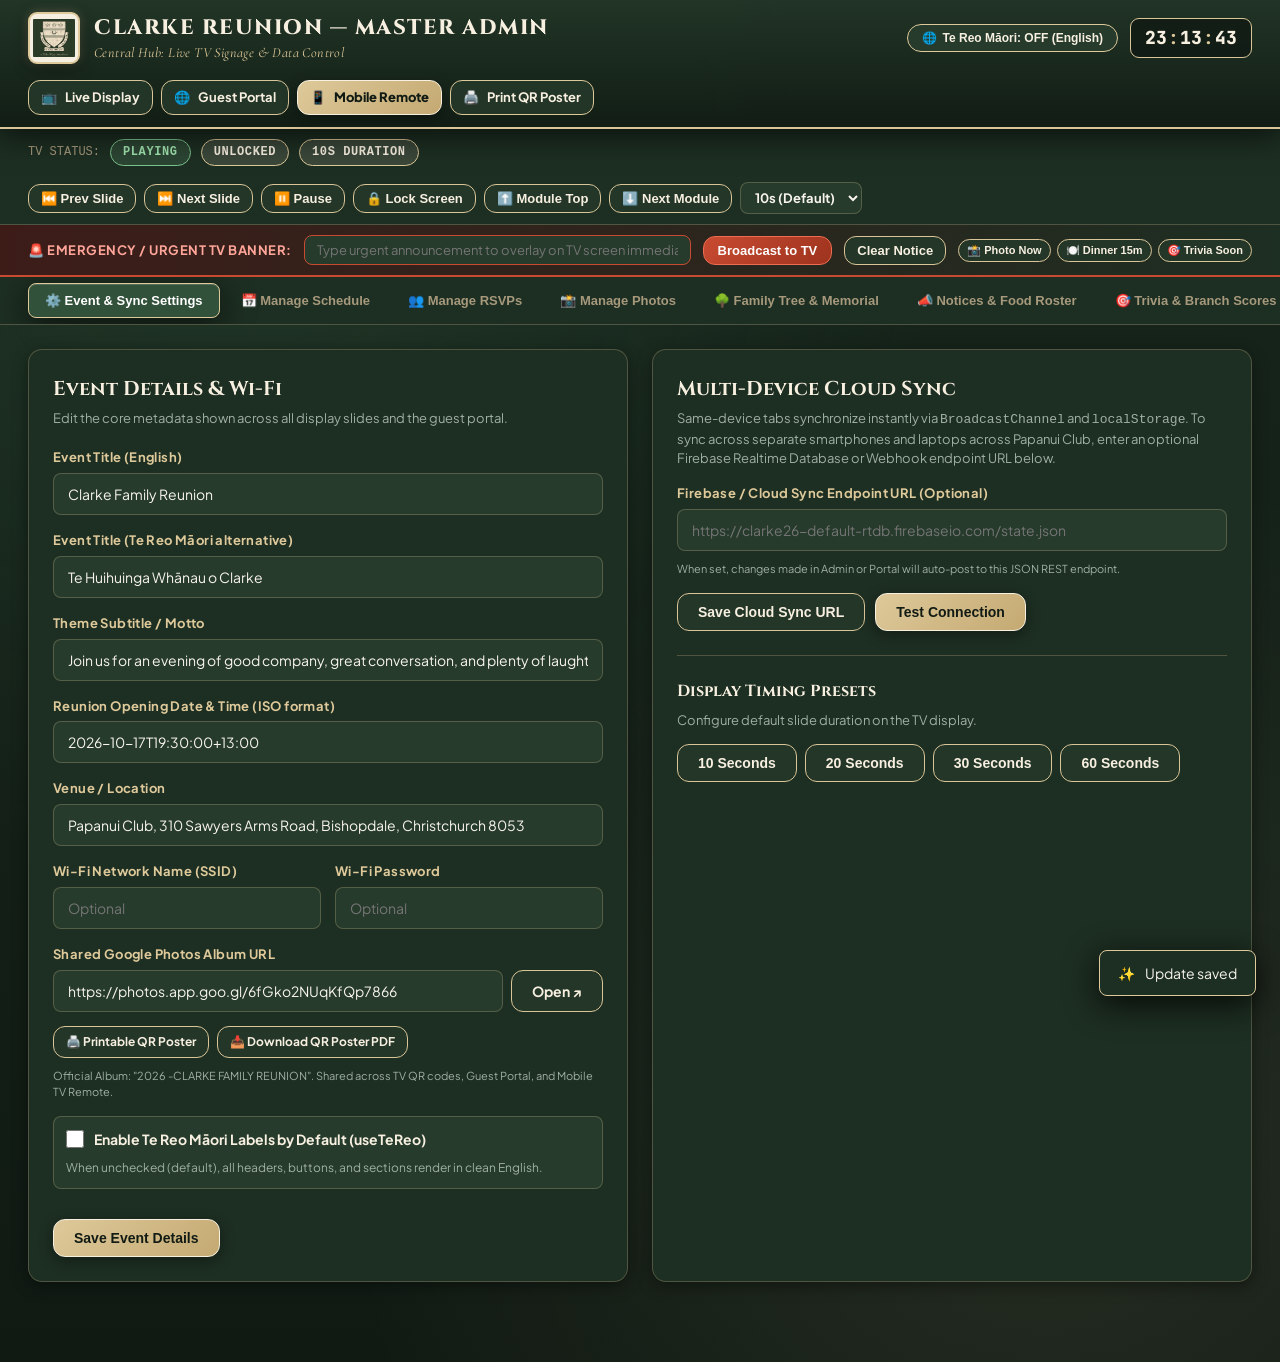
==== commit e4f4011e: "chore: remove all mock data across state, views, backups, and printable posters" ====
--- a/admin.html
+++ b/admin.html
@@ -480,11 +480,11 @@
             <div style="display: grid; grid-template-columns: 1fr 1fr; gap: 14px;">
               <div class="form-group">
                 <label class="form-label" for="setting-wifi-ssid">Wi-Fi Network Name (SSID)</label>
-                <input type="text" id="setting-wifi-ssid" class="form-control" required>
+                <input type="text" id="setting-wifi-ssid" class="form-control" placeholder="Optional">
               </div>
               <div class="form-group">
                 <label class="form-label" for="setting-wifi-pass">Wi-Fi Password</label>
-                <input type="text" id="setting-wifi-pass" class="form-control" required>
+                <input type="text" id="setting-wifi-pass" class="form-control" placeholder="Optional">
               </div>
             </div>
 
@@ -559,9 +559,7 @@
           <div style="display: flex; justify-content: space-between; align-items: center; margin-bottom: 16px; flex-wrap: wrap; gap: 8px;">
             <h2 style="font-family: 'Cinzel', Georgia, serif; color: var(--gold-bright); font-size: 20px;">Current Schedule Items</h2>
             <select id="schedule-admin-day-select" class="form-control" style="width: auto; padding: 4px 10px;" onchange="renderAdminSchedule()">
-              <option value="1">Day 1 (Friday 16 Oct)</option>
-              <option value="2">Day 2 (Saturday 17 Oct — Main Event)</option>
-              <option value="3">Day 3 (Sunday 18 Oct)</option>
+              <option value="1" selected>Saturday 17 Oct 2026 — Evening Celebration</option>
             </select>
           </div>
 
@@ -578,9 +576,7 @@
             <div class="form-group">
               <label class="form-label" for="sch-day">Target Day *</label>
               <select id="sch-day" class="form-control" required>
-                <option value="1">Day 1 — Welcome & Early Gatherings</option>
-                <option value="2" selected>Day 2 — Clarke Reunion Evening @ Papanui Club</option>
-                <option value="3">Day 3 — Farewell Breakfast & Departures</option>
+                <option value="1" selected>Saturday 17 Oct 2026 — Evening Celebration</option>
               </select>
             </div>
 
@@ -1112,13 +1108,7 @@
     (function () {
       var state = window.ClarkeApp ? window.ClarkeApp.getState() : {};
 
-      var DEFAULT_BRANCHES = [
-        "Chipley Somerset Line",
-        "Christchurch & Canterbury Branch",
-        "North Canterbury Branch",
-        "Otago & Southern Line",
-        "North Island Clarke Branch"
-      ];
+      var DEFAULT_BRANCHES = [];
 
       function getBranchNames() {
         if (state.familyTree && state.familyTree.branches && Array.isArray(state.familyTree.branches) && state.familyTree.branches.length > 0) {
@@ -1132,7 +1122,7 @@
         var selects = document.querySelectorAll('.dynamic-branch-select');
         selects.forEach(function (sel) {
           var currentVal = sel.value;
-          var html = '<option value="">-- Select Family Branch --</option>';
+          var html = '<option value="Clarke Family">Clarke Family</option>';
           branches.forEach(function (br) {
             html += '<option value="' + br + '">' + br + '</option>';
           });
@@ -1343,8 +1333,8 @@
         document.getElementById('setting-subtitle').value = state.eventInfo.subtitle || state.eventInfo.motto || 'Ye shall drink of the brook by the way';
         document.getElementById('setting-date').value = state.eventInfo.dateISO || '2026-10-17T19:30:00+13:00';
         document.getElementById('setting-location').value = state.eventInfo.location || 'Papanui Club, 310 Sawyers Arms Road, Bishopdale, Christchurch 8053';
-        document.getElementById('setting-wifi-ssid').value = state.eventInfo.wifiSsid || 'PapanuiClub_Guest';
-        document.getElementById('setting-wifi-pass').value = state.eventInfo.wifiPass || 'Clarke2026';
+        document.getElementById('setting-wifi-ssid').value = state.eventInfo.wifiSsid || '';
+        document.getElementById('setting-wifi-pass').value = state.eventInfo.wifiPass || '';
         if (document.getElementById('setting-shared-album-url')) {
           var alb = state.eventInfo.sharedAlbumUrl || 'https://photos.app.goo.gl/6fGko2NUqKfQp7866';
           document.getElementById('setting-shared-album-url').value = alb;
@@ -1874,9 +1864,7 @@
       function getScoresObj() {
         if (state.branchScores) return state.branchScores;
         if (state.trivia && state.trivia.branchScores) return state.trivia.branchScores;
-        var def = {};
-        getBranchNames().forEach(function (b, i) { def[b] = 100 + i * 25; });
-        return def;
+        return {};
       }
 
       function getTriviaArr() {
@@ -1890,13 +1878,18 @@
         var inputsContainer = document.getElementById('admin-branch-scores-inputs');
         if (inputsContainer) {
           var scores = getScoresObj();
+          var keys = Object.keys(scores);
           var html = '';
-          Object.keys(scores).forEach(function (branch) {
-            html += '<div class="form-group">';
-            html += '<label class="form-label" style="color: var(--gold-bright);">' + branch + ' Points</label>';
-            html += '<input type="number" class="form-control admin-score-input" data-branch="' + branch + '" value="' + scores[branch] + '">';
-            html += '</div>';
-          });
+          if (keys.length === 0) {
+            html = '<p style="color: var(--text-muted); padding: 10px 0;">No branch scores recorded yet.</p>';
+          } else {
+            keys.forEach(function (branch) {
+              html += '<div class="form-group">';
+              html += '<label class="form-label" style="color: var(--gold-bright);">' + branch + ' Points</label>';
+              html += '<input type="number" class="form-control admin-score-input" data-branch="' + branch + '" value="' + scores[branch] + '">';
+              html += '</div>';
+            });
+          }
           inputsContainer.innerHTML = html;
         }
 
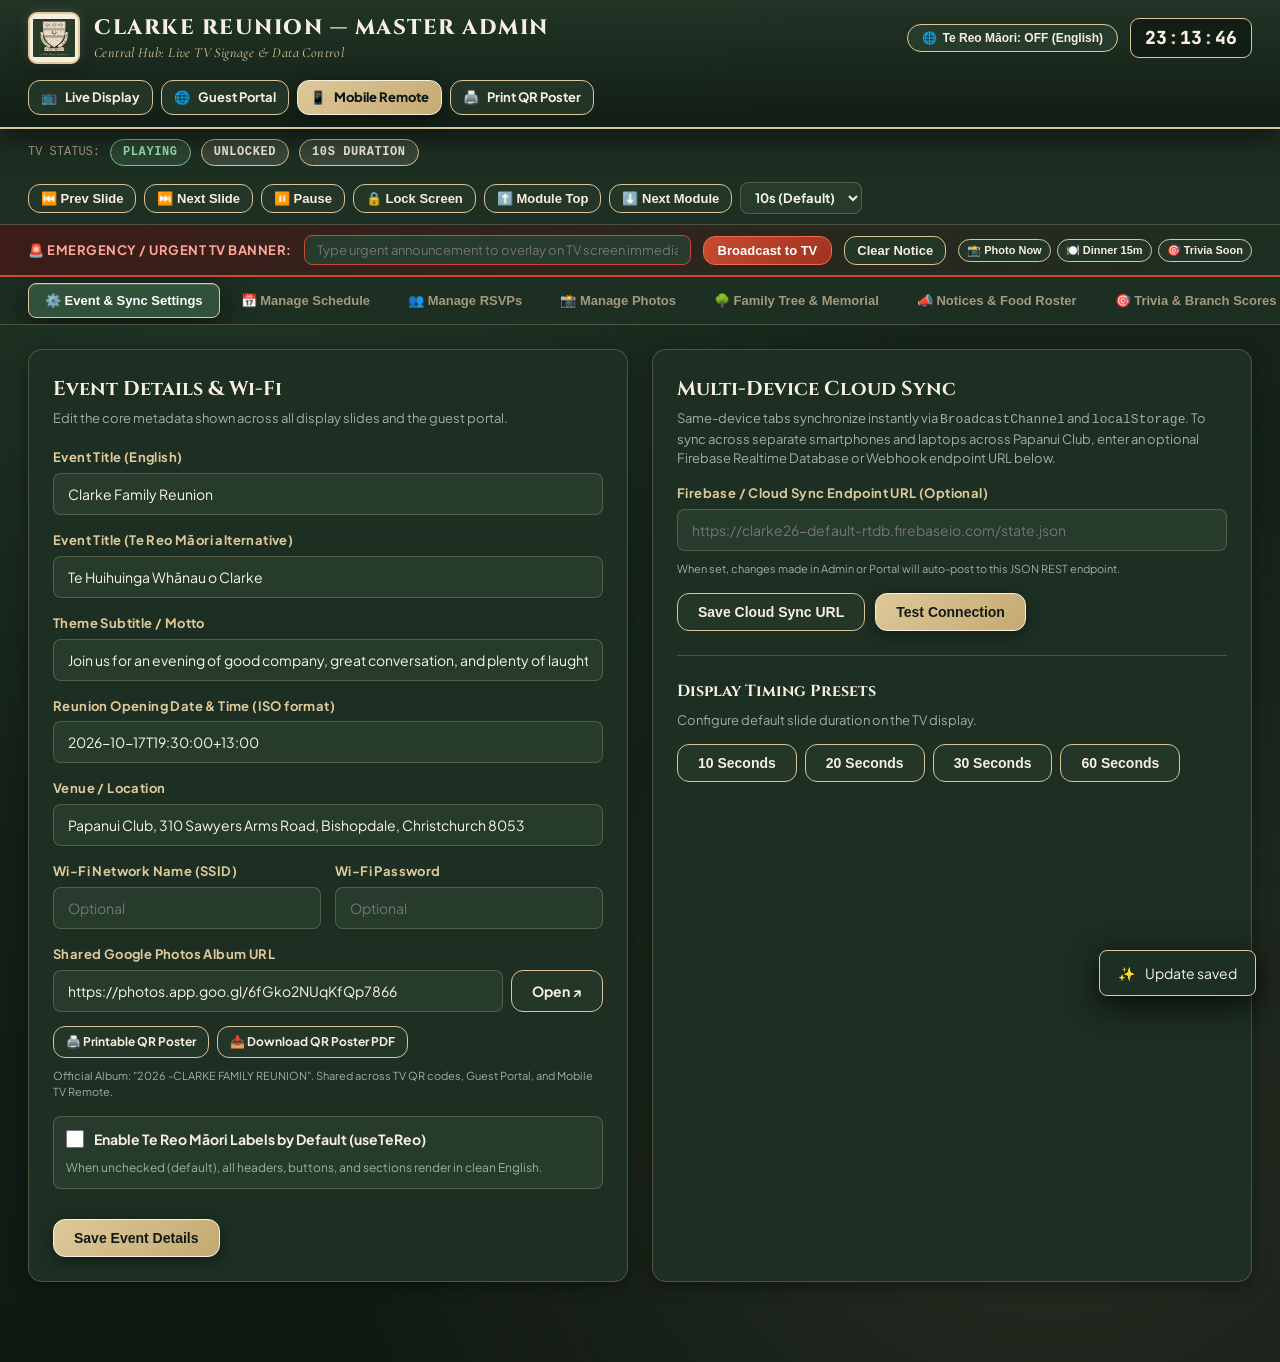
==== commit 8a274b6f: "Auto-sync updates from local environment" ====
--- a/admin.html
+++ b/admin.html
@@ -356,16 +356,16 @@
       </div>
 
       <div class="portal-nav-links" style="display: flex; gap: 8px;">
-        <a href="index.html" target="_blank" class="btn btn-secondary" style="padding: 7px 12px; font-size: 13px;" title="Launch 1080p Digital Signage TV Display">
+        <a rel="noopener noreferrer" href="index.html" target="_blank" class="btn btn-secondary" style="padding: 7px 12px; font-size: 13px;" title="Launch 1080p Digital Signage TV Display">
           📺 <span id="lbl-btn-live">Live Display</span>
         </a>
-        <a href="portal.html" target="_blank" class="btn btn-secondary" style="padding: 7px 12px; font-size: 13px;" title="Open Guest Web Portal">
+        <a rel="noopener noreferrer" href="portal.html" target="_blank" class="btn btn-secondary" style="padding: 7px 12px; font-size: 13px;" title="Open Guest Web Portal">
           🌐 <span id="lbl-btn-portal">Guest Portal</span>
         </a>
-        <a href="remote.html" target="_blank" class="btn btn-primary" style="padding: 7px 12px; font-size: 13px;" title="Open Smartphone Touch TV Remote">
+        <a rel="noopener noreferrer" href="remote.html" target="_blank" class="btn btn-primary" style="padding: 7px 12px; font-size: 13px;" title="Open Smartphone Touch TV Remote">
           📱 <span id="lbl-btn-remote">Mobile Remote</span>
         </a>
-        <a href="qr-print.html" target="_blank" class="btn btn-secondary" style="padding: 7px 12px; font-size: 13px; border-color: var(--gold-primary);" title="Open Printable QR Code Poster">
+        <a rel="noopener noreferrer" href="qr-print.html" target="_blank" class="btn btn-secondary" style="padding: 7px 12px; font-size: 13px; border-color: var(--gold-primary);" title="Open Printable QR Code Poster">
           🖨️ <span id="lbl-btn-qr-poster">Print QR Poster</span>
         </a>
       </div>
@@ -497,7 +497,7 @@
                 </a>
               </div>
               <div style="display: flex; gap: 8px; margin-top: 8px; flex-wrap: wrap;">
-                <a href="qr-print.html" target="_blank" class="btn btn-secondary" style="font-size: 12px; padding: 6px 12px; text-decoration: none;">
+                <a rel="noopener noreferrer" href="qr-print.html" target="_blank" class="btn btn-secondary" style="font-size: 12px; padding: 6px 12px; text-decoration: none;">
                   🖨️ Printable QR Poster
                 </a>
                 <a href="clarke_photos_qr_printable.pdf" download="Clarke_Photos_QR_Poster.pdf" class="btn btn-secondary" style="font-size: 12px; padding: 6px 12px; text-decoration: none;">
@@ -657,7 +657,7 @@
       <div class="card" style="margin-bottom: 20px; background: rgba(37, 53, 40, 0.7); border: 1.5px solid var(--border-color);">
         <div style="display: flex; justify-content: space-between; align-items: center; flex-wrap: wrap; gap: 14px;">
           <div style="display: flex; gap: 14px; align-items: center;">
-            <a href="clarke_qr.png" target="_blank" title="Click to view full-resolution Clarke QR code">
+            <a rel="noopener noreferrer" href="clarke_qr.png" target="_blank" title="Click to view full-resolution Clarke QR code">
               <img src="clarke_qr.png" alt="Clarke QR Code" style="width: 64px; height: 64px; object-fit: contain; border-radius: 8px; border: 2px solid var(--gold-primary); background: #ffffff; padding: 4px; display: block;">
             </a>
             <div>
@@ -676,7 +676,7 @@
             <a href="clarke_qr.png" target="_blank" rel="noopener noreferrer" class="btn btn-secondary" style="text-decoration: none; font-size: 12px; padding: 6px 12px;">
               📱 View Custom QR Code
             </a>
-            <a href="qr-print.html" target="_blank" class="btn btn-secondary" style="text-decoration: none; font-size: 12px; padding: 6px 12px;">
+            <a rel="noopener noreferrer" href="qr-print.html" target="_blank" class="btn btn-secondary" style="text-decoration: none; font-size: 12px; padding: 6px 12px;">
               🖨️ Printable QR Poster
             </a>
             <a href="clarke_photos_qr_printable.pdf" download="Clarke_Photos_QR_Poster.pdf" class="btn btn-secondary" style="text-decoration: none; font-size: 12px; padding: 6px 12px;">
